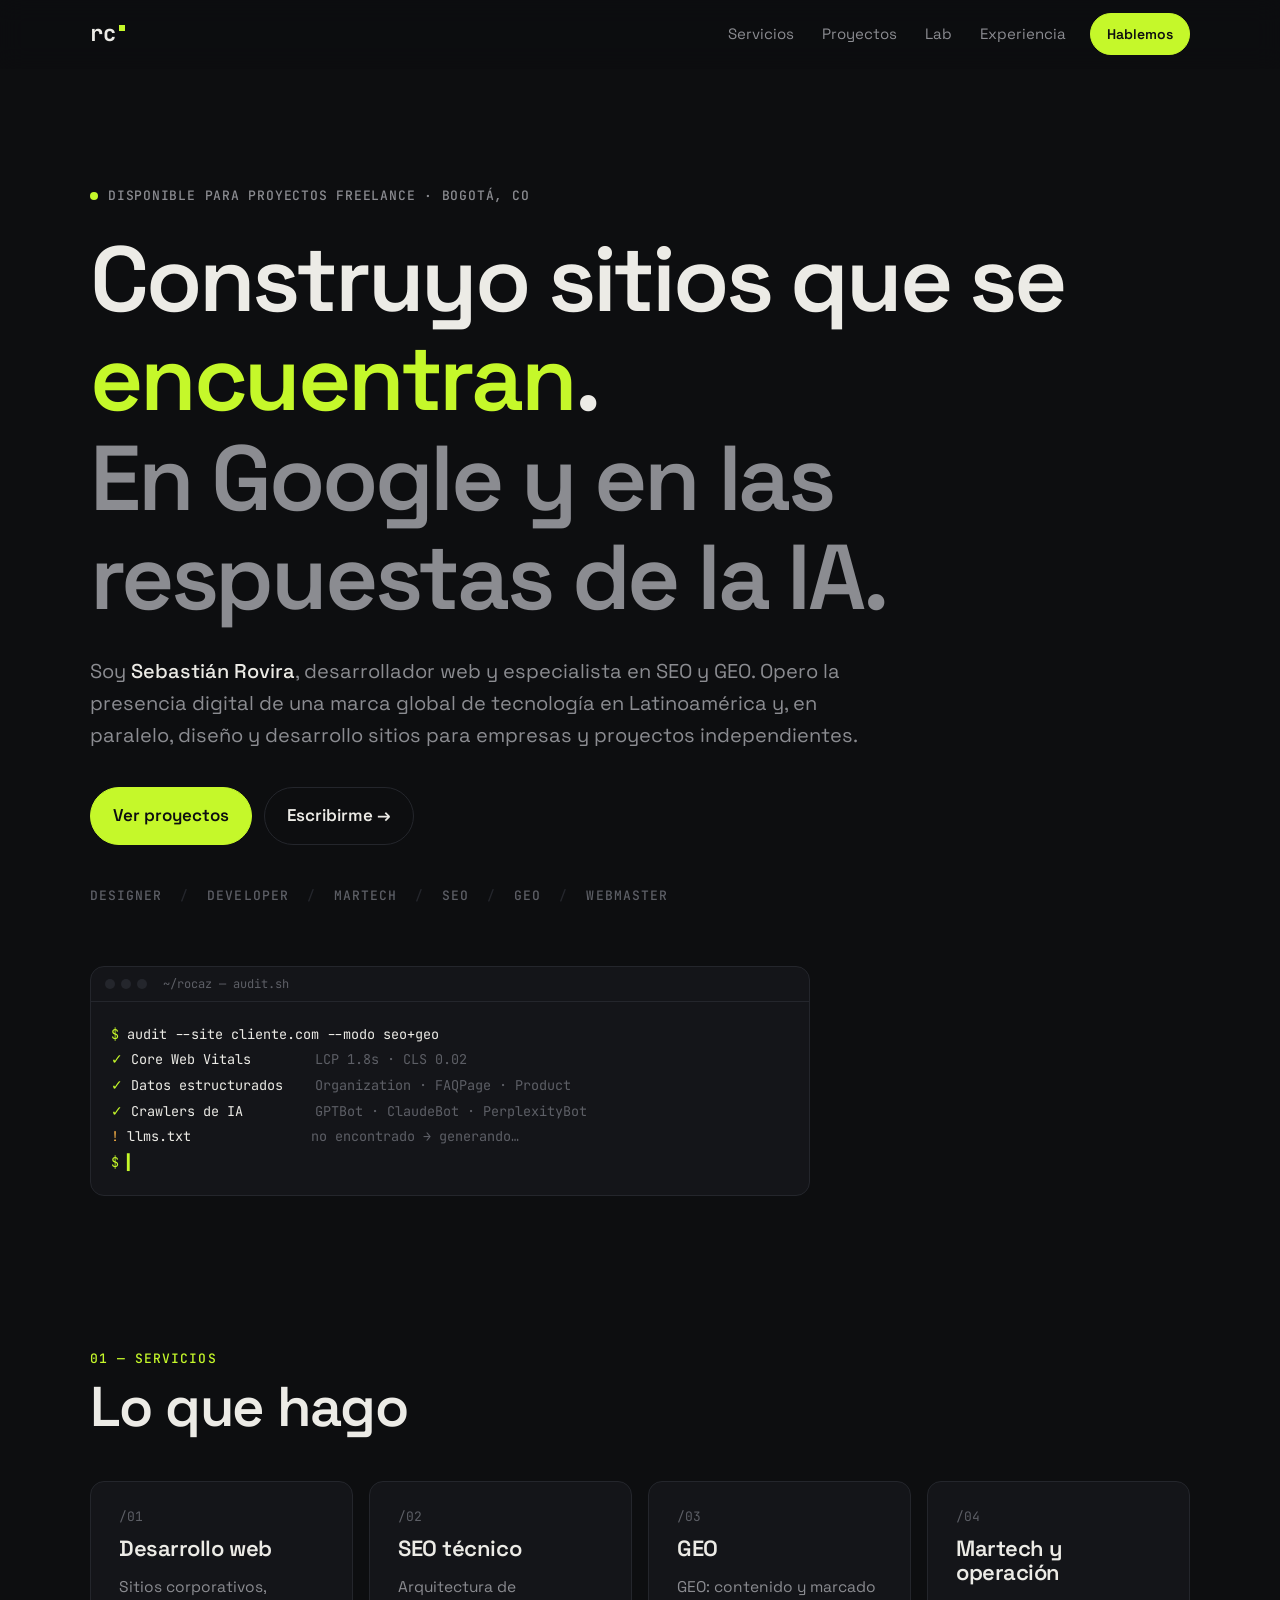
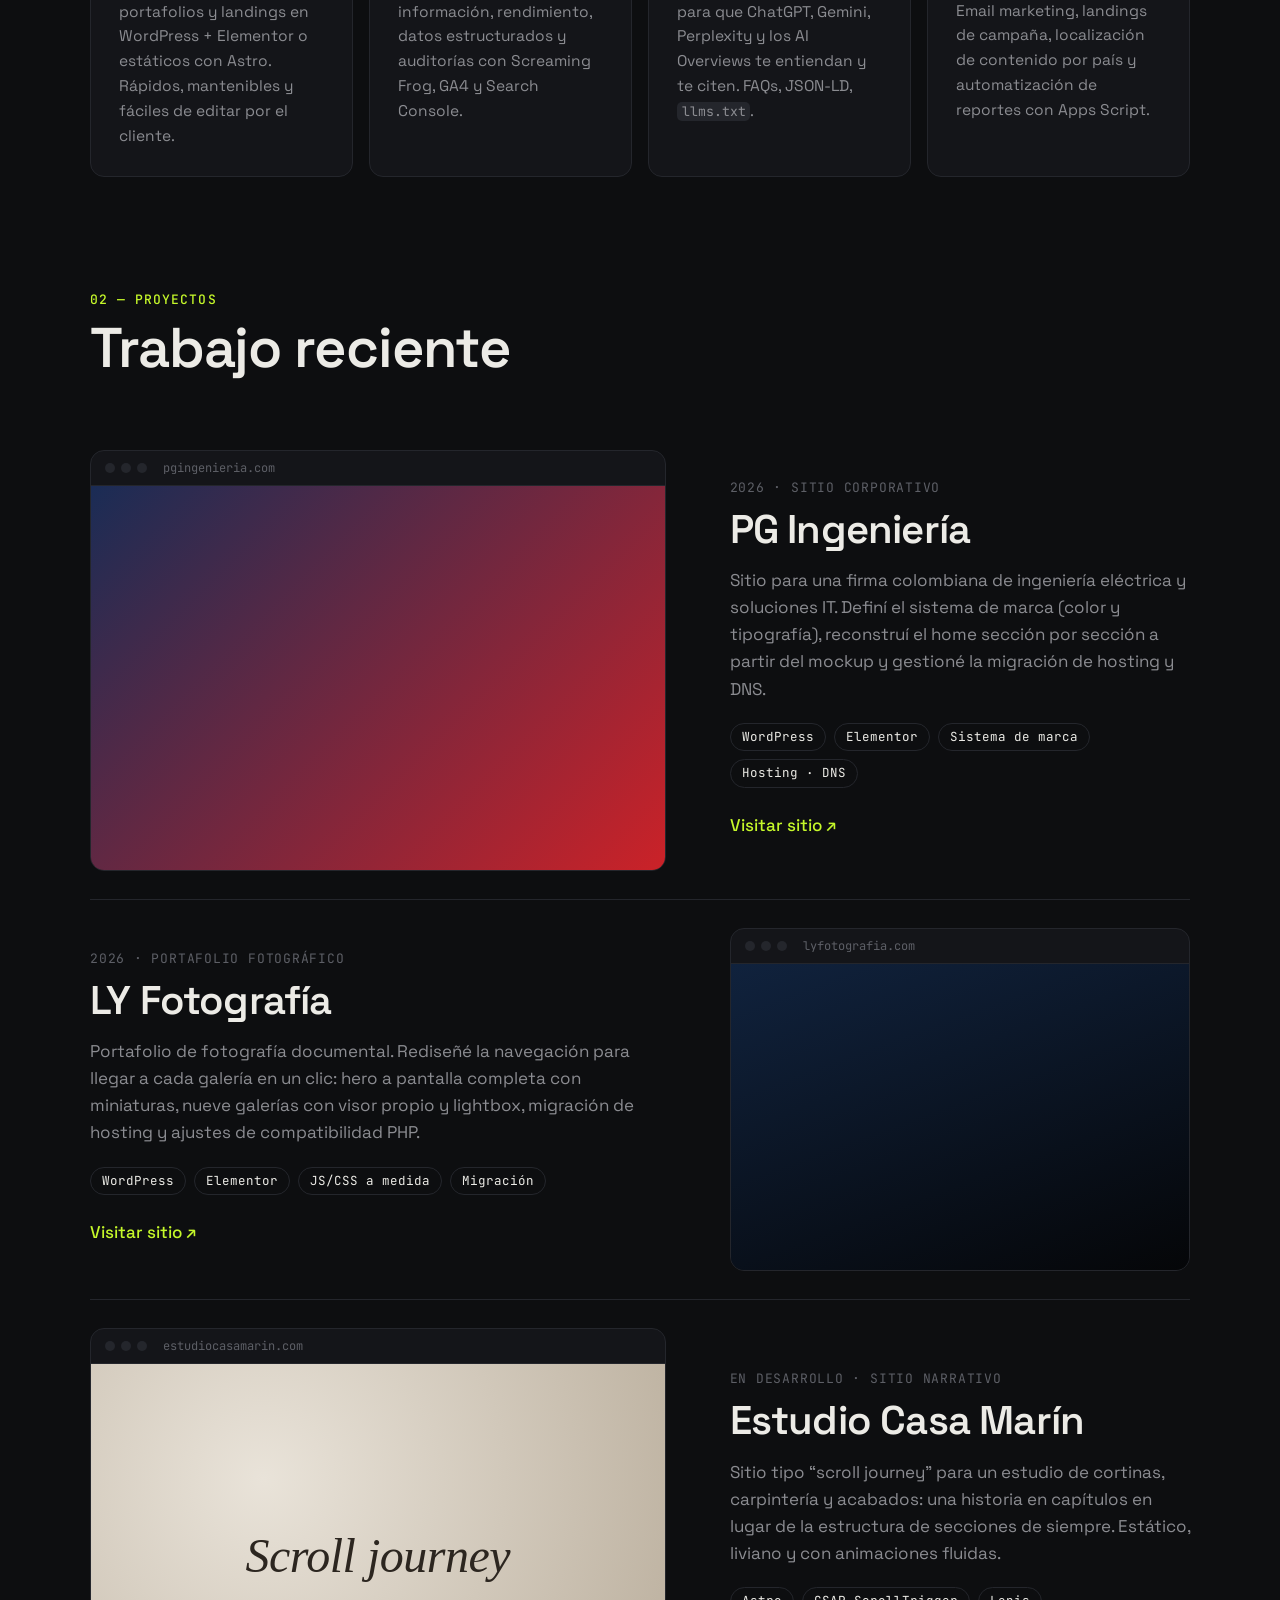
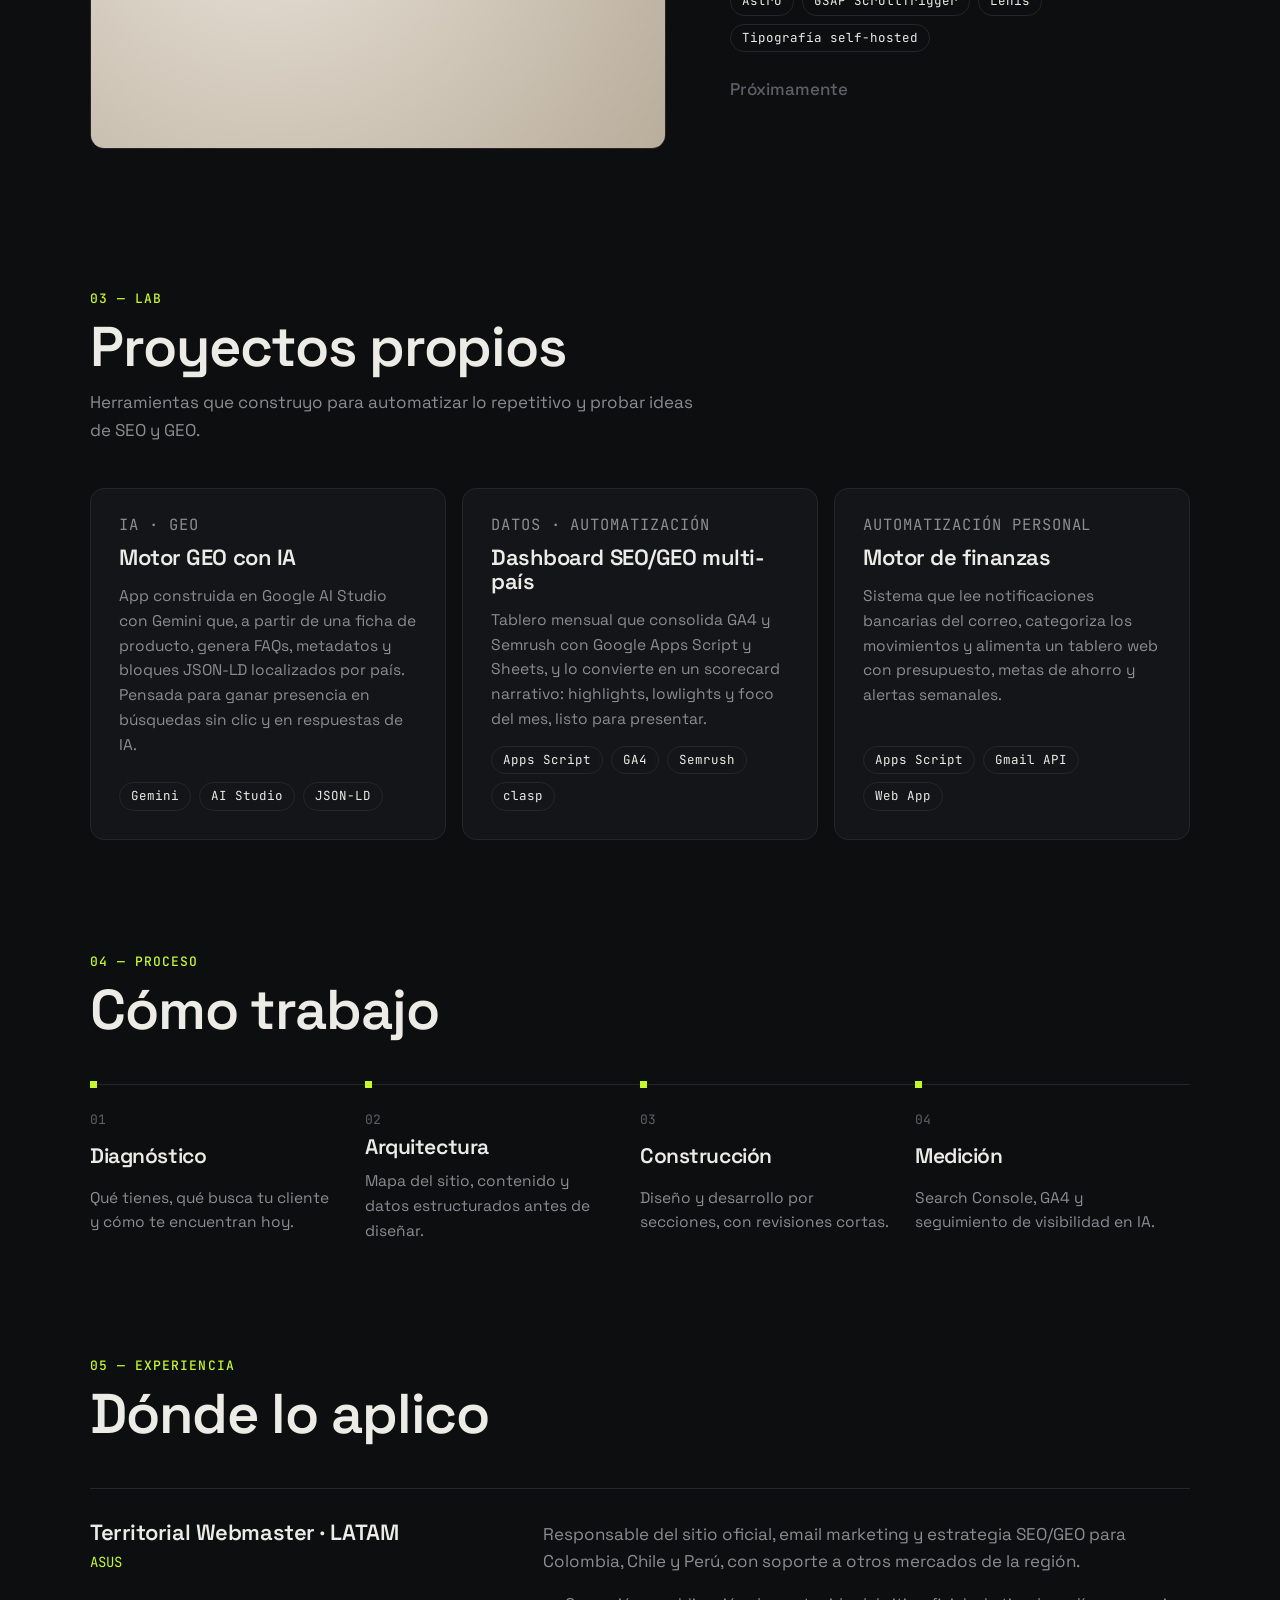
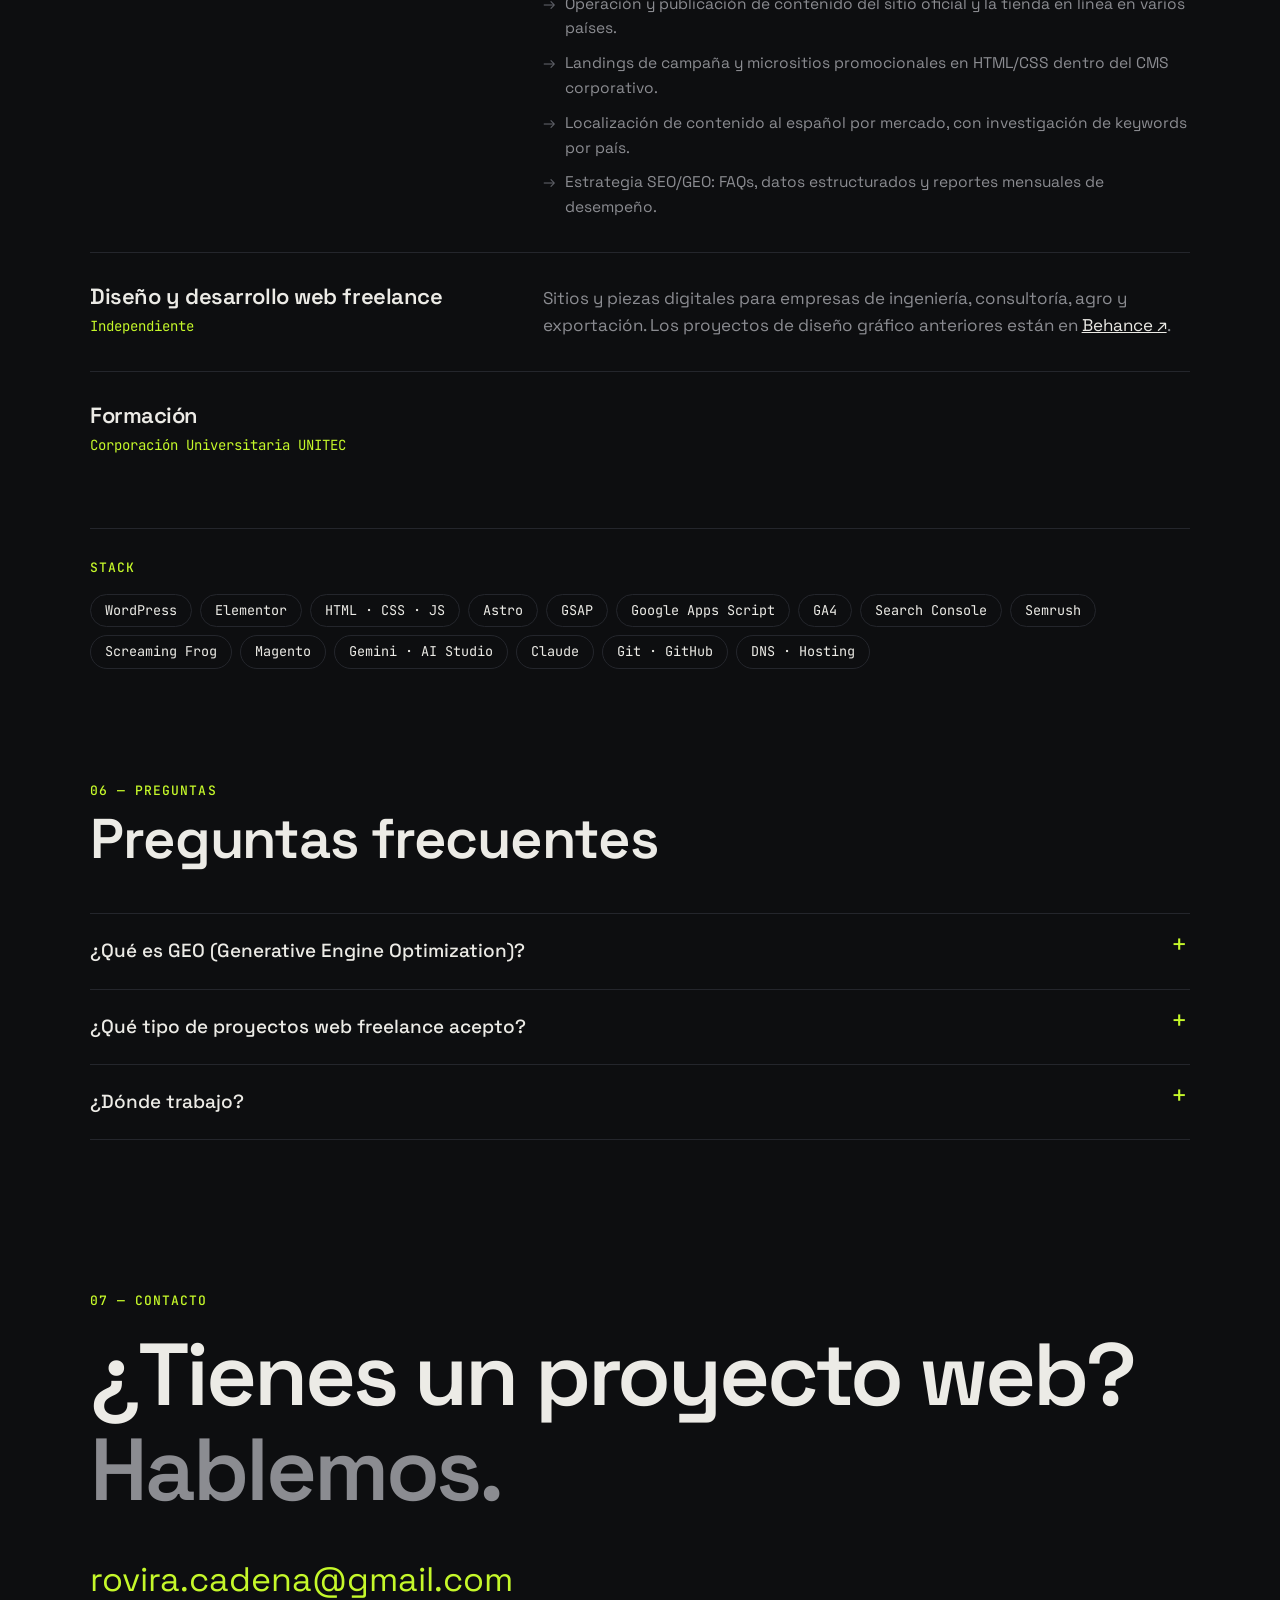
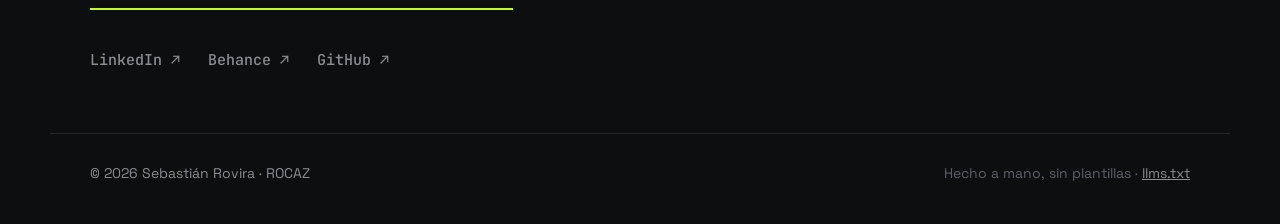
==== index.html @ 989bd686 "Portafolio v1: sitio estático + SEO/GEO" ====
<!doctype html>
<html lang="es-CO">
<head>
<meta charset="utf-8">
<meta name="viewport" content="width=device-width, initial-scale=1">
<title>Sebastián Rovira — Desarrollo web, SEO y GEO · Bogotá</title>
<meta name="description" content="Desarrollador web y especialista en SEO y GEO en Bogotá. Sitios en WordPress y Astro, SEO técnico y optimización para motores de IA. Disponible para proyectos freelance.">
<link rel="canonical" href="https://roviracadena.github.io/">
<meta name="author" content="Sebastián Rovira">
<meta name="theme-color" content="#0d0e10">
<link rel="icon" href="favicon.svg" type="image/svg+xml">
<meta property="og:type" content="website">
<meta property="og:locale" content="es_CO">
<meta property="og:url" content="https://roviracadena.github.io/">
<meta property="og:title" content="Sebastián Rovira — Desarrollo web, SEO y GEO">
<meta property="og:description" content="Sitios que se encuentran: en Google y en las respuestas de la IA.">
<meta property="og:image" content="https://roviracadena.github.io/img/og.png">
<meta name="twitter:card" content="summary_large_image">
<link rel="preconnect" href="https://fonts.googleapis.com">
<link rel="preconnect" href="https://fonts.gstatic.com" crossorigin>
<link href="https://fonts.googleapis.com/css2?family=Space+Grotesk:wght@400;500;600;700&family=JetBrains+Mono:wght@400;500&display=swap" rel="stylesheet">
<link rel="stylesheet" href="styles.css">
<script type="application/ld+json">
{
  "@context": "https://schema.org",
  "@graph": [
    {
      "@type": "Person",
      "@id": "https://roviracadena.github.io/#person",
      "name": "Sebastián Rovira",
      "alternateName": ["Juan Sebastián Rovira Cadena", "ROCAZ"],
      "url": "https://roviracadena.github.io/",
      "jobTitle": "Desarrollador web y especialista SEO/GEO",
      "worksFor": { "@type": "Organization", "name": "ASUS" },
      "alumniOf": { "@type": "CollegeOrUniversity", "name": "Corporación Universitaria UNITEC" },
      "address": { "@type": "PostalAddress", "addressLocality": "Bogotá", "addressCountry": "CO" },
      "knowsAbout": ["Desarrollo web", "WordPress", "Elementor", "Astro", "SEO técnico", "Generative Engine Optimization", "Datos estructurados", "Google Analytics 4", "Email marketing", "Google Apps Script"],
      "knowsLanguage": ["es", "en"],
      "sameAs": [
        "https://www.linkedin.com/in/sebastian-rovira-cadena/",
        "https://www.behance.net/roviracadena",
        "https://github.com/RoviraCadena"
      ]
    },
    {
      "@type": "WebSite",
      "@id": "https://roviracadena.github.io/#website",
      "url": "https://roviracadena.github.io/",
      "name": "Sebastián Rovira",
      "inLanguage": "es-CO",
      "author": { "@id": "https://roviracadena.github.io/#person" }
    },
    {
      "@type": "FAQPage",
      "mainEntity": [
        {
          "@type": "Question",
          "name": "¿Qué es GEO (Generative Engine Optimization)?",
          "acceptedAnswer": { "@type": "Answer", "text": "Es la práctica de preparar el contenido y el marcado de un sitio para que los motores de IA —ChatGPT, Gemini, Perplexity o los AI Overviews de Google— lo entiendan, lo citen y lo recomienden en sus respuestas." }
        },
        {
          "@type": "Question",
          "name": "¿Qué tipo de proyectos web freelance acepta Sebastián Rovira?",
          "acceptedAnswer": { "@type": "Answer", "text": "Sitios corporativos, portafolios y landings en WordPress/Elementor o sitios estáticos en Astro, además de auditorías SEO/GEO y ajustes técnicos a sitios existentes." }
        },
        {
          "@type": "Question",
          "name": "¿Dónde trabaja Sebastián Rovira?",
          "acceptedAnswer": { "@type": "Answer", "text": "Trabaja desde Bogotá, Colombia, con clientes en Colombia y el resto de Latinoamérica de forma remota." }
        }
      ]
    }
  ]
}
</script>
</head>
<body>
<a class="skip" href="#main">Saltar al contenido</a>

<header class="nav" id="top">
  <div class="wrap nav__in">
    <a class="logo" href="#top" aria-label="Inicio">rc<span class="logo__dot"></span></a>
    <nav aria-label="Principal">
      <ul class="nav__links">
        <li><a href="#servicios">Servicios</a></li>
        <li><a href="#proyectos">Proyectos</a></li>
        <li><a href="#lab">Lab</a></li>
        <li><a href="#experiencia">Experiencia</a></li>
      </ul>
    </nav>
    <a class="btn btn--sm" href="#contacto">Hablemos</a>
  </div>
</header>

<main id="main">

  <!-- HERO -->
  <section class="hero wrap">
    <p class="eyebrow"><span class="pulse" aria-hidden="true"></span> Disponible para proyectos freelance · Bogotá, CO</p>
    <h1 class="hero__title">Construyo sitios que se <em>encuentran</em>.<br><span class="muted">En Google y en las respuestas de la IA.</span></h1>
    <p class="hero__lead">Soy <strong>Sebastián Rovira</strong>, desarrollador web y especialista en SEO y GEO. Opero la presencia digital de una marca global de tecnología en Latinoamérica y, en paralelo, diseño y desarrollo sitios para empresas y proyectos independientes.</p>
    <div class="hero__cta">
      <a class="btn" href="#proyectos">Ver proyectos</a>
      <a class="btn btn--ghost" href="#contacto">Escribirme →</a>
    </div>
    <ul class="tags" aria-label="Especialidades">
      <li>Designer</li><li>Developer</li><li>Martech</li><li>SEO</li><li>GEO</li><li>Webmaster</li>
    </ul>

    <div class="term" aria-hidden="true">
      <div class="term__bar"><i></i><i></i><i></i><span>~/rocaz — audit.sh</span></div>
<pre class="term__body"><span class="c">$</span> audit --site cliente.com --modo seo+geo
<span class="ok">✓</span> Core Web Vitals        <span class="dim">LCP 1.8s · CLS 0.02</span>
<span class="ok">✓</span> Datos estructurados    <span class="dim">Organization · FAQPage · Product</span>
<span class="ok">✓</span> Crawlers de IA         <span class="dim">GPTBot · ClaudeBot · PerplexityBot</span>
<span class="warn">!</span> llms.txt               <span class="dim">no encontrado → generando…</span>
<span class="c">$</span> <span class="cursor">▍</span></pre>
    </div>
  </section>

  <!-- SERVICIOS -->
  <section class="section wrap" id="servicios">
    <header class="section__head">
      <p class="kicker">01 — Servicios</p>
      <h2>Lo que hago</h2>
    </header>
    <div class="grid grid--4">
      <article class="card">
        <span class="card__n">/01</span>
        <h3>Desarrollo web</h3>
        <p>Sitios corporativos, portafolios y landings en WordPress + Elementor o estáticos con Astro. Rápidos, mantenibles y fáciles de editar por el cliente.</p>
      </article>
      <article class="card">
        <span class="card__n">/02</span>
        <h3>SEO técnico</h3>
        <p>Arquitectura de información, rendimiento, datos estructurados y auditorías con Screaming Frog, GA4 y Search Console.</p>
      </article>
      <article class="card">
        <span class="card__n">/03</span>
        <h3>GEO</h3>
        <p><abbr title="Generative Engine Optimization">GEO</abbr>: contenido y marcado para que ChatGPT, Gemini, Perplexity y los AI Overviews te entiendan y te citen. FAQs, JSON-LD, <code>llms.txt</code>.</p>
      </article>
      <article class="card">
        <span class="card__n">/04</span>
        <h3>Martech y operación</h3>
        <p>Email marketing, landings de campaña, localización de contenido por país y automatización de reportes con Apps Script.</p>
      </article>
    </div>
  </section>

  <!-- PROYECTOS -->
  <section class="section wrap" id="proyectos">
    <header class="section__head">
      <p class="kicker">02 — Proyectos</p>
      <h2>Trabajo reciente</h2>
    </header>

    <article class="project">
      <a class="shot" href="https://pgingenieria.com/" target="_blank" rel="noopener">
        <div class="shot__bar"><i></i><i></i><i></i><span>pgingenieria.com</span></div>
        <div class="shot__img shot__img--pg"><img src="img/pg.png" alt="Home del sitio de PG Ingeniería" loading="lazy" width="1340" height="895" onerror="this.remove()"></div>
      </a>
      <div class="project__txt">
        <p class="project__meta">2026 · Sitio corporativo</p>
        <h3>PG Ingeniería</h3>
        <p>Sitio para una firma colombiana de ingeniería eléctrica y soluciones IT. Definí el sistema de marca (color y tipografía), reconstruí el home sección por sección a partir del mockup y gestioné la migración de hosting y DNS.</p>
        <ul class="chips"><li>WordPress</li><li>Elementor</li><li>Sistema de marca</li><li>Hosting · DNS</li></ul>
        <a class="link" href="https://pgingenieria.com/" target="_blank" rel="noopener">Visitar sitio ↗</a>
      </div>
    </article>

    <article class="project project--rev">
      <a class="shot" href="https://lyfotografia.com/" target="_blank" rel="noopener">
        <div class="shot__bar"><i></i><i></i><i></i><span>lyfotografia.com</span></div>
        <div class="shot__img shot__img--ly"><img src="img/ly.png" alt="Home del portafolio LY Fotografía" loading="lazy" width="1340" height="895" onerror="this.remove()"></div>
      </a>
      <div class="project__txt">
        <p class="project__meta">2026 · Portafolio fotográfico</p>
        <h3>LY Fotografía</h3>
        <p>Portafolio de fotografía documental. Rediseñé la navegación para llegar a cada galería en un clic: hero a pantalla completa con miniaturas, nueve galerías con visor propio y lightbox, migración de hosting y ajustes de compatibilidad PHP.</p>
        <ul class="chips"><li>WordPress</li><li>Elementor</li><li>JS/CSS a medida</li><li>Migración</li></ul>
        <a class="link" href="https://lyfotografia.com/" target="_blank" rel="noopener">Visitar sitio ↗</a>
      </div>
    </article>

    <article class="project">
      <div class="shot shot--soon">
        <div class="shot__bar"><i></i><i></i><i></i><span>estudiocasamarin.com</span></div>
        <div class="shot__img shot__img--casa"><span>Scroll&nbsp;journey</span></div>
      </div>
      <div class="project__txt">
        <p class="project__meta">En desarrollo · Sitio narrativo</p>
        <h3>Estudio Casa Marín</h3>
        <p>Sitio tipo “scroll journey” para un estudio de cortinas, carpintería y acabados: una historia en capítulos en lugar de la estructura de secciones de siempre. Estático, liviano y con animaciones fluidas.</p>
        <ul class="chips"><li>Astro</li><li>GSAP ScrollTrigger</li><li>Lenis</li><li>Tipografía self-hosted</li></ul>
        <span class="link link--off">Próximamente</span>
      </div>
    </article>
  </section>

  <!-- LAB -->
  <section class="section wrap" id="lab">
    <header class="section__head">
      <p class="kicker">03 — Lab</p>
      <h2>Proyectos propios</h2>
      <p class="section__sub">Herramientas que construyo para automatizar lo repetitivo y probar ideas de SEO y GEO.</p>
    </header>
    <div class="grid grid--3">
      <article class="card card--lab">
        <p class="card__tag">IA · GEO</p>
        <h3>Motor GEO con IA</h3>
        <p>App construida en Google AI Studio con Gemini que, a partir de una ficha de producto, genera FAQs, metadatos y bloques JSON-LD localizados por país. Pensada para ganar presencia en búsquedas sin clic y en respuestas de IA.</p>
        <ul class="chips"><li>Gemini</li><li>AI Studio</li><li>JSON-LD</li></ul>
      </article>
      <article class="card card--lab">
        <p class="card__tag">Datos · Automatización</p>
        <h3>Dashboard SEO/GEO multi-país</h3>
        <p>Tablero mensual que consolida GA4 y Semrush con Google Apps Script y Sheets, y lo convierte en un scorecard narrativo: highlights, lowlights y foco del mes, listo para presentar.</p>
        <ul class="chips"><li>Apps Script</li><li>GA4</li><li>Semrush</li><li>clasp</li></ul>
      </article>
      <article class="card card--lab">
        <p class="card__tag">Automatización personal</p>
        <h3>Motor de finanzas</h3>
        <p>Sistema que lee notificaciones bancarias del correo, categoriza los movimientos y alimenta un tablero web con presupuesto, metas de ahorro y alertas semanales.</p>
        <ul class="chips"><li>Apps Script</li><li>Gmail API</li><li>Web App</li></ul>
      </article>
    </div>
  </section>

  <!-- PROCESO -->
  <section class="section wrap" id="proceso">
    <header class="section__head">
      <p class="kicker">04 — Proceso</p>
      <h2>Cómo trabajo</h2>
    </header>
    <ol class="steps">
      <li><span>01</span><h3>Diagnóstico</h3><p>Qué tienes, qué busca tu cliente y cómo te encuentran hoy.</p></li>
      <li><span>02</span><h3>Arquitectura</h3><p>Mapa del sitio, contenido y datos estructurados antes de diseñar.</p></li>
      <li><span>03</span><h3>Construcción</h3><p>Diseño y desarrollo por secciones, con revisiones cortas.</p></li>
      <li><span>04</span><h3>Medición</h3><p>Search Console, GA4 y seguimiento de visibilidad en IA.</p></li>
    </ol>
  </section>

  <!-- EXPERIENCIA -->
  <section class="section wrap" id="experiencia">
    <header class="section__head">
      <p class="kicker">05 — Experiencia</p>
      <h2>Dónde lo aplico</h2>
    </header>
    <div class="exp">
      <div class="exp__role">
        <h3>Territorial Webmaster · LATAM</h3>
        <p class="exp__org">ASUS</p>
      </div>
      <div class="exp__body">
        <p>Responsable del sitio oficial, email marketing y estrategia SEO/GEO para Colombia, Chile y Perú, con soporte a otros mercados de la región.</p>
        <ul class="list">
          <li>Operación y publicación de contenido del sitio oficial y la tienda en línea en varios países.</li>
          <li>Landings de campaña y micrositios promocionales en HTML/CSS dentro del CMS corporativo.</li>
          <li>Localización de contenido al español por mercado, con investigación de keywords por país.</li>
          <li>Estrategia SEO/GEO: FAQs, datos estructurados y reportes mensuales de desempeño.</li>
        </ul>
      </div>
    </div>
    <div class="exp">
      <div class="exp__role">
        <h3>Diseño y desarrollo web freelance</h3>
        <p class="exp__org">Independiente</p>
      </div>
      <div class="exp__body">
        <p>Sitios y piezas digitales para empresas de ingeniería, consultoría, agro y exportación. Los proyectos de diseño gráfico anteriores están en <a href="https://www.behance.net/roviracadena" target="_blank" rel="noopener">Behance ↗</a>.</p>
      </div>
    </div>
    <div class="exp">
      <div class="exp__role">
        <h3>Formación</h3>
        <p class="exp__org">Corporación Universitaria UNITEC</p>
      </div>
      <div class="exp__body"></div>
    </div>

    <div class="stack">
      <p class="kicker">Stack</p>
      <ul class="chips chips--lg">
        <li>WordPress</li><li>Elementor</li><li>HTML · CSS · JS</li><li>Astro</li><li>GSAP</li><li>Google Apps Script</li><li>GA4</li><li>Search Console</li><li>Semrush</li><li>Screaming Frog</li><li>Magento</li><li>Gemini · AI Studio</li><li>Claude</li><li>Git · GitHub</li><li>DNS · Hosting</li>
      </ul>
    </div>
  </section>

  <!-- FAQ (visible, respalda el FAQPage) -->
  <section class="section wrap" id="faq">
    <header class="section__head">
      <p class="kicker">06 — Preguntas</p>
      <h2>Preguntas frecuentes</h2>
    </header>
    <div class="faq">
      <details>
        <summary>¿Qué es GEO (Generative Engine Optimization)?</summary>
        <p>Es la práctica de preparar el contenido y el marcado de un sitio para que los motores de IA —ChatGPT, Gemini, Perplexity o los AI Overviews de Google— lo entiendan, lo citen y lo recomienden en sus respuestas.</p>
      </details>
      <details>
        <summary>¿Qué tipo de proyectos web freelance acepto?</summary>
        <p>Sitios corporativos, portafolios y landings en WordPress/Elementor o sitios estáticos en Astro, además de auditorías SEO/GEO y ajustes técnicos a sitios existentes.</p>
      </details>
      <details>
        <summary>¿Dónde trabajo?</summary>
        <p>Desde Bogotá, Colombia, con clientes en Colombia y el resto de Latinoamérica de forma remota.</p>
      </details>
    </div>
  </section>

  <!-- CONTACTO -->
  <section class="contact wrap" id="contacto">
    <p class="kicker">07 — Contacto</p>
    <h2 class="contact__title">¿Tienes un proyecto web?<br><span class="muted">Hablemos.</span></h2>
    <a class="contact__mail" href="mailto:rovira.cadena@gmail.com">rovira.cadena@gmail.com</a>
    <ul class="social">
      <li><a href="https://www.linkedin.com/in/sebastian-rovira-cadena/" target="_blank" rel="noopener me">LinkedIn ↗</a></li>
      <li><a href="https://www.behance.net/roviracadena" target="_blank" rel="noopener me">Behance ↗</a></li>
      <li><a href="https://github.com/RoviraCadena" target="_blank" rel="noopener me">GitHub ↗</a></li>
    </ul>
  </section>
</main>

<footer class="foot wrap">
  <p>© <span id="y">2026</span> Sebastián Rovira · ROCAZ</p>
  <p class="dim">Hecho a mano, sin plantillas · <a href="llms.txt">llms.txt</a></p>
</footer>

<script src="main.js" defer></script>
</body>
</html>
---- styles.css ----
:root{
  --bg:#0d0e10; --bg2:#141519; --line:#24262c; --text:#ecebe6; --muted:#8b8c91; --dim:#5d5f66;
  --accent:#c5f82a; --accent-ink:#0d0e10; --warn:#ffb547;
  --sans:"Space Grotesk",system-ui,-apple-system,"Segoe UI",Roboto,sans-serif;
  --mono:"JetBrains Mono",ui-monospace,Menlo,Consolas,monospace;
  --r:14px; --max:1180px;
}
*,*::before,*::after{box-sizing:border-box}
html{scroll-behavior:smooth;-webkit-text-size-adjust:100%}
body{margin:0;background:var(--bg);color:var(--text);font:17px/1.6 var(--sans);-webkit-font-smoothing:antialiased;overflow-x:hidden}
img{max-width:100%;display:block}
a{color:inherit}
h1,h2,h3{line-height:1.08;margin:0;font-weight:600;letter-spacing:-.02em}
p{margin:0}
code{font-family:var(--mono);font-size:.85em;background:var(--line);padding:.1em .35em;border-radius:5px}
abbr{text-decoration:none}
::selection{background:var(--accent);color:var(--accent-ink)}
:focus-visible{outline:2px solid var(--accent);outline-offset:3px;border-radius:4px}
.wrap{width:100%;max-width:var(--max);margin-inline:auto;padding-inline:clamp(16px,4vw,40px)}
.muted{color:var(--muted)}
.dim{color:var(--dim)}
.skip{position:absolute;left:-999px;top:8px;background:var(--accent);color:var(--accent-ink);padding:8px 12px;border-radius:8px;z-index:99}
.skip:focus{left:8px}

/* NAV */
.nav{position:sticky;top:0;z-index:50;background:rgba(13,14,16,.78);backdrop-filter:blur(12px);-webkit-backdrop-filter:blur(12px);border-bottom:1px solid transparent;transition:border-color .3s}
.nav.is-scrolled{border-color:var(--line)}
.nav__in{display:flex;align-items:center;gap:24px;height:68px}
.logo{font:700 22px/1 var(--mono);text-decoration:none;display:inline-flex;align-items:flex-start;gap:3px}
.logo__dot{width:6px;height:6px;background:var(--accent);margin-top:2px}
.nav nav{margin-left:auto}
.nav__links{list-style:none;display:flex;gap:28px;margin:0;padding:0}
.nav__links a{text-decoration:none;color:var(--muted);font-size:15px;transition:color .2s}
.nav__links a:hover{color:var(--text)}

/* BUTTONS */
.btn{display:inline-flex;align-items:center;gap:8px;background:var(--accent);color:var(--accent-ink);text-decoration:none;font-weight:600;padding:14px 22px;border-radius:999px;border:1px solid var(--accent);transition:transform .2s,background .2s,color .2s}
.btn:hover{transform:translateY(-2px)}
.btn--sm{padding:9px 16px;font-size:14px}
.btn--ghost{background:transparent;color:var(--text);border-color:var(--line)}
.btn--ghost:hover{border-color:var(--muted)}

/* HERO */
.hero{padding-block:clamp(56px,10vw,120px) 40px;position:relative}
.eyebrow{font:500 13px/1 var(--mono);color:var(--muted);display:flex;align-items:center;gap:10px;margin-bottom:28px;text-transform:uppercase;letter-spacing:.06em}
.pulse{width:8px;height:8px;border-radius:50%;background:var(--accent);box-shadow:0 0 0 0 rgba(197,248,42,.6);animation:pulse 2s infinite}
@keyframes pulse{70%{box-shadow:0 0 0 10px rgba(197,248,42,0)}100%{box-shadow:0 0 0 0 rgba(197,248,42,0)}}
.hero__title{font-size:clamp(40px,7.4vw,92px);max-width:17ch;letter-spacing:-.035em}
.hero__title em{font-style:normal;color:var(--accent)}
.hero__lead{max-width:60ch;color:var(--muted);font-size:clamp(17px,1.6vw,20px);margin-top:28px}
.hero__lead strong{color:var(--text);font-weight:500}
.hero__cta{display:flex;flex-wrap:wrap;gap:12px;margin-top:36px}
.tags{list-style:none;display:flex;flex-wrap:wrap;gap:8px 18px;padding:0;margin:44px 0 0;font:500 13px/1 var(--mono);color:var(--dim);text-transform:uppercase;letter-spacing:.08em}
.tags li+li::before{content:"/";margin-right:18px;color:var(--line)}

/* TERMINAL */
.term{margin-top:64px;border:1px solid var(--line);border-radius:var(--r);background:var(--bg2);overflow:hidden;max-width:720px}
.term__bar,.shot__bar{display:flex;align-items:center;gap:6px;padding:11px 14px;border-bottom:1px solid var(--line);font:12px/1 var(--mono);color:var(--dim)}
.term__bar i,.shot__bar i{width:10px;height:10px;border-radius:50%;background:var(--line)}
.term__bar span,.shot__bar span{margin-left:10px;white-space:nowrap;overflow:hidden;text-overflow:ellipsis}
.term__body{margin:0;padding:20px;font:13.5px/1.9 var(--mono);color:var(--text);overflow-x:auto}
.term__body .c{color:var(--accent)} .term__body .ok{color:var(--accent)} .term__body .warn{color:var(--warn)} .term__body .dim{color:var(--dim)}
.cursor{animation:blink 1s steps(1) infinite;color:var(--accent)}
@keyframes blink{50%{opacity:0}}

/* SECTIONS */
.section{padding-block:clamp(64px,9vw,120px) 0}
.section__head{margin-bottom:44px;display:grid;gap:12px}
.section__head h2{font-size:clamp(32px,4.6vw,56px)}
.section__sub{color:var(--muted);max-width:56ch}
.kicker{font:500 13px/1 var(--mono);color:var(--accent);text-transform:uppercase;letter-spacing:.08em}

.grid{display:grid;gap:16px}
.grid--4{grid-template-columns:repeat(4,1fr)}
.grid--3{grid-template-columns:repeat(3,1fr)}
.card{border:1px solid var(--line);border-radius:var(--r);padding:28px;background:var(--bg2);display:flex;flex-direction:column;gap:14px;transition:border-color .25s,transform .25s}
.card:hover{border-color:#3a3d45;transform:translateY(-3px)}
.card__n{font:13px/1 var(--mono);color:var(--dim)}
.card h3{font-size:22px}
.card p{color:var(--muted);font-size:15.5px}
.card__tag{font:12px/1 var(--mono);color:var(--accent);text-transform:uppercase;letter-spacing:.06em}
.card--lab .chips{margin-top:auto}

/* PROJECTS */
.project{display:grid;grid-template-columns:1.25fr 1fr;gap:clamp(24px,5vw,64px);align-items:center;padding-block:28px;border-top:1px solid var(--line)}
.project:first-of-type{border-top:0}
.project--rev .shot{order:2}
.shot{display:block;text-decoration:none;border:1px solid var(--line);border-radius:var(--r);overflow:hidden;background:var(--bg2);transition:transform .35s,border-color .35s}
a.shot:hover{transform:translateY(-4px) rotate(-.3deg);border-color:#3a3d45}
.shot__img{aspect-ratio:16/10.7;position:relative;overflow:hidden;max-width:100%}
.shot__img img{width:100%;height:100%;object-fit:cover;object-position:top}
.shot__img--pg{background:linear-gradient(135deg,#1a2c55,#cb2228)}
.shot__img--ly{background:linear-gradient(160deg,#10223d,#050608)}
.shot__img--casa{background:radial-gradient(circle at 30% 30%,#e9e3d9,#b9ad9b);display:grid;place-items:center}
.shot__img--casa span{font:italic 500 clamp(28px,4vw,48px)/1 Georgia,"Times New Roman",serif;color:#2c2620;letter-spacing:-.01em}
.project__meta{font:13px/1 var(--mono);color:var(--dim);text-transform:uppercase;letter-spacing:.06em;margin-bottom:14px}
.project__txt h3{font-size:clamp(28px,3.4vw,40px);margin-bottom:16px}
.project__txt>p:not(.project__meta){color:var(--muted)}
.chips{list-style:none;display:flex;flex-wrap:wrap;gap:8px;padding:0;margin:20px 0 0}
.chips li{font:12.5px/1 var(--mono);color:var(--text);border:1px solid var(--line);border-radius:999px;padding:7px 11px}
.chips--lg li{font-size:13.5px;padding:9px 14px}
.link{display:inline-block;margin-top:24px;color:var(--accent);text-decoration:none;font-weight:500;border-bottom:1px solid transparent}
.link:hover{border-color:var(--accent)}
.link--off{color:var(--dim)}

/* STEPS */
.steps{list-style:none;padding:0;margin:0;display:grid;grid-template-columns:repeat(4,1fr);border-top:1px solid var(--line)}
.steps li{padding:28px 24px 0 0;display:grid;gap:10px;position:relative}
.steps li::before{content:"";position:absolute;top:-4px;left:0;width:7px;height:7px;background:var(--accent)}
.steps span{font:13px/1 var(--mono);color:var(--dim)}
.steps h3{font-size:21px}
.steps p{color:var(--muted);font-size:15.5px}

/* EXPERIENCE */
.exp{display:grid;grid-template-columns:1fr 1.6fr;gap:24px 48px;padding-block:32px;border-top:1px solid var(--line)}
.exp__role h3{font-size:22px}
.exp__org{font:14px/1.4 var(--mono);color:var(--accent);margin-top:8px}
.exp__body>p{color:var(--muted)}
.exp__body a{color:var(--text)}
.list{margin:16px 0 0;padding:0;list-style:none;display:grid;gap:10px}
.list li{padding-left:22px;position:relative;color:var(--muted);font-size:15.5px}
.list li::before{content:"→";position:absolute;left:0;color:var(--dim)}
.stack{margin-top:40px;padding-top:32px;border-top:1px solid var(--line)}

/* FAQ */
.faq{display:grid;border-top:1px solid var(--line)}
.faq details{border-bottom:1px solid var(--line)}
.faq summary{cursor:pointer;list-style:none;padding:22px 40px 22px 0;font-size:19px;font-weight:500;position:relative}
.faq summary::-webkit-details-marker{display:none}
.faq summary::after{content:"+";position:absolute;right:4px;top:18px;font:400 24px/1 var(--mono);color:var(--accent);transition:transform .25s}
.faq details[open] summary::after{transform:rotate(45deg)}
.faq details p{color:var(--muted);padding-bottom:24px;max-width:70ch}

/* CONTACT */
.contact{padding-block:clamp(80px,12vw,160px) 60px;text-align:left}
.contact .kicker{margin-bottom:20px}
.contact__title{font-size:clamp(40px,7vw,88px);letter-spacing:-.035em}
.contact__mail{display:inline-block;margin-top:36px;font-size:clamp(20px,3vw,34px);color:var(--accent);text-decoration:none;border-bottom:2px solid var(--accent);word-break:break-all}
.social{list-style:none;display:flex;flex-wrap:wrap;gap:12px 28px;padding:0;margin:36px 0 0}
.social a{text-decoration:none;color:var(--muted);font:500 15px/1 var(--mono)}
.social a:hover{color:var(--text)}

.foot{display:flex;flex-wrap:wrap;justify-content:space-between;gap:12px;padding-block:28px 40px;border-top:1px solid var(--line);font-size:14px;color:var(--muted)}
.foot a{color:var(--muted)}

/* REVEAL */
.reveal{opacity:0;transform:translateY(24px);transition:opacity .8s ease,transform .8s ease}
.reveal.is-in{opacity:1;transform:none}
@media (prefers-reduced-motion:reduce){*{animation:none!important;transition:none!important;scroll-behavior:auto!important}.reveal{opacity:1;transform:none}}

/* RESPONSIVE */
@media (max-width:980px){
  .grid--4{grid-template-columns:repeat(2,1fr)}
  .grid--3{grid-template-columns:1fr}
  .steps{grid-template-columns:repeat(2,1fr);gap:0 0}
  .steps li{padding-bottom:28px}
}
@media (max-width:760px){
  .nav__links{display:none}
  .nav .btn--sm{margin-left:auto}
  .project,.exp{grid-template-columns:1fr}
  .project--rev .shot{order:0}
  .grid--4{grid-template-columns:1fr}
  .steps{grid-template-columns:1fr}
  .term__body{font-size:12px}
}
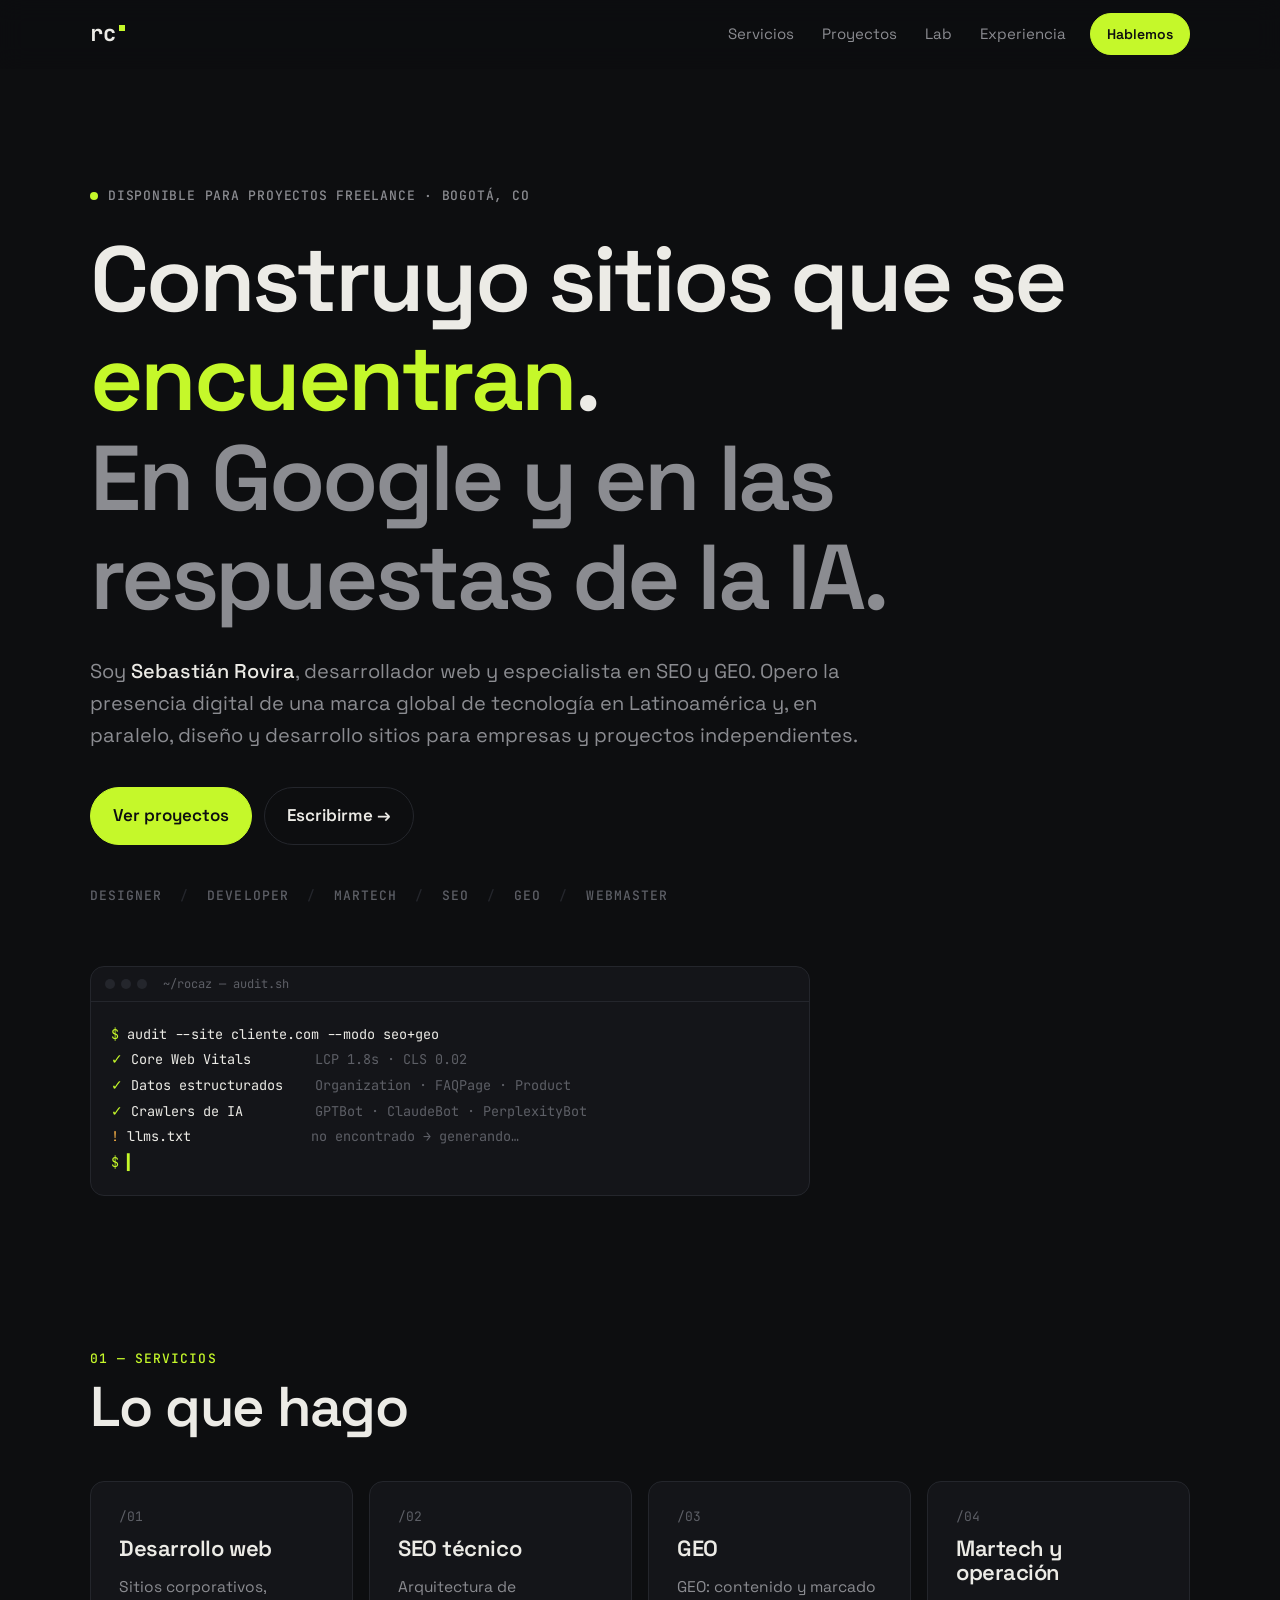
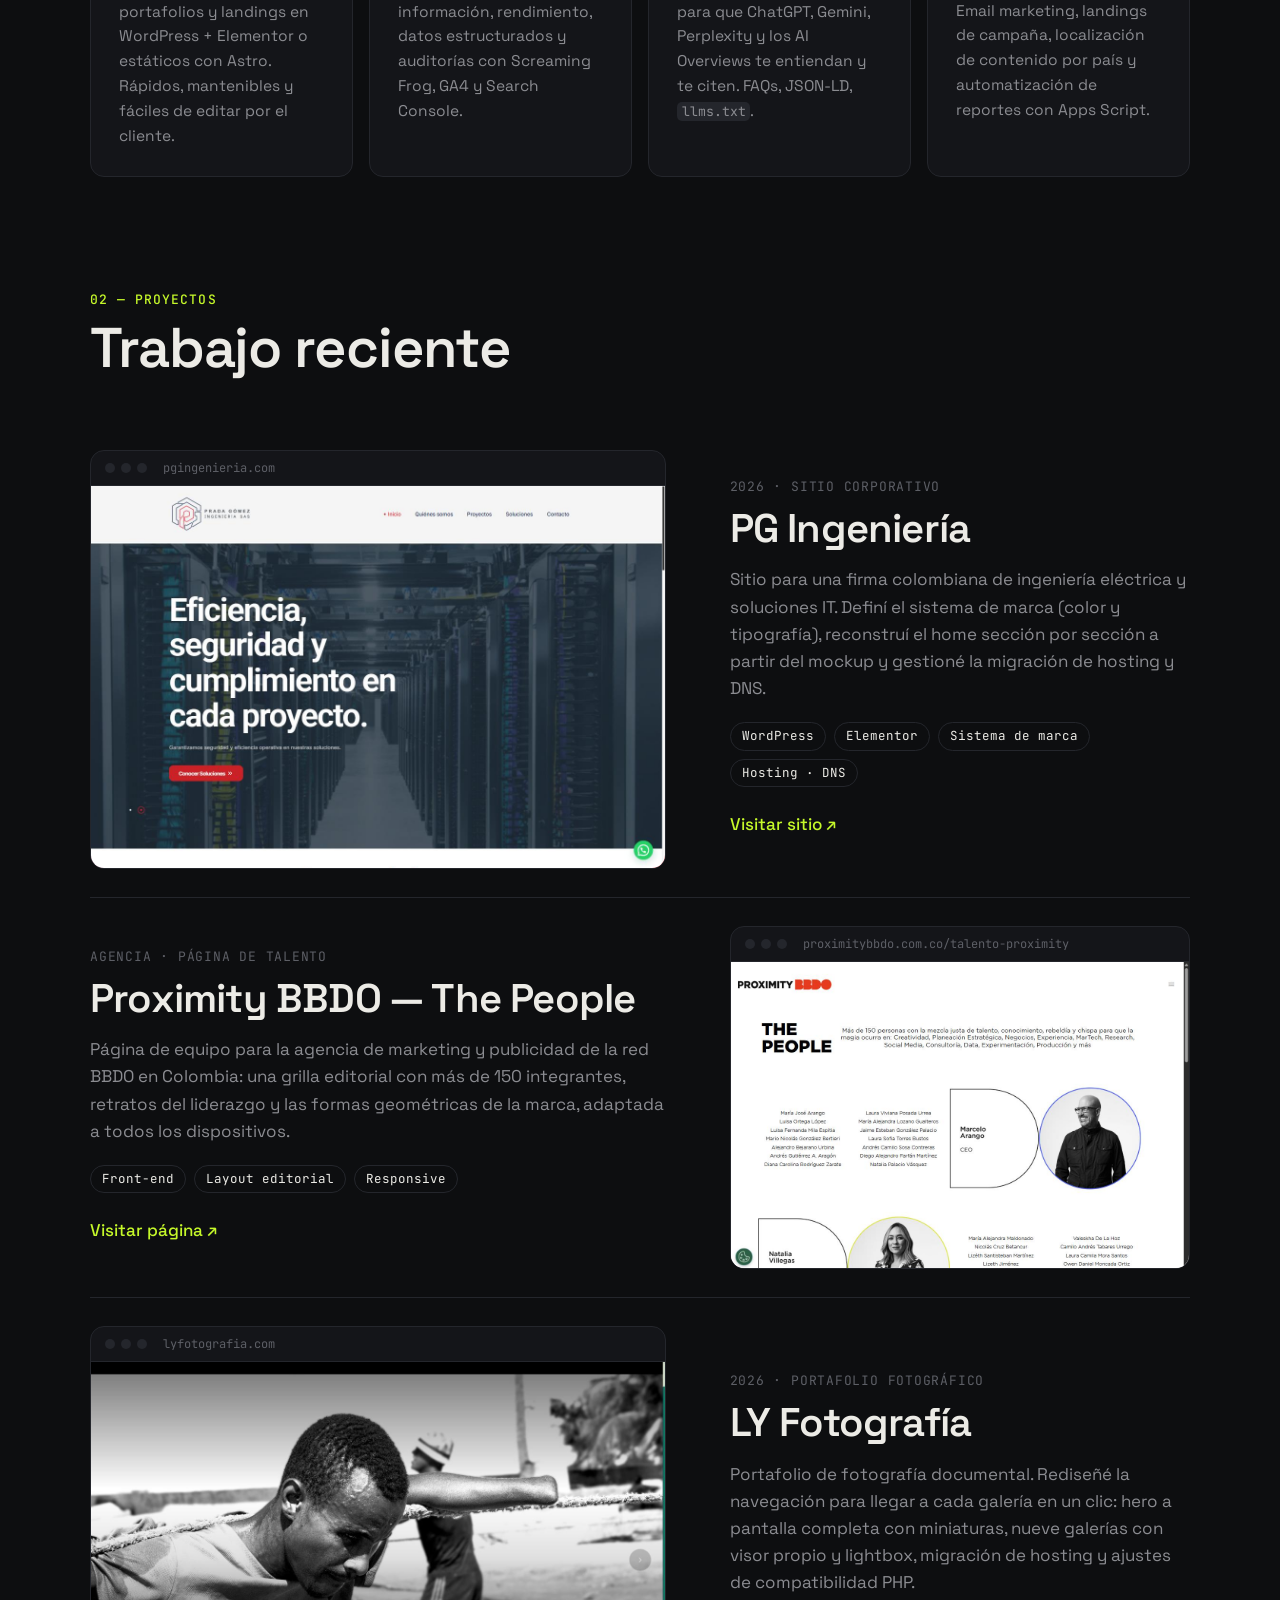
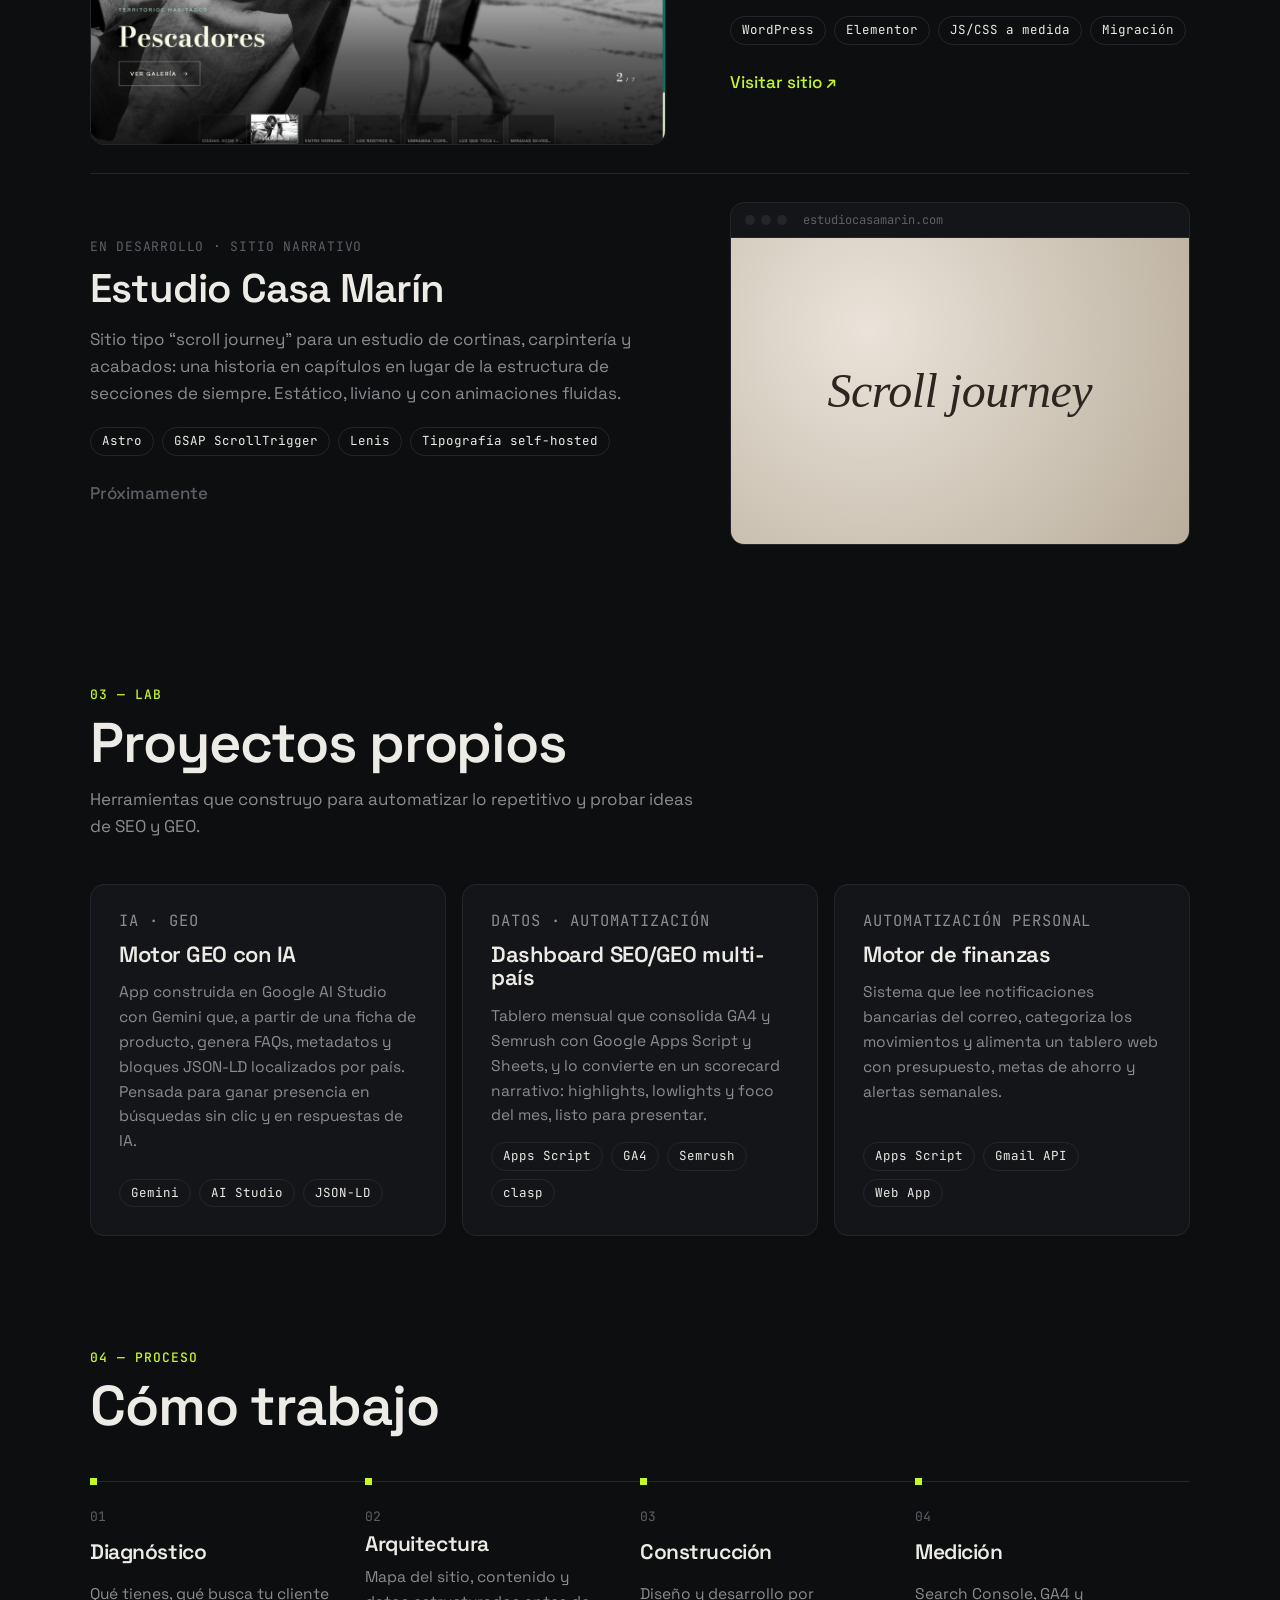
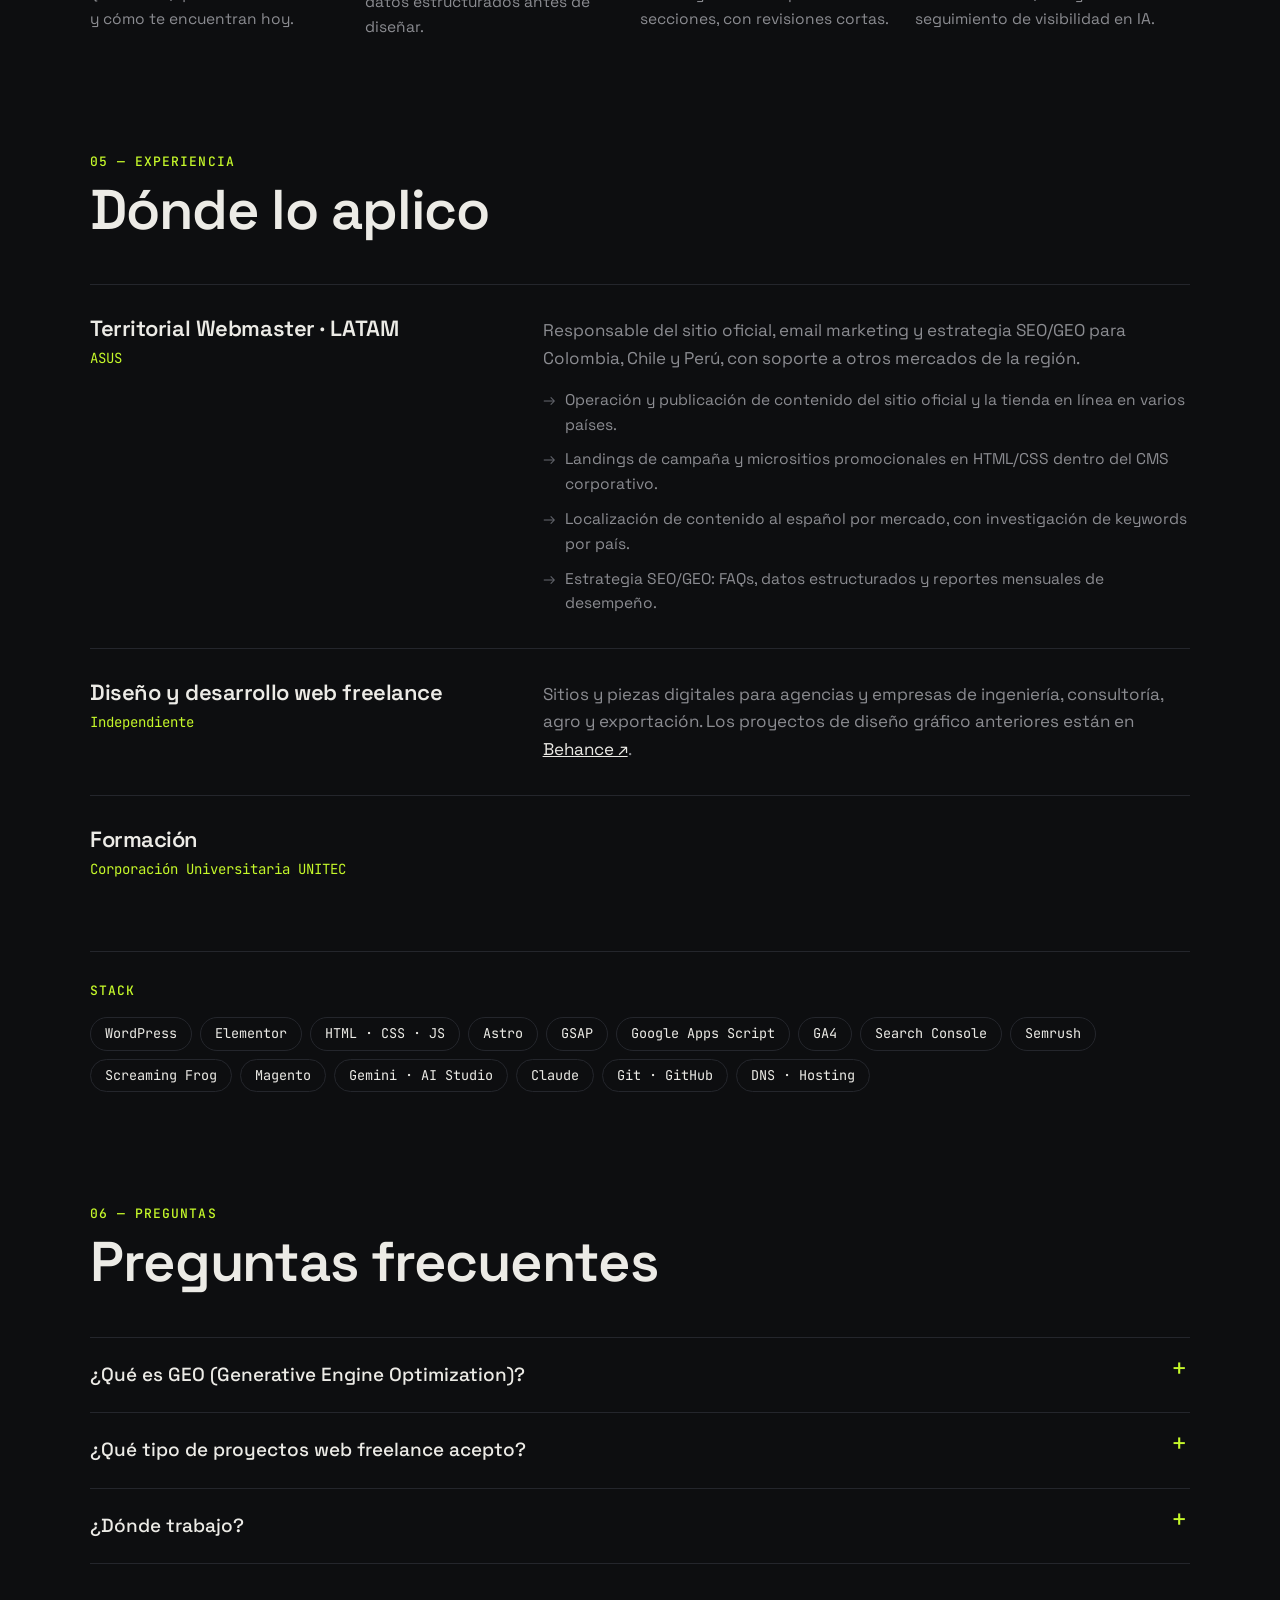
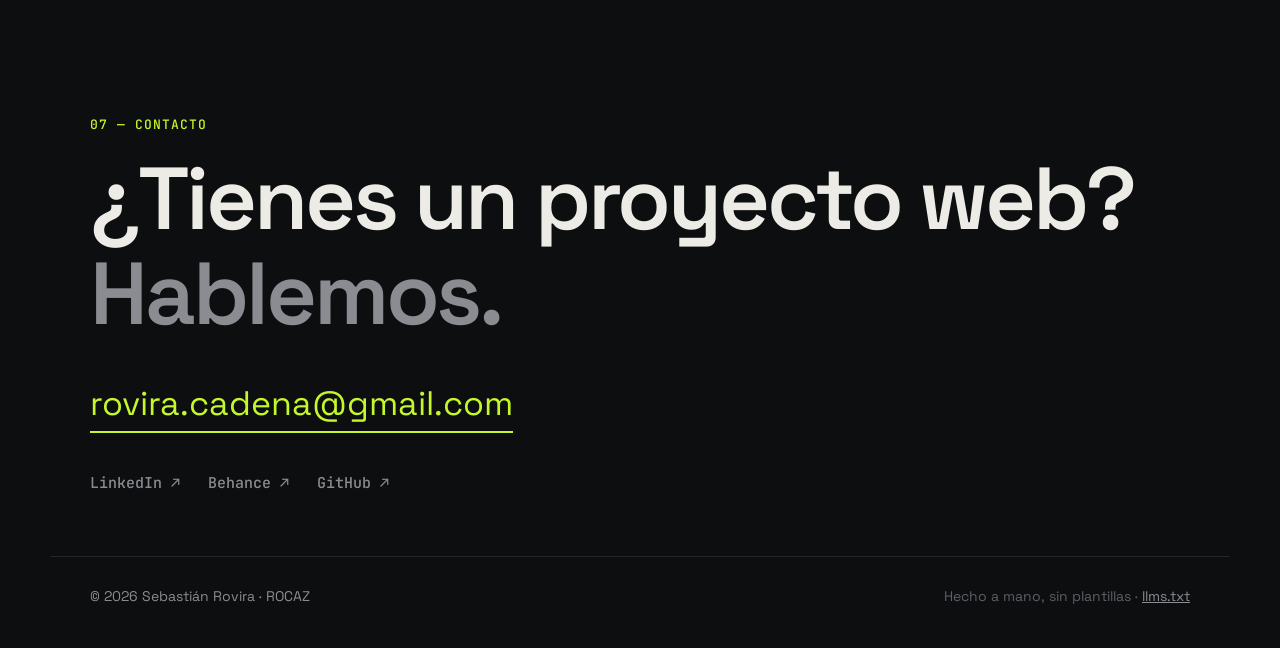
==== commit afc47609: "Add files via upload" ====
--- a/index.html
+++ b/index.html
@@ -158,7 +158,7 @@
     <article class="project">
       <a class="shot" href="https://pgingenieria.com/" target="_blank" rel="noopener">
         <div class="shot__bar"><i></i><i></i><i></i><span>pgingenieria.com</span></div>
-        <div class="shot__img shot__img--pg"><img src="img/pg.png" alt="Home del sitio de PG Ingeniería" loading="lazy" width="1340" height="895" onerror="this.remove()"></div>
+        <div class="shot__img shot__img--pg"><img src="img/pg.jpg" alt="Home del sitio de PG Ingeniería" loading="lazy" width="1206" height="806" onerror="this.remove()"></div>
       </a>
       <div class="project__txt">
         <p class="project__meta">2026 · Sitio corporativo</p>
@@ -170,9 +170,23 @@
     </article>
 
     <article class="project project--rev">
+      <a class="shot" href="https://www.proximitybbdo.com.co/talento-proximity" target="_blank" rel="noopener">
+        <div class="shot__bar"><i></i><i></i><i></i><span>proximitybbdo.com.co/talento-proximity</span></div>
+        <div class="shot__img shot__img--px"><img src="img/proximity.jpg" alt="Página de talento de Proximity BBDO" loading="lazy" width="1206" height="806" onerror="this.remove()"></div>
+      </a>
+      <div class="project__txt">
+        <p class="project__meta">Agencia · Página de talento</p>
+        <h3>Proximity BBDO — The People</h3>
+        <p>Página de equipo para la agencia de marketing y publicidad de la red BBDO en Colombia: una grilla editorial con más de 150 integrantes, retratos del liderazgo y las formas geométricas de la marca, adaptada a todos los dispositivos.</p>
+        <ul class="chips"><li>Front-end</li><li>Layout editorial</li><li>Responsive</li></ul>
+        <a class="link" href="https://www.proximitybbdo.com.co/talento-proximity" target="_blank" rel="noopener">Visitar página ↗</a>
+      </div>
+    </article>
+
+    <article class="project">
       <a class="shot" href="https://lyfotografia.com/" target="_blank" rel="noopener">
         <div class="shot__bar"><i></i><i></i><i></i><span>lyfotografia.com</span></div>
-        <div class="shot__img shot__img--ly"><img src="img/ly.png" alt="Home del portafolio LY Fotografía" loading="lazy" width="1340" height="895" onerror="this.remove()"></div>
+        <div class="shot__img shot__img--ly"><img src="img/ly.jpg" alt="Home del portafolio LY Fotografía" loading="lazy" width="1206" height="806" onerror="this.remove()"></div>
       </a>
       <div class="project__txt">
         <p class="project__meta">2026 · Portafolio fotográfico</p>
@@ -183,7 +197,7 @@
       </div>
     </article>
 
-    <article class="project">
+    <article class="project project--rev">
       <div class="shot shot--soon">
         <div class="shot__bar"><i></i><i></i><i></i><span>estudiocasamarin.com</span></div>
         <div class="shot__img shot__img--casa"><span>Scroll&nbsp;journey</span></div>
@@ -268,7 +282,7 @@
         <p class="exp__org">Independiente</p>
       </div>
       <div class="exp__body">
-        <p>Sitios y piezas digitales para empresas de ingeniería, consultoría, agro y exportación. Los proyectos de diseño gráfico anteriores están en <a href="https://www.behance.net/roviracadena" target="_blank" rel="noopener">Behance ↗</a>.</p>
+        <p>Sitios y piezas digitales para agencias y empresas de ingeniería, consultoría, agro y exportación. Los proyectos de diseño gráfico anteriores están en <a href="https://www.behance.net/roviracadena" target="_blank" rel="noopener">Behance ↗</a>.</p>
       </div>
     </div>
     <div class="exp">
--- a/styles.css
+++ b/styles.css
@@ -87,10 +87,11 @@
 .project--rev .shot{order:2}
 .shot{display:block;text-decoration:none;border:1px solid var(--line);border-radius:var(--r);overflow:hidden;background:var(--bg2);transition:transform .35s,border-color .35s}
 a.shot:hover{transform:translateY(-4px) rotate(-.3deg);border-color:#3a3d45}
-.shot__img{aspect-ratio:16/10.7;position:relative;overflow:hidden;max-width:100%}
+.shot__img{aspect-ratio:3/2;position:relative;overflow:hidden;max-width:100%}
 .shot__img img{width:100%;height:100%;object-fit:cover;object-position:top}
 .shot__img--pg{background:linear-gradient(135deg,#1a2c55,#cb2228)}
 .shot__img--ly{background:linear-gradient(160deg,#10223d,#050608)}
+.shot__img--px{background:#f4f4f4}
 .shot__img--casa{background:radial-gradient(circle at 30% 30%,#e9e3d9,#b9ad9b);display:grid;place-items:center}
 .shot__img--casa span{font:italic 500 clamp(28px,4vw,48px)/1 Georgia,"Times New Roman",serif;color:#2c2620;letter-spacing:-.01em}
 .project__meta{font:13px/1 var(--mono);color:var(--dim);text-transform:uppercase;letter-spacing:.06em;margin-bottom:14px}
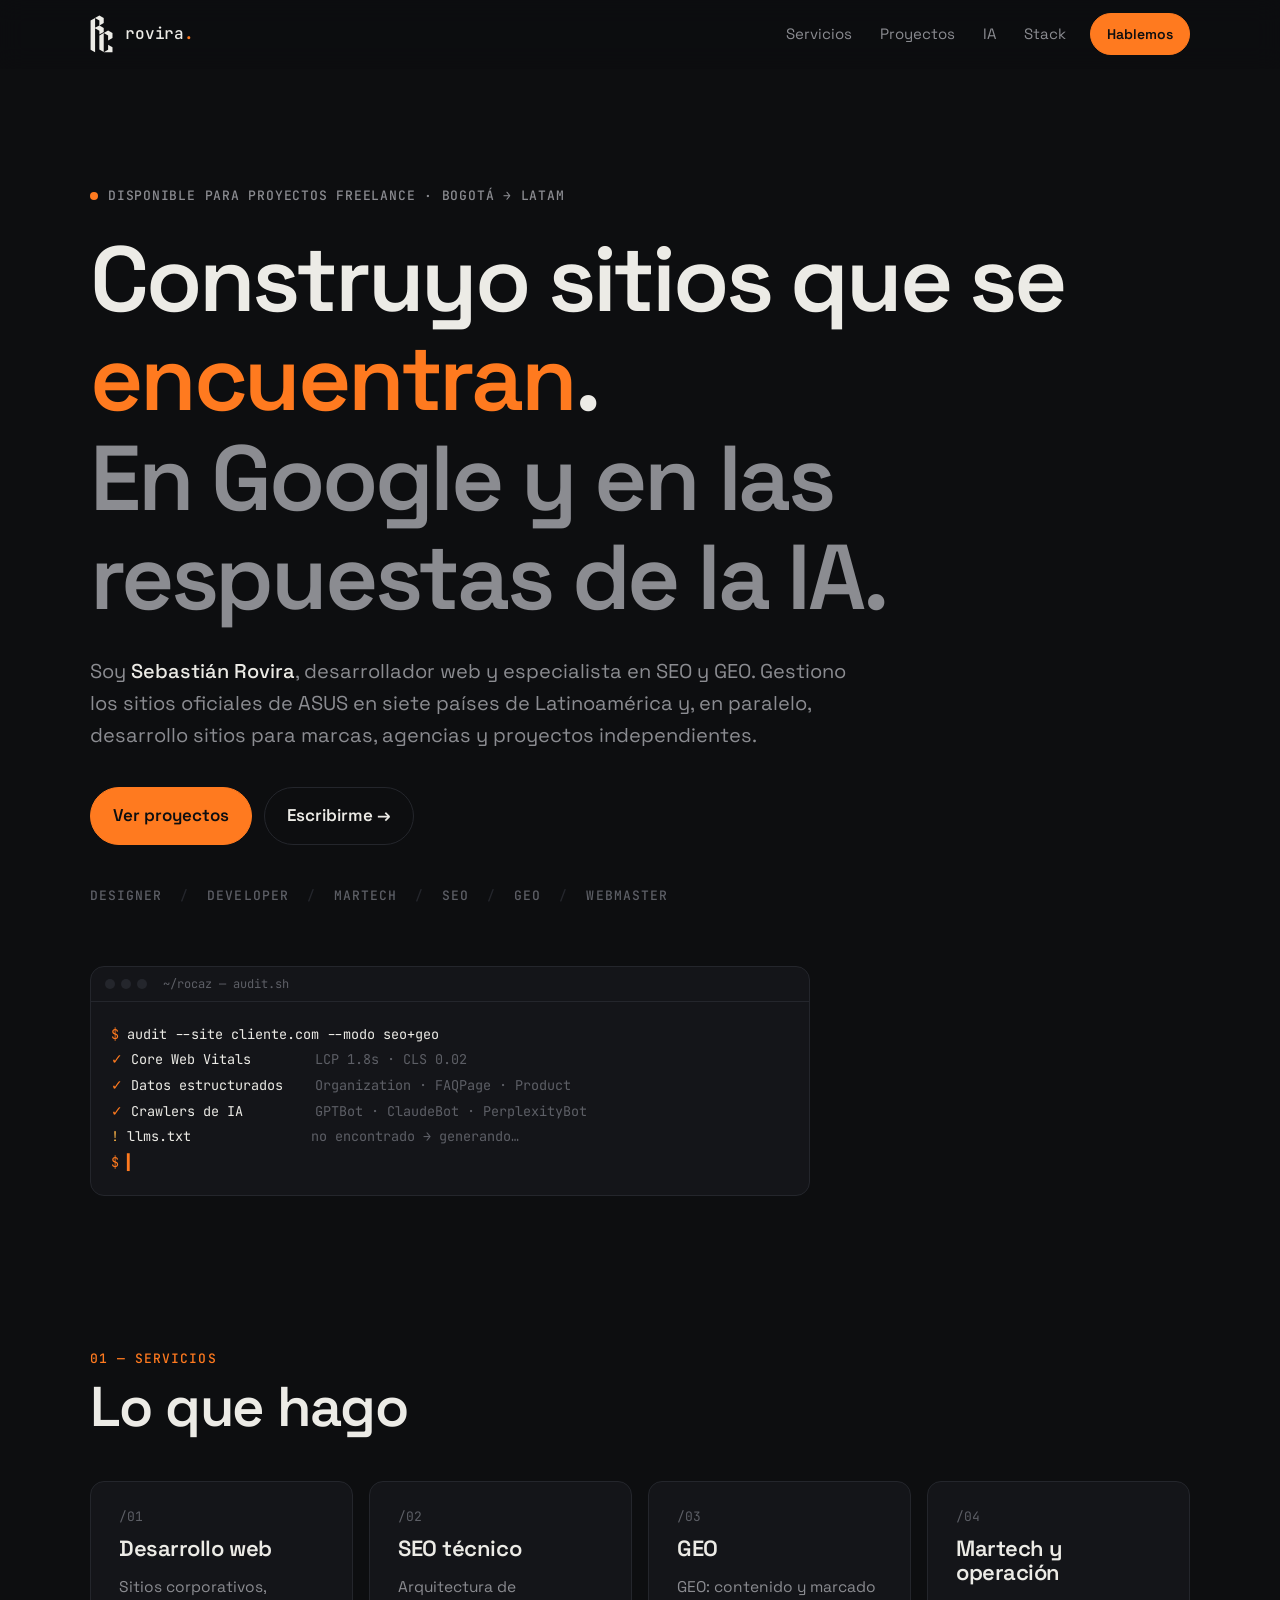
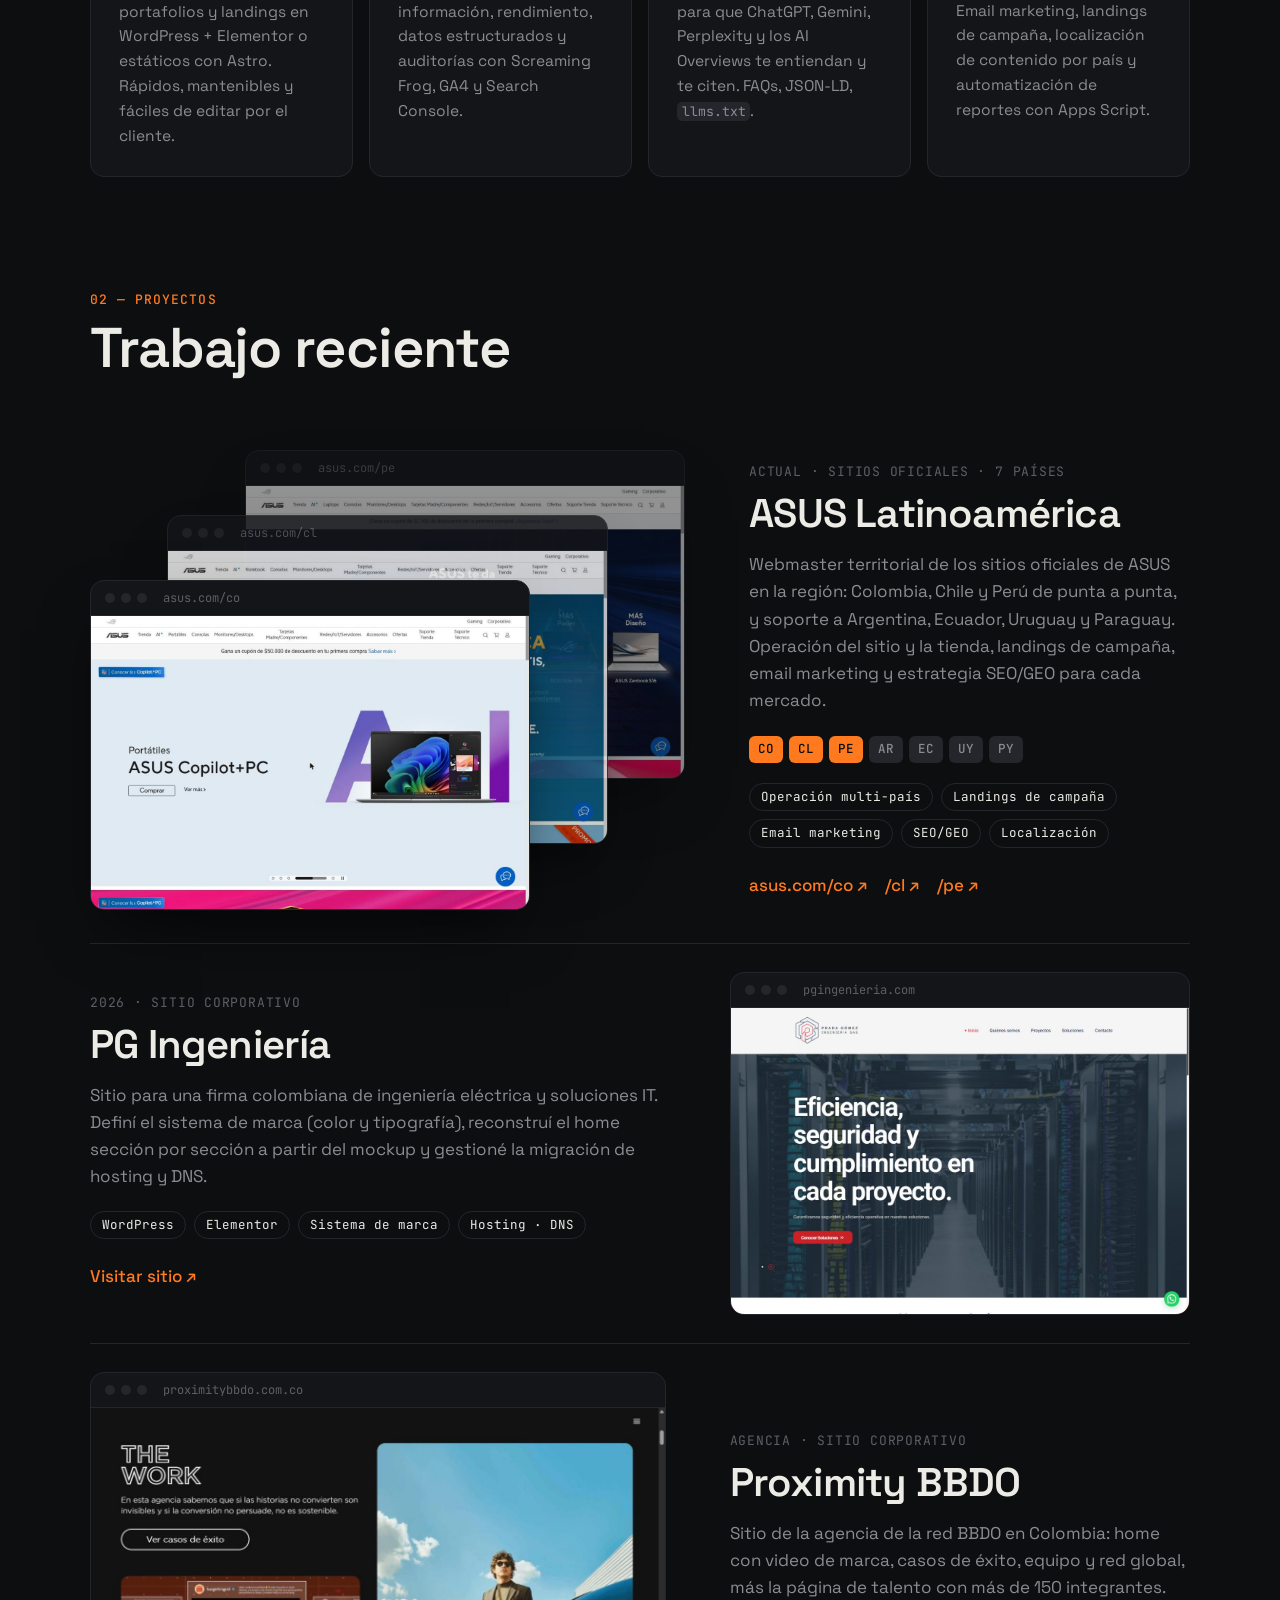
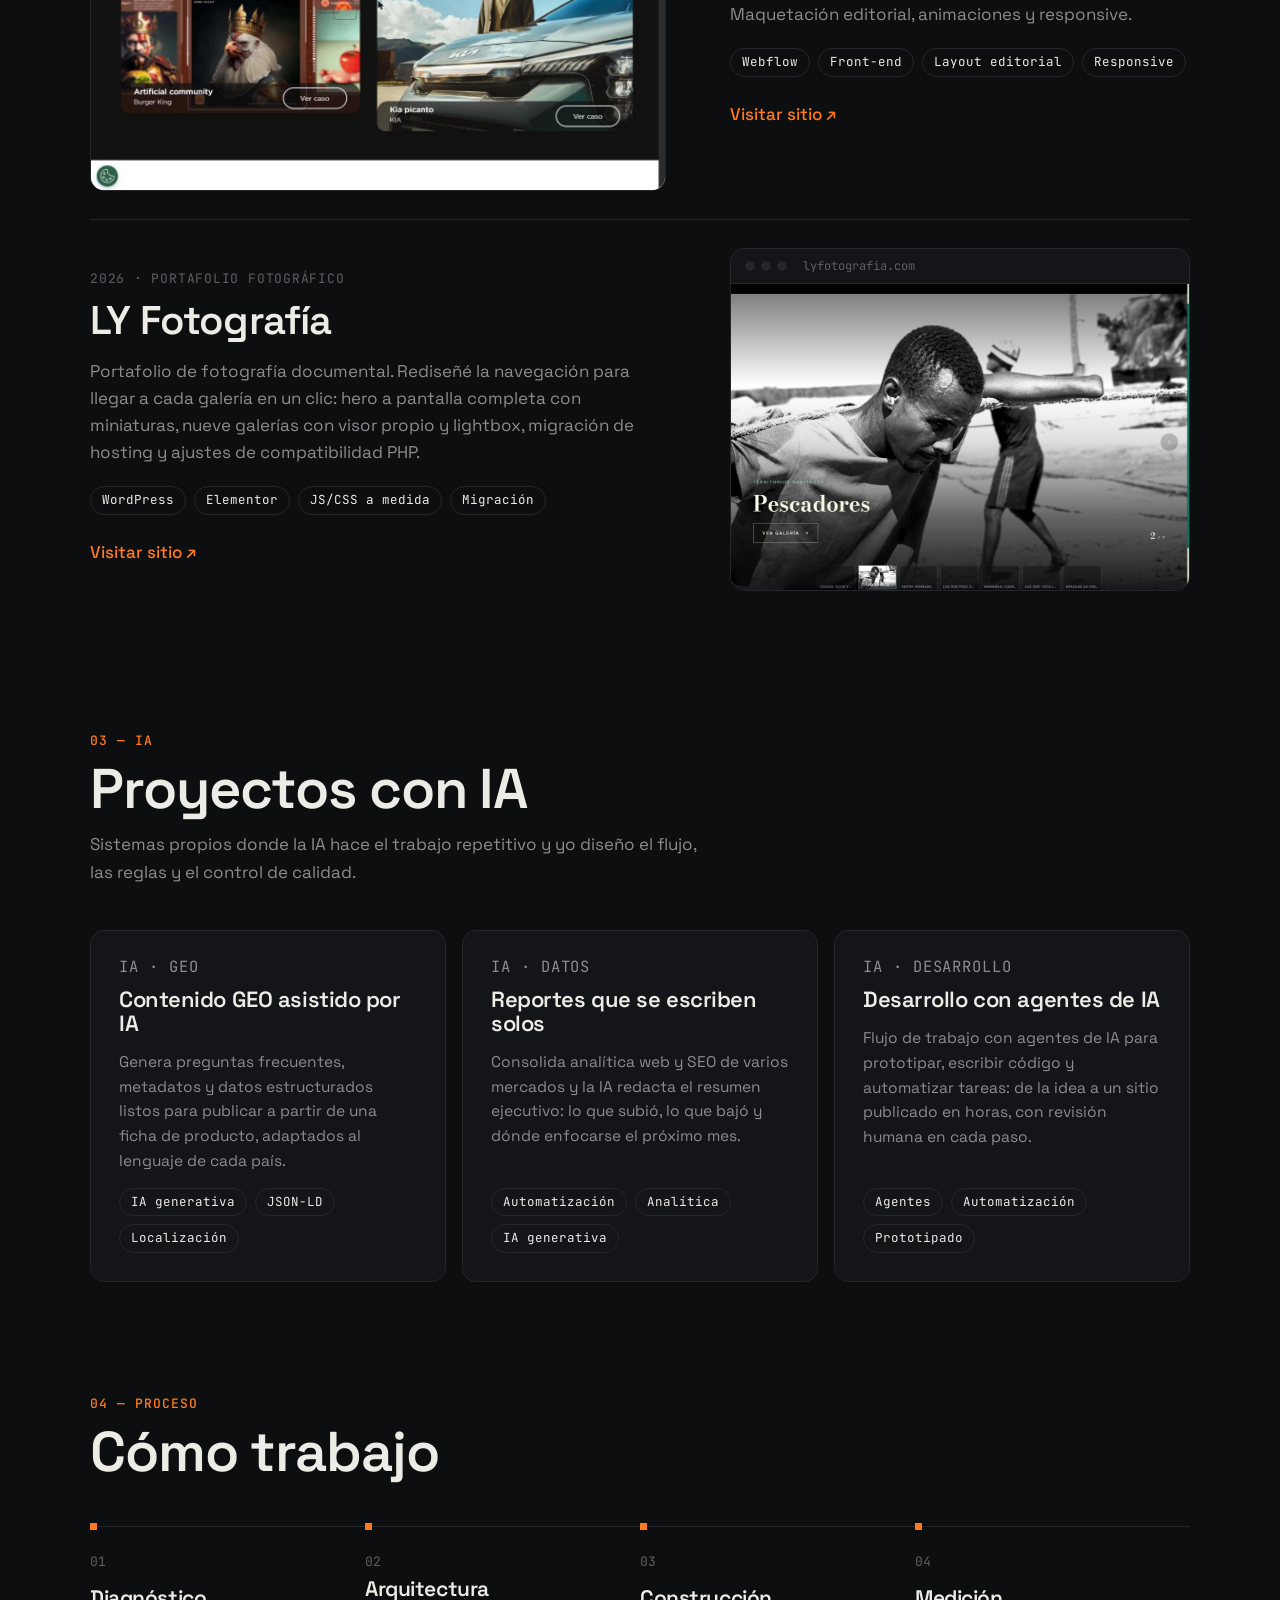
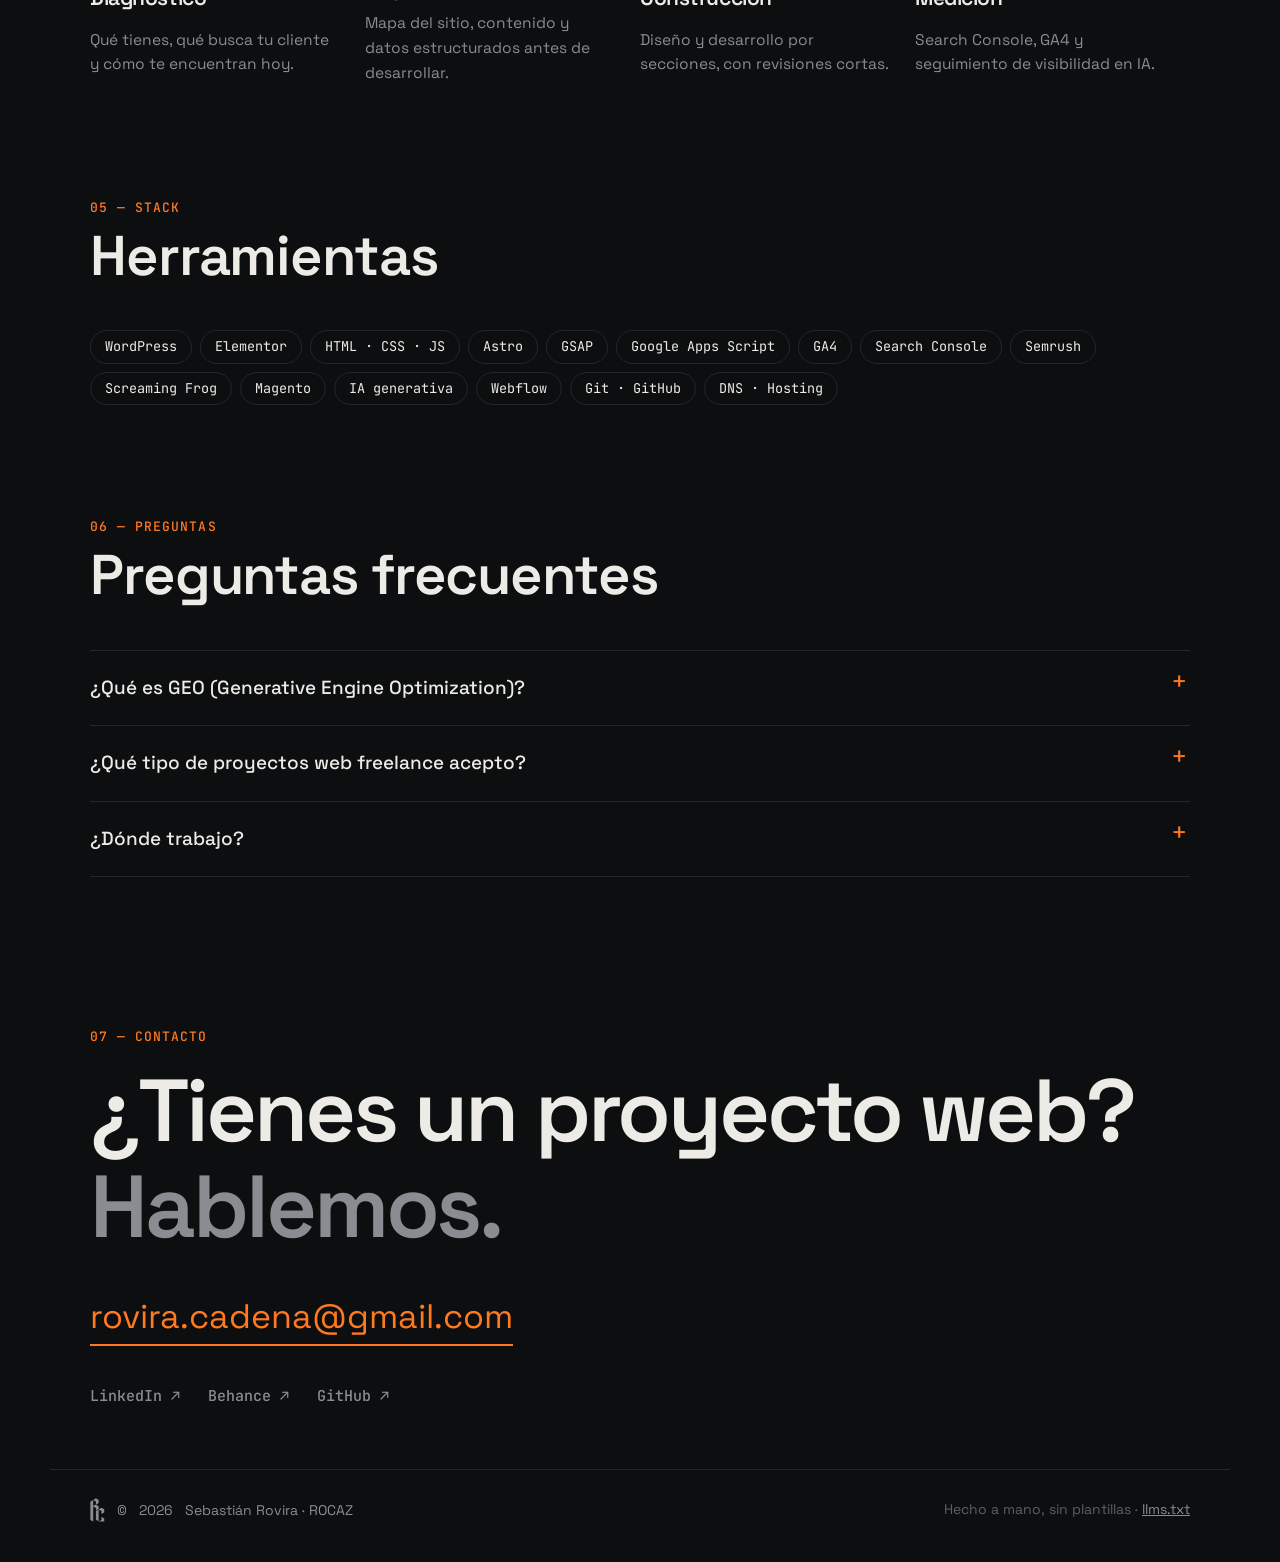
==== commit edae28a1: "Add files via upload" ====
--- a/index.html
+++ b/index.html
@@ -79,13 +79,13 @@
 
 <header class="nav" id="top">
   <div class="wrap nav__in">
-    <a class="logo" href="#top" aria-label="Inicio">rc<span class="logo__dot"></span></a>
+    <a class="logo" href="#top" aria-label="Sebastián Rovira — inicio"><svg class="logo__mark" viewBox="93 46 79 130" aria-hidden="true"><path d="M95,65 L110.4,56.3 L110.4,173.6 L95,165 Z M110,56.5 L125,48 L140,56.5 L140,73.5 L125.5,82 L140,90.5 L140,104 L125,112.5 L125,99.5 L110,91 L110,90 L125,81.5 L125,65 Z M125,116.5 L155,99 L170,107.5 L170,124.5 L155,133 L155,116.5 L140,108 L140,172.5 L125,164 Z M155,148 L170,156.5 L170,173.5 L140,173.5 L155,165 Z"/></svg><span class="logo__txt">rovira<b>.</b></span></a>
     <nav aria-label="Principal">
       <ul class="nav__links">
         <li><a href="#servicios">Servicios</a></li>
         <li><a href="#proyectos">Proyectos</a></li>
-        <li><a href="#lab">Lab</a></li>
-        <li><a href="#experiencia">Experiencia</a></li>
+        <li><a href="#ia">IA</a></li>
+        <li><a href="#stack">Stack</a></li>
       </ul>
     </nav>
     <a class="btn btn--sm" href="#contacto">Hablemos</a>
@@ -96,9 +96,9 @@
 
   <!-- HERO -->
   <section class="hero wrap">
-    <p class="eyebrow"><span class="pulse" aria-hidden="true"></span> Disponible para proyectos freelance · Bogotá, CO</p>
+    <p class="eyebrow"><span class="pulse" aria-hidden="true"></span> Disponible para proyectos freelance · Bogotá → LATAM</p>
     <h1 class="hero__title">Construyo sitios que se <em>encuentran</em>.<br><span class="muted">En Google y en las respuestas de la IA.</span></h1>
-    <p class="hero__lead">Soy <strong>Sebastián Rovira</strong>, desarrollador web y especialista en SEO y GEO. Opero la presencia digital de una marca global de tecnología en Latinoamérica y, en paralelo, diseño y desarrollo sitios para empresas y proyectos independientes.</p>
+    <p class="hero__lead">Soy <strong>Sebastián Rovira</strong>, desarrollador web y especialista en SEO y GEO. Gestiono los sitios oficiales de ASUS en siete países de Latinoamérica y, en paralelo, desarrollo sitios para marcas, agencias y proyectos independientes.</p>
     <div class="hero__cta">
       <a class="btn" href="#proyectos">Ver proyectos</a>
       <a class="btn btn--ghost" href="#contacto">Escribirme →</a>
@@ -155,7 +155,34 @@
       <h2>Trabajo reciente</h2>
     </header>
 
-    <article class="project">
+    <article class="project project--feature">
+      <div class="trio" aria-label="Sitios oficiales de ASUS en Colombia, Chile y Perú">
+        <a class="shot trio__item trio__item--3" href="https://www.asus.com/pe/" target="_blank" rel="noopener">
+          <div class="shot__bar"><i></i><i></i><i></i><span>asus.com/pe</span></div>
+          <div class="shot__img"><img src="img/asus-pe.jpg" alt="Home de ASUS Perú" loading="lazy" width="1206" height="806"></div>
+        </a>
+        <a class="shot trio__item trio__item--2" href="https://www.asus.com/cl/" target="_blank" rel="noopener">
+          <div class="shot__bar"><i></i><i></i><i></i><span>asus.com/cl</span></div>
+          <div class="shot__img"><img src="img/asus-cl.jpg" alt="Home de ASUS Chile" loading="lazy" width="1206" height="806"></div>
+        </a>
+        <a class="shot trio__item trio__item--1" href="https://www.asus.com/co/" target="_blank" rel="noopener">
+          <div class="shot__bar"><i></i><i></i><i></i><span>asus.com/co</span></div>
+          <div class="shot__img"><img src="img/asus-co.jpg" alt="Home de ASUS Colombia" loading="lazy" width="1206" height="806"></div>
+        </a>
+      </div>
+      <div class="project__txt">
+        <p class="project__meta">Actual · Sitios oficiales · 7 países</p>
+        <h3>ASUS Latinoamérica</h3>
+        <p>Webmaster territorial de los sitios oficiales de ASUS en la región: Colombia, Chile y Perú de punta a punta, y soporte a Argentina, Ecuador, Uruguay y Paraguay. Operación del sitio y la tienda, landings de campaña, email marketing y estrategia SEO/GEO para cada mercado.</p>
+        <ul class="countries" aria-label="Países">
+          <li class="on">CO</li><li class="on">CL</li><li class="on">PE</li><li>AR</li><li>EC</li><li>UY</li><li>PY</li>
+        </ul>
+        <ul class="chips"><li>Operación multi-país</li><li>Landings de campaña</li><li>Email marketing</li><li>SEO/GEO</li><li>Localización</li></ul>
+        <p class="links"><a class="link" href="https://www.asus.com/co/" target="_blank" rel="noopener">asus.com/co ↗</a><a class="link" href="https://www.asus.com/cl/" target="_blank" rel="noopener">/cl ↗</a><a class="link" href="https://www.asus.com/pe/" target="_blank" rel="noopener">/pe ↗</a></p>
+      </div>
+    </article>
+
+    <article class="project project--rev">
       <a class="shot" href="https://pgingenieria.com/" target="_blank" rel="noopener">
         <div class="shot__bar"><i></i><i></i><i></i><span>pgingenieria.com</span></div>
         <div class="shot__img shot__img--pg"><img src="img/pg.jpg" alt="Home del sitio de PG Ingeniería" loading="lazy" width="1206" height="806" onerror="this.remove()"></div>
@@ -169,21 +196,21 @@
       </div>
     </article>
 
+    <article class="project">
+      <a class="shot" href="https://www.proximitybbdo.com.co/" target="_blank" rel="noopener">
+        <div class="shot__bar"><i></i><i></i><i></i><span>proximitybbdo.com.co</span></div>
+        <div class="shot__img shot__img--px"><img src="img/proximity-home.jpg" alt="Sitio de Proximity BBDO Colombia" loading="lazy" width="1206" height="806"></div>
+      </a>
+      <div class="project__txt">
+        <p class="project__meta">Agencia · Sitio corporativo</p>
+        <h3>Proximity BBDO</h3>
+        <p>Sitio de la agencia de la red BBDO en Colombia: home con video de marca, casos de éxito, equipo y red global, más la página de talento con más de 150 integrantes. Maquetación editorial, animaciones y responsive.</p>
+        <ul class="chips"><li>Webflow</li><li>Front-end</li><li>Layout editorial</li><li>Responsive</li></ul>
+        <a class="link" href="https://www.proximitybbdo.com.co/" target="_blank" rel="noopener">Visitar sitio ↗</a>
+      </div>
+    </article>
+
     <article class="project project--rev">
-      <a class="shot" href="https://www.proximitybbdo.com.co/talento-proximity" target="_blank" rel="noopener">
-        <div class="shot__bar"><i></i><i></i><i></i><span>proximitybbdo.com.co/talento-proximity</span></div>
-        <div class="shot__img shot__img--px"><img src="img/proximity.jpg" alt="Página de talento de Proximity BBDO" loading="lazy" width="1206" height="806" onerror="this.remove()"></div>
-      </a>
-      <div class="project__txt">
-        <p class="project__meta">Agencia · Página de talento</p>
-        <h3>Proximity BBDO — The People</h3>
-        <p>Página de equipo para la agencia de marketing y publicidad de la red BBDO en Colombia: una grilla editorial con más de 150 integrantes, retratos del liderazgo y las formas geométricas de la marca, adaptada a todos los dispositivos.</p>
-        <ul class="chips"><li>Front-end</li><li>Layout editorial</li><li>Responsive</li></ul>
-        <a class="link" href="https://www.proximitybbdo.com.co/talento-proximity" target="_blank" rel="noopener">Visitar página ↗</a>
-      </div>
-    </article>
-
-    <article class="project">
       <a class="shot" href="https://lyfotografia.com/" target="_blank" rel="noopener">
         <div class="shot__bar"><i></i><i></i><i></i><span>lyfotografia.com</span></div>
         <div class="shot__img shot__img--ly"><img src="img/ly.jpg" alt="Home del portafolio LY Fotografía" loading="lazy" width="1206" height="806" onerror="this.remove()"></div>
@@ -197,46 +224,48 @@
       </div>
     </article>
 
-    <article class="project project--rev">
-      <div class="shot shot--soon">
+    <!-- Estudio Casa Marín: oculto hasta lanzamiento
+    <article class="project project—rev">
+      <div class="shot shot—soon">
         <div class="shot__bar"><i></i><i></i><i></i><span>estudiocasamarin.com</span></div>
-        <div class="shot__img shot__img--casa"><span>Scroll&nbsp;journey</span></div>
+        <div class="shot__img shot__img—casa"><span>Scroll&nbsp;journey</span></div>
       </div>
       <div class="project__txt">
         <p class="project__meta">En desarrollo · Sitio narrativo</p>
         <h3>Estudio Casa Marín</h3>
         <p>Sitio tipo “scroll journey” para un estudio de cortinas, carpintería y acabados: una historia en capítulos en lugar de la estructura de secciones de siempre. Estático, liviano y con animaciones fluidas.</p>
         <ul class="chips"><li>Astro</li><li>GSAP ScrollTrigger</li><li>Lenis</li><li>Tipografía self-hosted</li></ul>
-        <span class="link link--off">Próximamente</span>
-      </div>
-    </article>
+        <span class="link link—off">Próximamente</span>
+      </div>
+    </article>
+    -->
   </section>
 
   <!-- LAB -->
-  <section class="section wrap" id="lab">
-    <header class="section__head">
-      <p class="kicker">03 — Lab</p>
-      <h2>Proyectos propios</h2>
-      <p class="section__sub">Herramientas que construyo para automatizar lo repetitivo y probar ideas de SEO y GEO.</p>
+  <section class="section wrap" id="ia">
+    <header class="section__head">
+      <p class="kicker">03 — IA</p>
+      <h2>Proyectos con IA</h2>
+      <p class="section__sub">Sistemas propios donde la IA hace el trabajo repetitivo y yo diseño el flujo, las reglas y el control de calidad.</p>
     </header>
     <div class="grid grid--3">
       <article class="card card--lab">
         <p class="card__tag">IA · GEO</p>
-        <h3>Motor GEO con IA</h3>
-        <p>App construida en Google AI Studio con Gemini que, a partir de una ficha de producto, genera FAQs, metadatos y bloques JSON-LD localizados por país. Pensada para ganar presencia en búsquedas sin clic y en respuestas de IA.</p>
-        <ul class="chips"><li>Gemini</li><li>AI Studio</li><li>JSON-LD</li></ul>
+        <h3>Contenido GEO asistido por IA</h3>
+        <p>Genera preguntas frecuentes, metadatos y datos estructurados listos para publicar a partir de una ficha de producto, adaptados al lenguaje de cada país.</p>
+        <ul class="chips"><li>IA generativa</li><li>JSON-LD</li><li>Localización</li></ul>
       </article>
       <article class="card card--lab">
-        <p class="card__tag">Datos · Automatización</p>
-        <h3>Dashboard SEO/GEO multi-país</h3>
-        <p>Tablero mensual que consolida GA4 y Semrush con Google Apps Script y Sheets, y lo convierte en un scorecard narrativo: highlights, lowlights y foco del mes, listo para presentar.</p>
-        <ul class="chips"><li>Apps Script</li><li>GA4</li><li>Semrush</li><li>clasp</li></ul>
+        <p class="card__tag">IA · Datos</p>
+        <h3>Reportes que se escriben solos</h3>
+        <p>Consolida analítica web y SEO de varios mercados y la IA redacta el resumen ejecutivo: lo que subió, lo que bajó y dónde enfocarse el próximo mes.</p>
+        <ul class="chips"><li>Automatización</li><li>Analítica</li><li>IA generativa</li></ul>
       </article>
       <article class="card card--lab">
-        <p class="card__tag">Automatización personal</p>
-        <h3>Motor de finanzas</h3>
-        <p>Sistema que lee notificaciones bancarias del correo, categoriza los movimientos y alimenta un tablero web con presupuesto, metas de ahorro y alertas semanales.</p>
-        <ul class="chips"><li>Apps Script</li><li>Gmail API</li><li>Web App</li></ul>
+        <p class="card__tag">IA · Desarrollo</p>
+        <h3>Desarrollo con agentes de IA</h3>
+        <p>Flujo de trabajo con agentes de IA para prototipar, escribir código y automatizar tareas: de la idea a un sitio publicado en horas, con revisión humana en cada paso.</p>
+        <ul class="chips"><li>Agentes</li><li>Automatización</li><li>Prototipado</li></ul>
       </article>
     </div>
   </section>
@@ -249,56 +278,21 @@
     </header>
     <ol class="steps">
       <li><span>01</span><h3>Diagnóstico</h3><p>Qué tienes, qué busca tu cliente y cómo te encuentran hoy.</p></li>
-      <li><span>02</span><h3>Arquitectura</h3><p>Mapa del sitio, contenido y datos estructurados antes de diseñar.</p></li>
+      <li><span>02</span><h3>Arquitectura</h3><p>Mapa del sitio, contenido y datos estructurados antes de desarrollar.</p></li>
       <li><span>03</span><h3>Construcción</h3><p>Diseño y desarrollo por secciones, con revisiones cortas.</p></li>
       <li><span>04</span><h3>Medición</h3><p>Search Console, GA4 y seguimiento de visibilidad en IA.</p></li>
     </ol>
   </section>
 
-  <!-- EXPERIENCIA -->
-  <section class="section wrap" id="experiencia">
-    <header class="section__head">
-      <p class="kicker">05 — Experiencia</p>
-      <h2>Dónde lo aplico</h2>
-    </header>
-    <div class="exp">
-      <div class="exp__role">
-        <h3>Territorial Webmaster · LATAM</h3>
-        <p class="exp__org">ASUS</p>
-      </div>
-      <div class="exp__body">
-        <p>Responsable del sitio oficial, email marketing y estrategia SEO/GEO para Colombia, Chile y Perú, con soporte a otros mercados de la región.</p>
-        <ul class="list">
-          <li>Operación y publicación de contenido del sitio oficial y la tienda en línea en varios países.</li>
-          <li>Landings de campaña y micrositios promocionales en HTML/CSS dentro del CMS corporativo.</li>
-          <li>Localización de contenido al español por mercado, con investigación de keywords por país.</li>
-          <li>Estrategia SEO/GEO: FAQs, datos estructurados y reportes mensuales de desempeño.</li>
-        </ul>
-      </div>
-    </div>
-    <div class="exp">
-      <div class="exp__role">
-        <h3>Diseño y desarrollo web freelance</h3>
-        <p class="exp__org">Independiente</p>
-      </div>
-      <div class="exp__body">
-        <p>Sitios y piezas digitales para agencias y empresas de ingeniería, consultoría, agro y exportación. Los proyectos de diseño gráfico anteriores están en <a href="https://www.behance.net/roviracadena" target="_blank" rel="noopener">Behance ↗</a>.</p>
-      </div>
-    </div>
-    <div class="exp">
-      <div class="exp__role">
-        <h3>Formación</h3>
-        <p class="exp__org">Corporación Universitaria UNITEC</p>
-      </div>
-      <div class="exp__body"></div>
-    </div>
-
-    <div class="stack">
-      <p class="kicker">Stack</p>
-      <ul class="chips chips--lg">
-        <li>WordPress</li><li>Elementor</li><li>HTML · CSS · JS</li><li>Astro</li><li>GSAP</li><li>Google Apps Script</li><li>GA4</li><li>Search Console</li><li>Semrush</li><li>Screaming Frog</li><li>Magento</li><li>Gemini · AI Studio</li><li>Claude</li><li>Git · GitHub</li><li>DNS · Hosting</li>
+  <!-- STACK -->
+  <section class="section wrap" id="stack">
+    <header class="section__head">
+      <p class="kicker">05 — Stack</p>
+      <h2>Herramientas</h2>
+    </header>
+    <ul class="chips chips--lg">
+        <li>WordPress</li><li>Elementor</li><li>HTML · CSS · JS</li><li>Astro</li><li>GSAP</li><li>Google Apps Script</li><li>GA4</li><li>Search Console</li><li>Semrush</li><li>Screaming Frog</li><li>Magento</li><li>IA generativa</li><li>Webflow</li><li>Git · GitHub</li><li>DNS · Hosting</li>
       </ul>
-    </div>
   </section>
 
   <!-- FAQ (visible, respalda el FAQPage) -->
@@ -337,7 +331,7 @@
 </main>
 
 <footer class="foot wrap">
-  <p>© <span id="y">2026</span> Sebastián Rovira · ROCAZ</p>
+  <p class="foot__brand"><svg class="logo__mark" viewBox="93 46 79 130" aria-hidden="true"><path d="M95,65 L110.4,56.3 L110.4,173.6 L95,165 Z M110,56.5 L125,48 L140,56.5 L140,73.5 L125.5,82 L140,90.5 L140,104 L125,112.5 L125,99.5 L110,91 L110,90 L125,81.5 L125,65 Z M125,116.5 L155,99 L170,107.5 L170,124.5 L155,133 L155,116.5 L140,108 L140,172.5 L125,164 Z M155,148 L170,156.5 L170,173.5 L140,173.5 L155,165 Z"/></svg>© <span id="y">2026</span> Sebastián Rovira · ROCAZ</p>
   <p class="dim">Hecho a mano, sin plantillas · <a href="llms.txt">llms.txt</a></p>
 </footer>
 
--- a/styles.css
+++ b/styles.css
@@ -1,6 +1,6 @@
 :root{
   --bg:#0d0e10; --bg2:#141519; --line:#24262c; --text:#ecebe6; --muted:#8b8c91; --dim:#5d5f66;
-  --accent:#c5f82a; --accent-ink:#0d0e10; --warn:#ffb547;
+  --accent:#ff7a1f; --accent-ink:#0d0e10; --warn:#ffb547;
   --sans:"Space Grotesk",system-ui,-apple-system,"Segoe UI",Roboto,sans-serif;
   --mono:"JetBrains Mono",ui-monospace,Menlo,Consolas,monospace;
   --r:14px; --max:1180px;
@@ -26,8 +26,11 @@
 .nav{position:sticky;top:0;z-index:50;background:rgba(13,14,16,.78);backdrop-filter:blur(12px);-webkit-backdrop-filter:blur(12px);border-bottom:1px solid transparent;transition:border-color .3s}
 .nav.is-scrolled{border-color:var(--line)}
 .nav__in{display:flex;align-items:center;gap:24px;height:68px}
-.logo{font:700 22px/1 var(--mono);text-decoration:none;display:inline-flex;align-items:flex-start;gap:3px}
-.logo__dot{width:6px;height:6px;background:var(--accent);margin-top:2px}
+.logo{text-decoration:none;display:inline-flex;align-items:center;gap:12px}
+.logo__mark{height:38px;width:auto;fill:var(--text);transition:fill .25s}
+.logo:hover .logo__mark{fill:var(--accent)}
+.logo__txt{font:500 16px/1 var(--mono);letter-spacing:-.01em}
+.logo__txt b{color:var(--accent)}
 .nav nav{margin-left:auto}
 .nav__links{list-style:none;display:flex;gap:28px;margin:0;padding:0}
 .nav__links a{text-decoration:none;color:var(--muted);font-size:15px;transition:color .2s}
@@ -43,8 +46,8 @@
 /* HERO */
 .hero{padding-block:clamp(56px,10vw,120px) 40px;position:relative}
 .eyebrow{font:500 13px/1 var(--mono);color:var(--muted);display:flex;align-items:center;gap:10px;margin-bottom:28px;text-transform:uppercase;letter-spacing:.06em}
-.pulse{width:8px;height:8px;border-radius:50%;background:var(--accent);box-shadow:0 0 0 0 rgba(197,248,42,.6);animation:pulse 2s infinite}
-@keyframes pulse{70%{box-shadow:0 0 0 10px rgba(197,248,42,0)}100%{box-shadow:0 0 0 0 rgba(197,248,42,0)}}
+.pulse{width:8px;height:8px;border-radius:50%;background:var(--accent);box-shadow:0 0 0 0 rgba(255,122,31,.6);animation:pulse 2s infinite}
+@keyframes pulse{70%{box-shadow:0 0 0 10px rgba(255,122,31,0)}100%{box-shadow:0 0 0 0 rgba(255,122,31,0)}}
 .hero__title{font-size:clamp(40px,7.4vw,92px);max-width:17ch;letter-spacing:-.035em}
 .hero__title em{font-style:normal;color:var(--accent)}
 .hero__lead{max-width:60ch;color:var(--muted);font-size:clamp(17px,1.6vw,20px);margin-top:28px}
@@ -104,6 +107,20 @@
 .link:hover{border-color:var(--accent)}
 .link--off{color:var(--dim)}
 
+/* ASUS FEATURE */
+.project--feature{grid-template-columns:1.35fr 1fr}
+.trio{position:relative;aspect-ratio:1.28;max-width:100%}
+.trio__item{position:absolute;width:74%;box-shadow:0 30px 60px -20px rgba(0,0,0,.7)}
+.trio__item--3{top:0;right:0;opacity:.55}
+.trio__item--2{top:14%;right:13%;opacity:.8}
+.trio__item--1{top:28%;right:26%}
+.trio__item:hover{opacity:1;z-index:3}
+.countries{list-style:none;display:flex;flex-wrap:wrap;gap:6px;padding:0;margin:22px 0 0}
+.countries li{font:500 12.5px/1 var(--mono);padding:7px 9px;border-radius:6px;background:var(--line);color:var(--muted)}
+.countries li.on{background:var(--accent);color:var(--accent-ink)}
+.links{display:flex;flex-wrap:wrap;gap:6px 18px}
+.links .link{margin-top:24px}
+
 /* STEPS */
 .steps{list-style:none;padding:0;margin:0;display:grid;grid-template-columns:repeat(4,1fr);border-top:1px solid var(--line)}
 .steps li{padding:28px 24px 0 0;display:grid;gap:10px;position:relative}
@@ -121,7 +138,7 @@
 .list{margin:16px 0 0;padding:0;list-style:none;display:grid;gap:10px}
 .list li{padding-left:22px;position:relative;color:var(--muted);font-size:15.5px}
 .list li::before{content:"→";position:absolute;left:0;color:var(--dim)}
-.stack{margin-top:40px;padding-top:32px;border-top:1px solid var(--line)}
+
 
 /* FAQ */
 .faq{display:grid;border-top:1px solid var(--line)}
@@ -143,6 +160,8 @@
 
 .foot{display:flex;flex-wrap:wrap;justify-content:space-between;gap:12px;padding-block:28px 40px;border-top:1px solid var(--line);font-size:14px;color:var(--muted)}
 .foot a{color:var(--muted)}
+.foot__brand{display:flex;align-items:center;gap:12px}
+.foot__brand .logo__mark{height:24px;fill:var(--muted)}
 
 /* REVEAL */
 .reveal{opacity:0;transform:translateY(24px);transition:opacity .8s ease,transform .8s ease}
@@ -159,7 +178,8 @@
 @media (max-width:760px){
   .nav__links{display:none}
   .nav .btn--sm{margin-left:auto}
-  .project,.exp{grid-template-columns:1fr}
+  .project,.exp,.project--feature{grid-template-columns:1fr}
+  .logo__txt{display:none}
   .project--rev .shot{order:0}
   .grid--4{grid-template-columns:1fr}
   .steps{grid-template-columns:1fr}
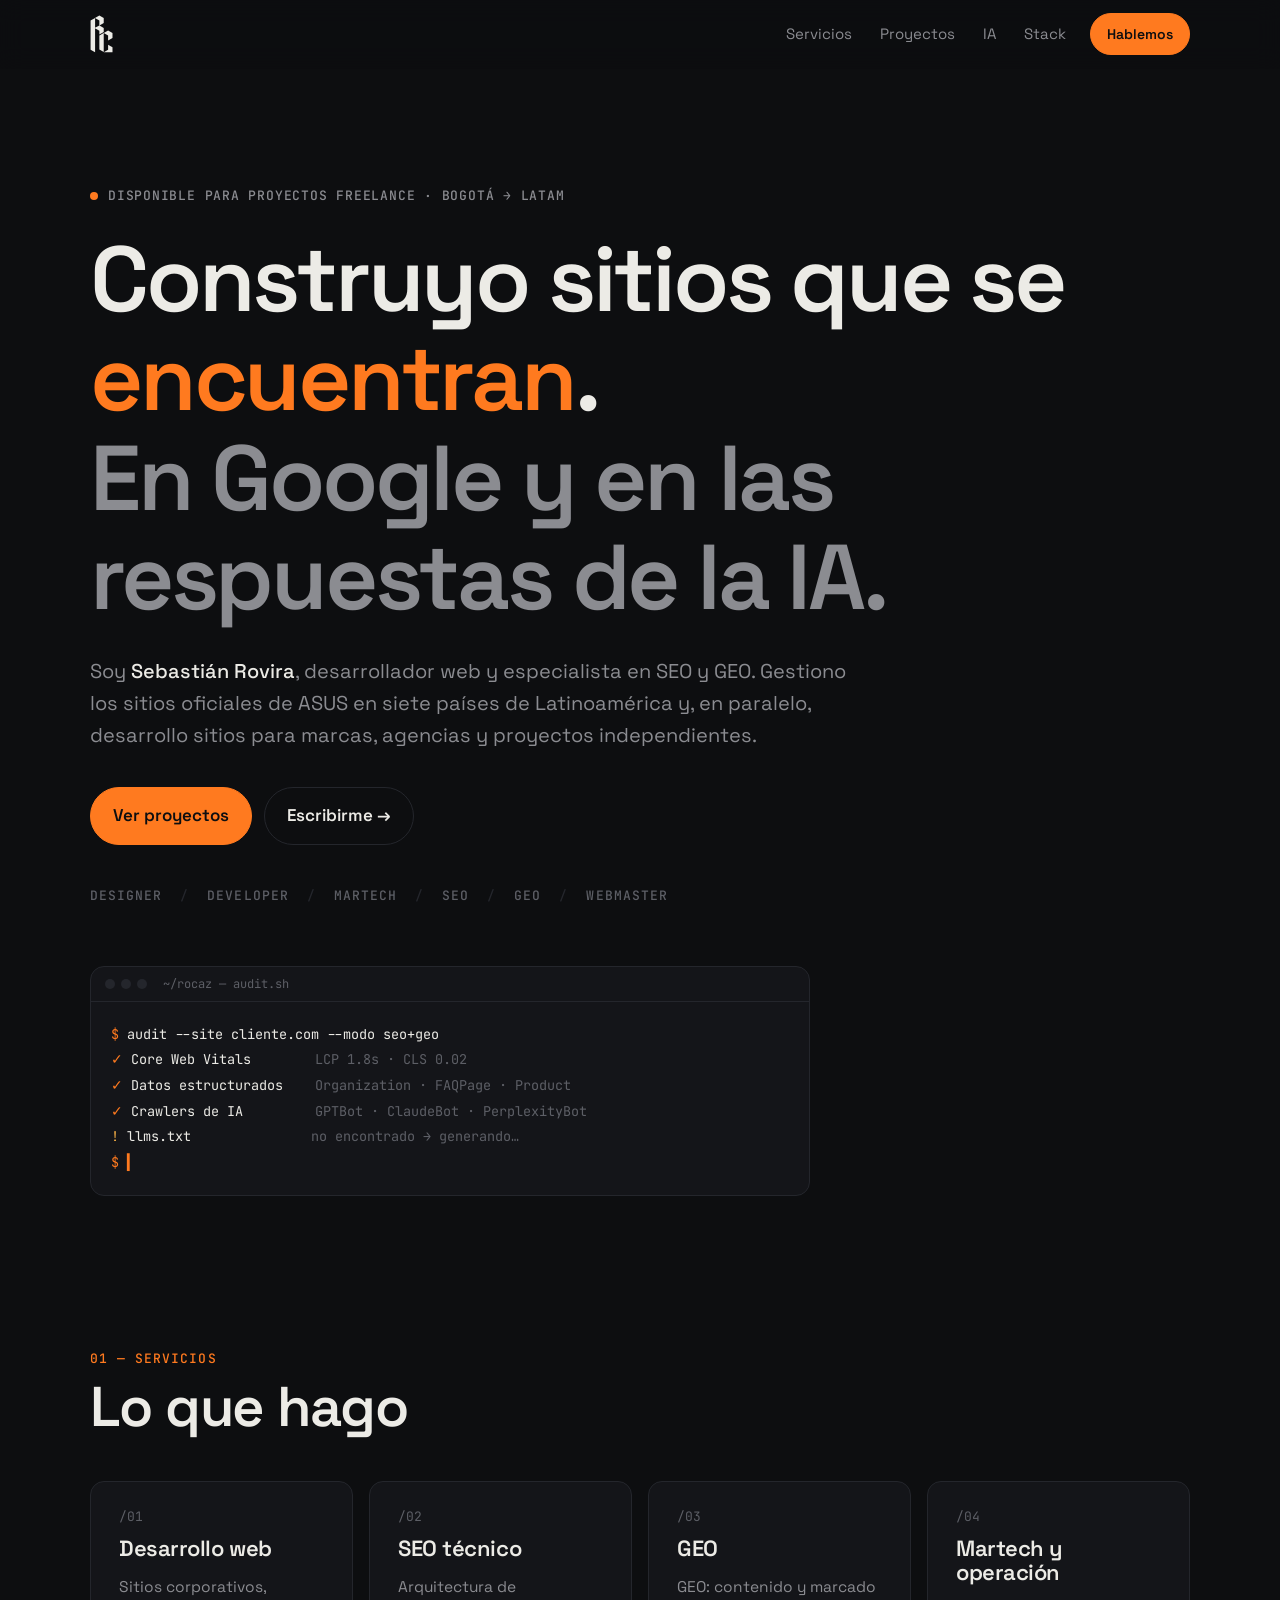
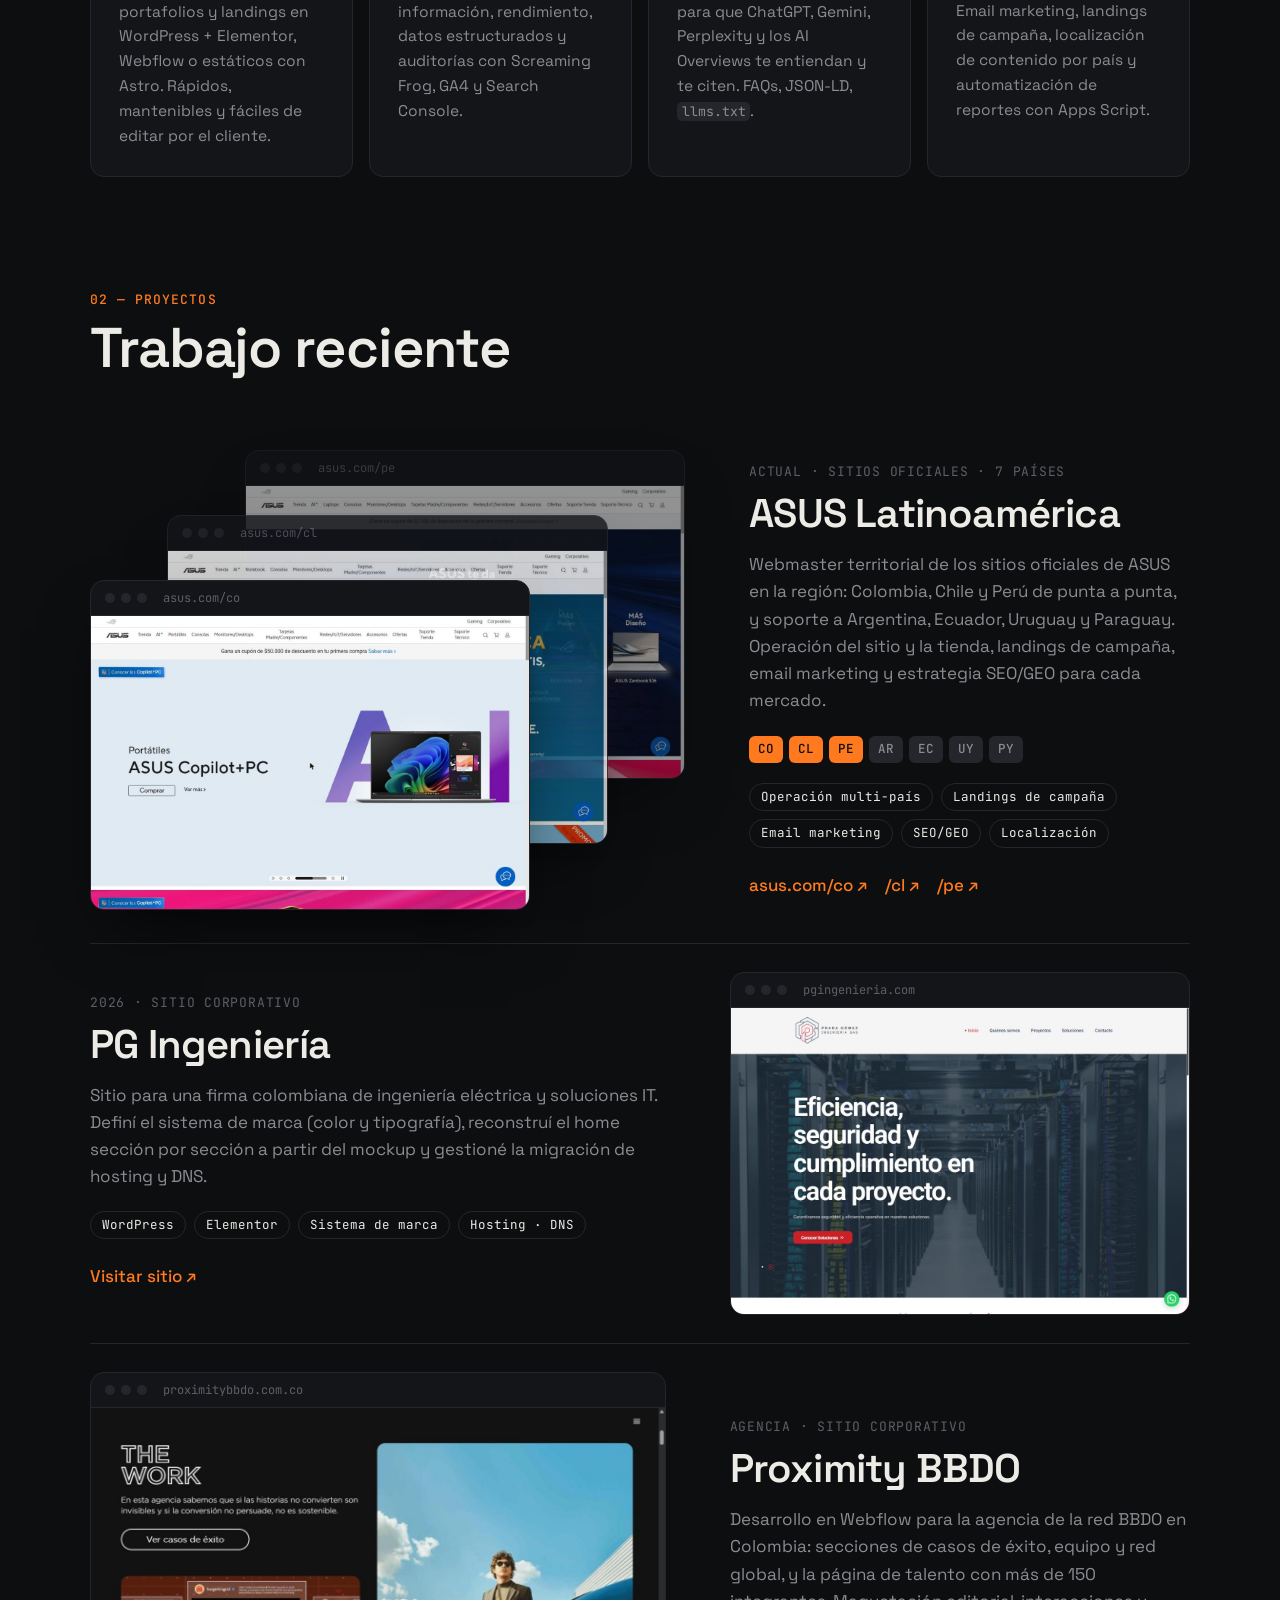
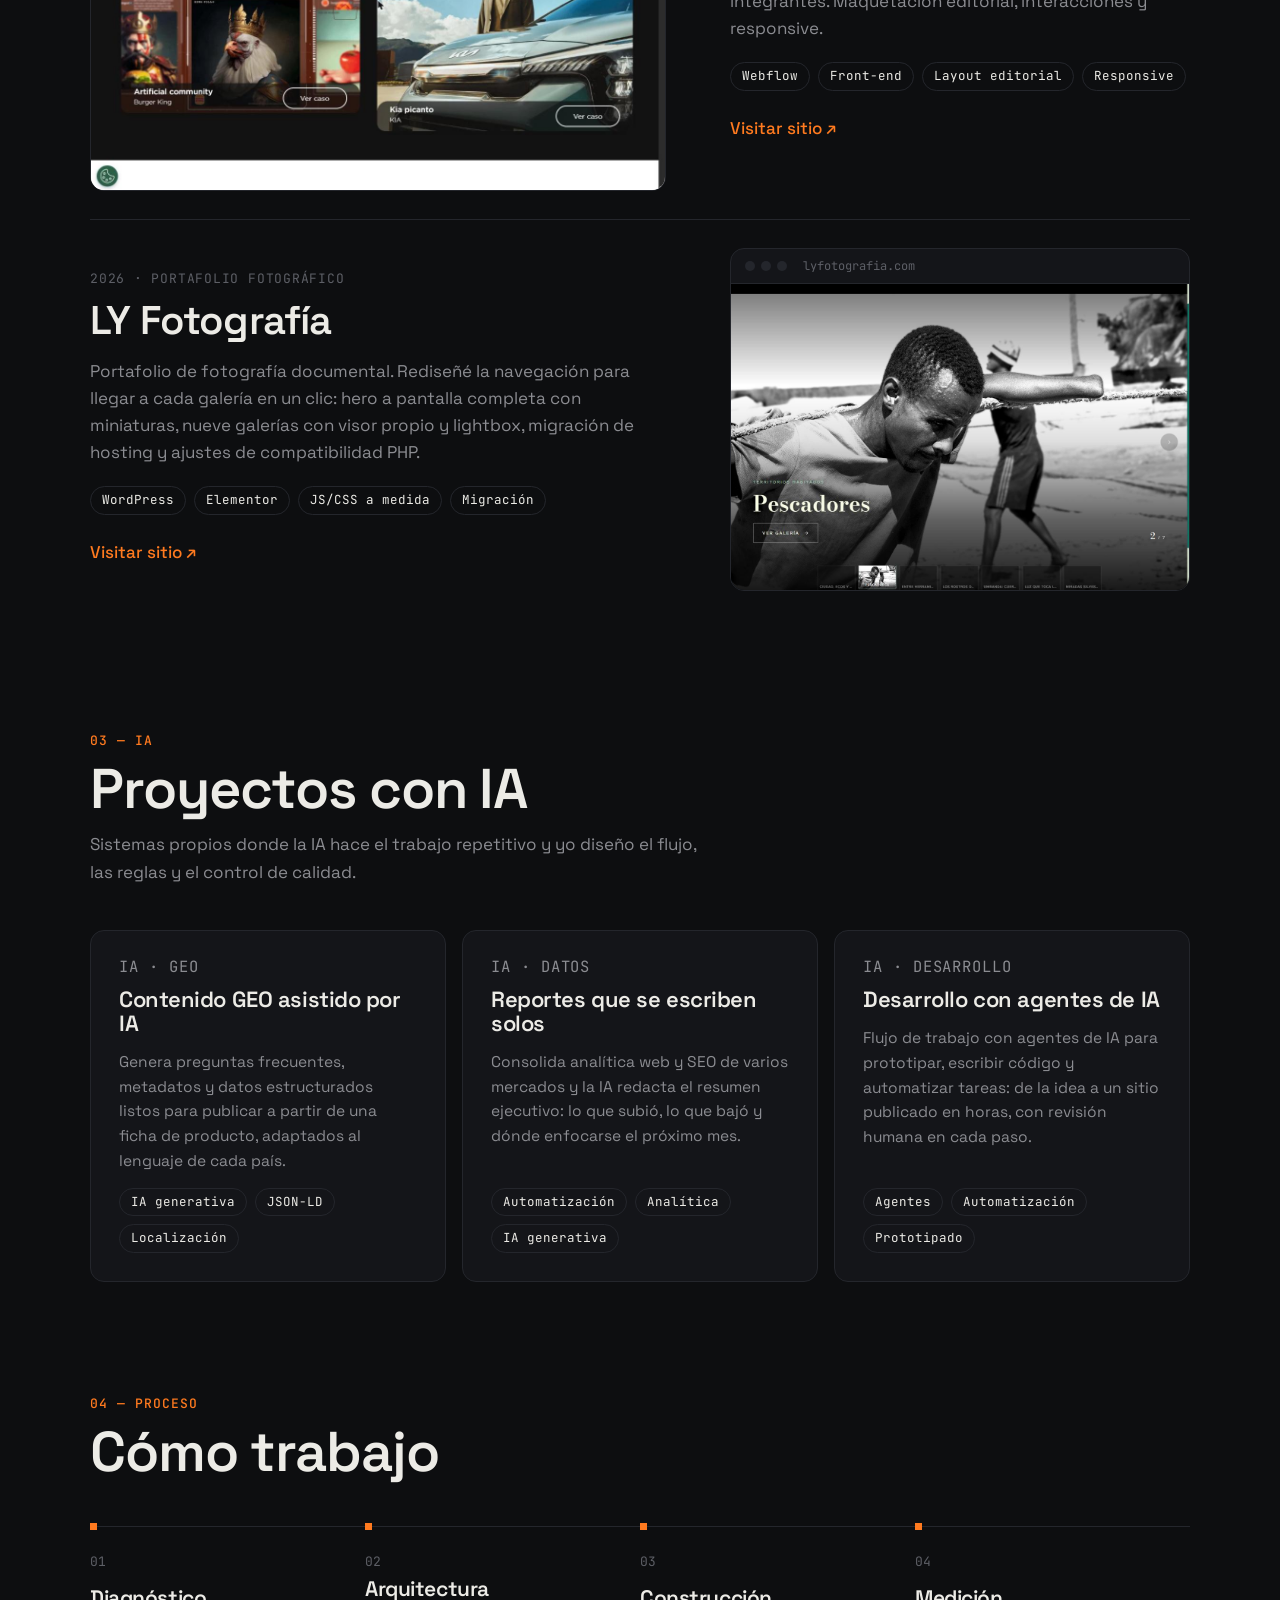
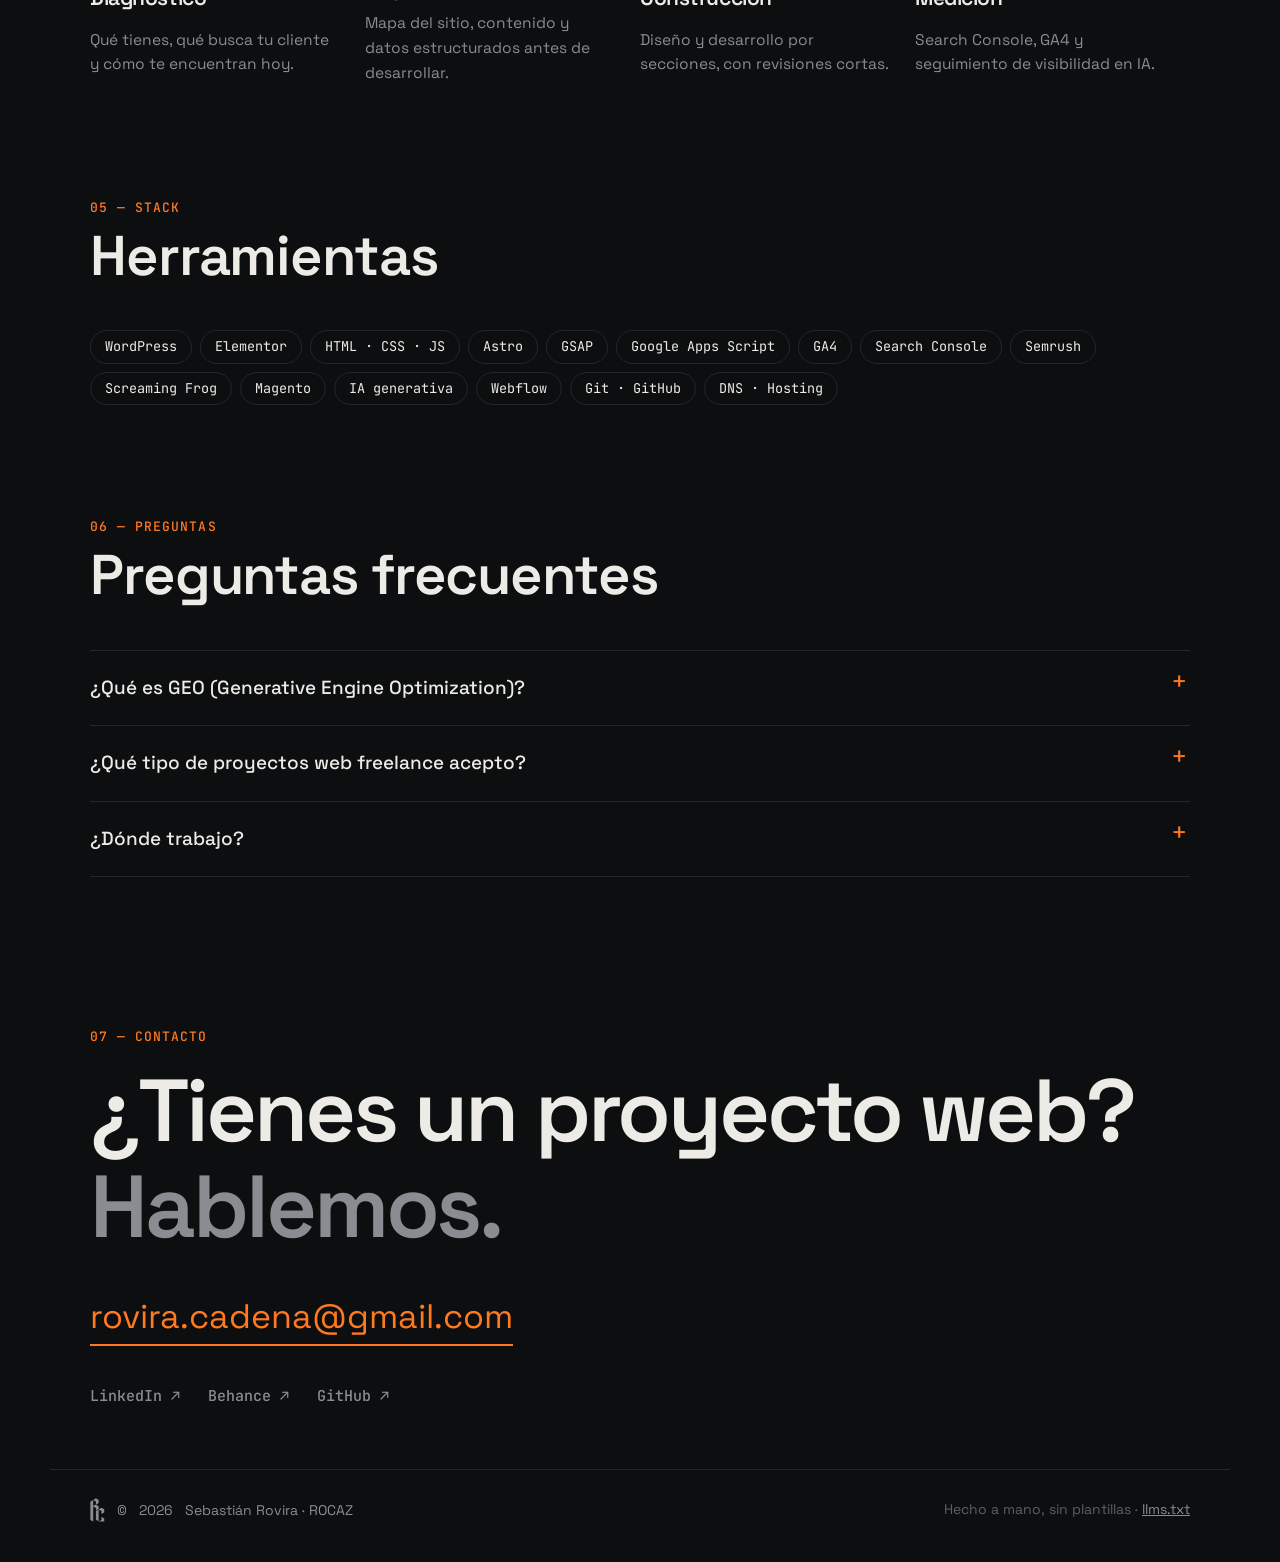
==== commit 18c58db0: "Add files via upload" ====
--- a/index.html
+++ b/index.html
@@ -4,7 +4,7 @@
 <meta charset="utf-8">
 <meta name="viewport" content="width=device-width, initial-scale=1">
 <title>Sebastián Rovira — Desarrollo web, SEO y GEO · Bogotá</title>
-<meta name="description" content="Desarrollador web y especialista en SEO y GEO en Bogotá. Sitios en WordPress y Astro, SEO técnico y optimización para motores de IA. Disponible para proyectos freelance.">
+<meta name="description" content="Desarrollador web y especialista en SEO y GEO en Bogotá. Sitios en WordPress, Webflow y Astro, SEO técnico y optimización para motores de IA. Disponible para proyectos freelance.">
 <link rel="canonical" href="https://roviracadena.github.io/">
 <meta name="author" content="Sebastián Rovira">
 <meta name="theme-color" content="#0d0e10">
@@ -34,7 +34,7 @@
       "worksFor": { "@type": "Organization", "name": "ASUS" },
       "alumniOf": { "@type": "CollegeOrUniversity", "name": "Corporación Universitaria UNITEC" },
       "address": { "@type": "PostalAddress", "addressLocality": "Bogotá", "addressCountry": "CO" },
-      "knowsAbout": ["Desarrollo web", "WordPress", "Elementor", "Astro", "SEO técnico", "Generative Engine Optimization", "Datos estructurados", "Google Analytics 4", "Email marketing", "Google Apps Script"],
+      "knowsAbout": ["Desarrollo web", "WordPress", "Elementor", "Webflow", "Astro", "SEO técnico", "Generative Engine Optimization", "Datos estructurados", "Google Analytics 4", "Email marketing", "Google Apps Script"],
       "knowsLanguage": ["es", "en"],
       "sameAs": [
         "https://www.linkedin.com/in/sebastian-rovira-cadena/",
@@ -61,7 +61,7 @@
         {
           "@type": "Question",
           "name": "¿Qué tipo de proyectos web freelance acepta Sebastián Rovira?",
-          "acceptedAnswer": { "@type": "Answer", "text": "Sitios corporativos, portafolios y landings en WordPress/Elementor o sitios estáticos en Astro, además de auditorías SEO/GEO y ajustes técnicos a sitios existentes." }
+          "acceptedAnswer": { "@type": "Answer", "text": "Sitios corporativos, portafolios y landings en WordPress/Elementor, Webflow o sitios estáticos en Astro, además de auditorías SEO/GEO y ajustes técnicos a sitios existentes." }
         },
         {
           "@type": "Question",
@@ -79,7 +79,7 @@
 
 <header class="nav" id="top">
   <div class="wrap nav__in">
-    <a class="logo" href="#top" aria-label="Sebastián Rovira — inicio"><svg class="logo__mark" viewBox="93 46 79 130" aria-hidden="true"><path d="M95,65 L110.4,56.3 L110.4,173.6 L95,165 Z M110,56.5 L125,48 L140,56.5 L140,73.5 L125.5,82 L140,90.5 L140,104 L125,112.5 L125,99.5 L110,91 L110,90 L125,81.5 L125,65 Z M125,116.5 L155,99 L170,107.5 L170,124.5 L155,133 L155,116.5 L140,108 L140,172.5 L125,164 Z M155,148 L170,156.5 L170,173.5 L140,173.5 L155,165 Z"/></svg><span class="logo__txt">rovira<b>.</b></span></a>
+    <a class="logo" href="#top" aria-label="Sebastián Rovira — inicio"><svg class="logo__mark" viewBox="93 46 79 130" aria-hidden="true"><path d="M95,65 L110.4,56.3 L110.4,173.6 L95,165 Z M110,56.5 L125,48 L140,56.5 L140,73.5 L125.5,82 L140,90.5 L140,104 L125,112.5 L125,99.5 L110,91 L110,90 L125,81.5 L125,65 Z M125,116.5 L155,99 L170,107.5 L170,124.5 L155,133 L155,116.5 L140,108 L140,172.5 L125,164 Z M155,148 L170,156.5 L170,173.5 L140,173.5 L155,165 Z"/></svg></a>
     <nav aria-label="Principal">
       <ul class="nav__links">
         <li><a href="#servicios">Servicios</a></li>
@@ -128,7 +128,7 @@
       <article class="card">
         <span class="card__n">/01</span>
         <h3>Desarrollo web</h3>
-        <p>Sitios corporativos, portafolios y landings en WordPress + Elementor o estáticos con Astro. Rápidos, mantenibles y fáciles de editar por el cliente.</p>
+        <p>Sitios corporativos, portafolios y landings en WordPress + Elementor, Webflow o estáticos con Astro. Rápidos, mantenibles y fáciles de editar por el cliente.</p>
       </article>
       <article class="card">
         <span class="card__n">/02</span>
@@ -204,7 +204,7 @@
       <div class="project__txt">
         <p class="project__meta">Agencia · Sitio corporativo</p>
         <h3>Proximity BBDO</h3>
-        <p>Sitio de la agencia de la red BBDO en Colombia: home con video de marca, casos de éxito, equipo y red global, más la página de talento con más de 150 integrantes. Maquetación editorial, animaciones y responsive.</p>
+        <p>Desarrollo en Webflow para la agencia de la red BBDO en Colombia: secciones de casos de éxito, equipo y red global, y la página de talento con más de 150 integrantes. Maquetación editorial, interacciones y responsive.</p>
         <ul class="chips"><li>Webflow</li><li>Front-end</li><li>Layout editorial</li><li>Responsive</li></ul>
         <a class="link" href="https://www.proximitybbdo.com.co/" target="_blank" rel="noopener">Visitar sitio ↗</a>
       </div>
@@ -308,7 +308,7 @@
       </details>
       <details>
         <summary>¿Qué tipo de proyectos web freelance acepto?</summary>
-        <p>Sitios corporativos, portafolios y landings en WordPress/Elementor o sitios estáticos en Astro, además de auditorías SEO/GEO y ajustes técnicos a sitios existentes.</p>
+        <p>Sitios corporativos, portafolios y landings en WordPress/Elementor, Webflow o sitios estáticos en Astro, además de auditorías SEO/GEO y ajustes técnicos a sitios existentes.</p>
       </details>
       <details>
         <summary>¿Dónde trabajo?</summary>
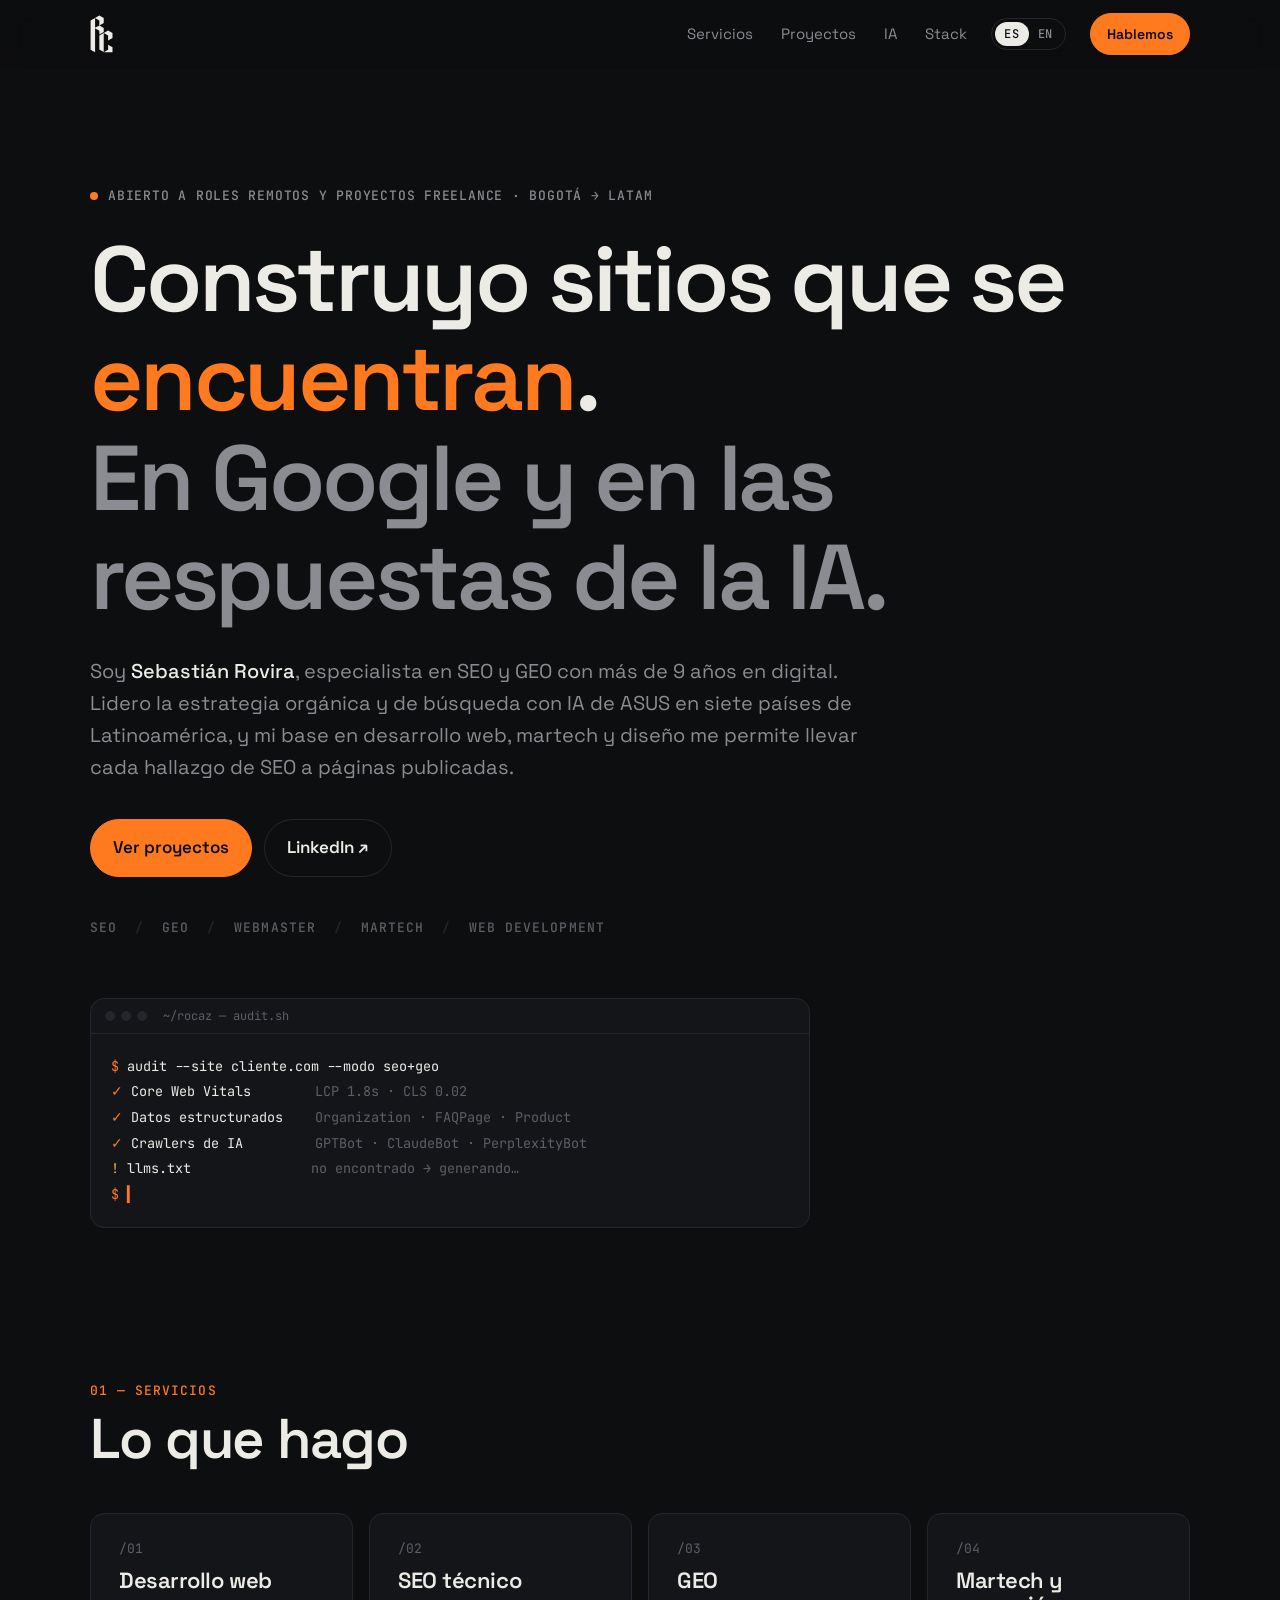
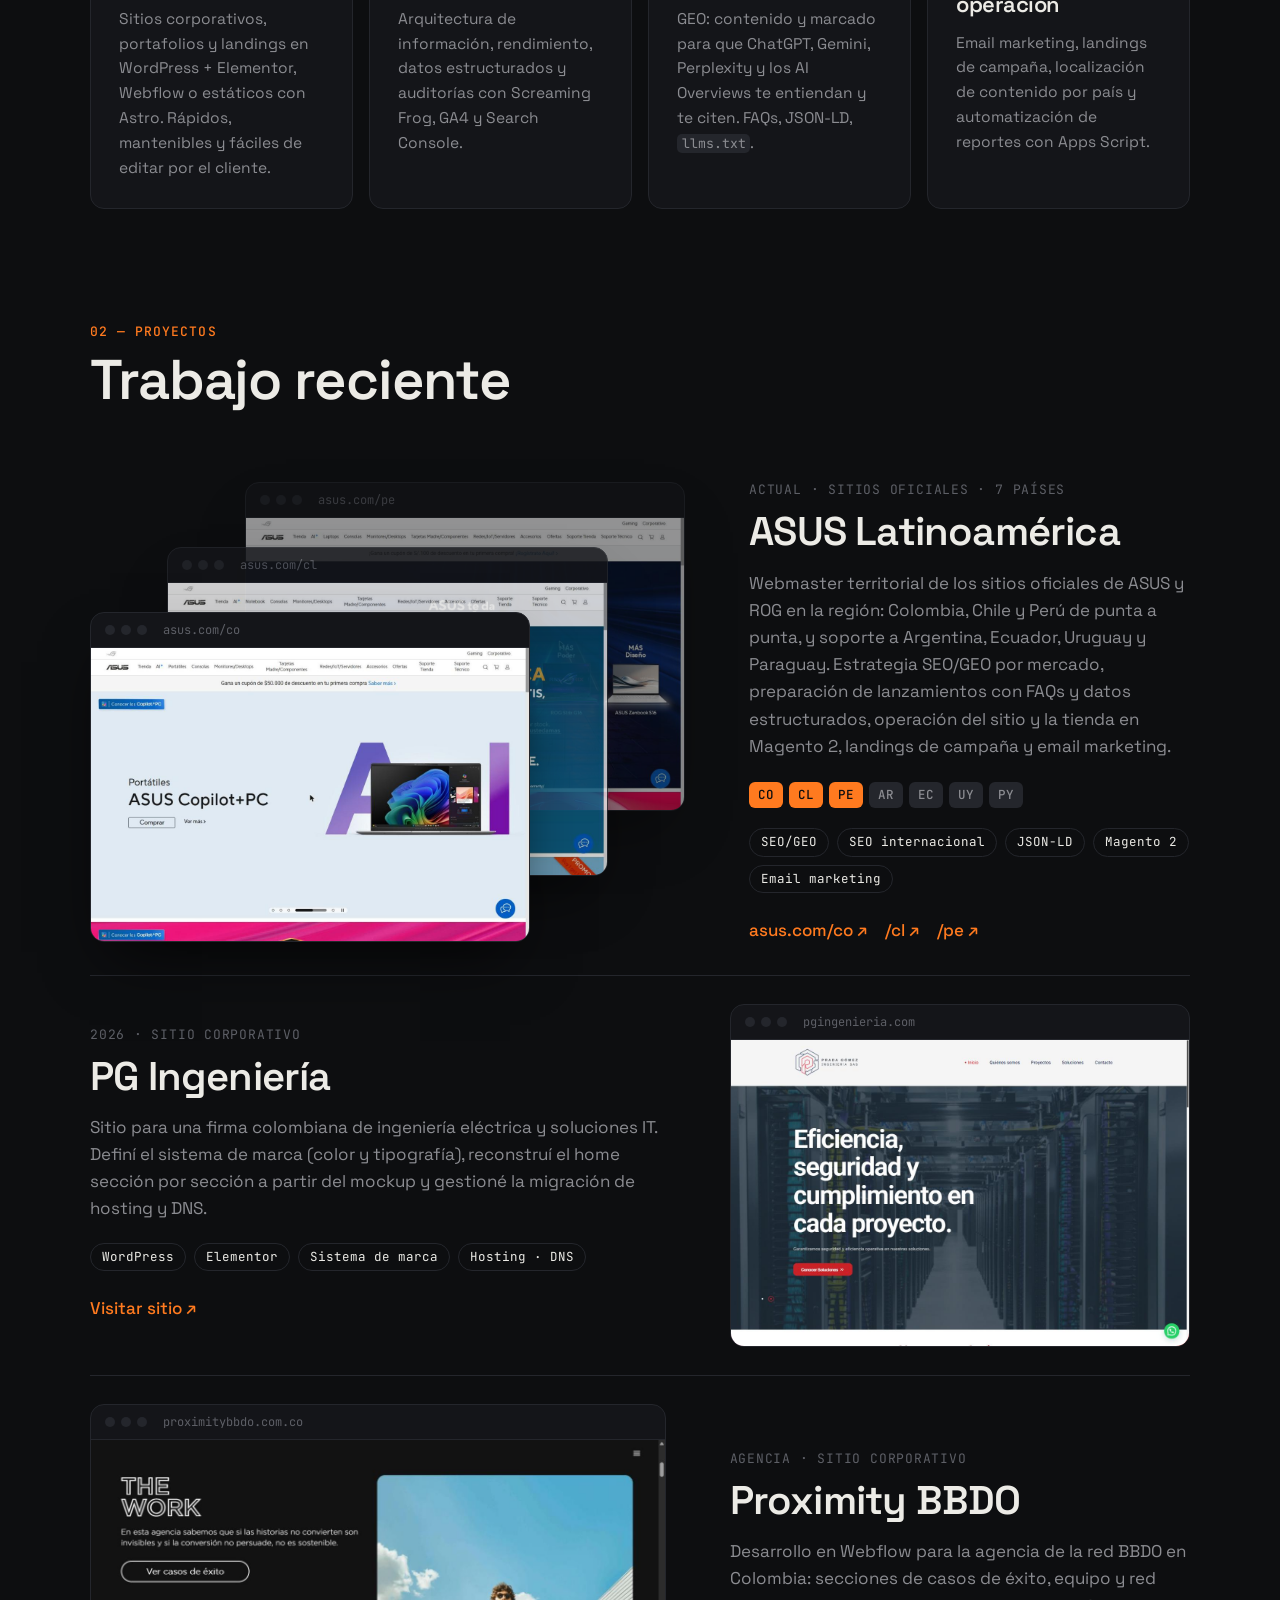
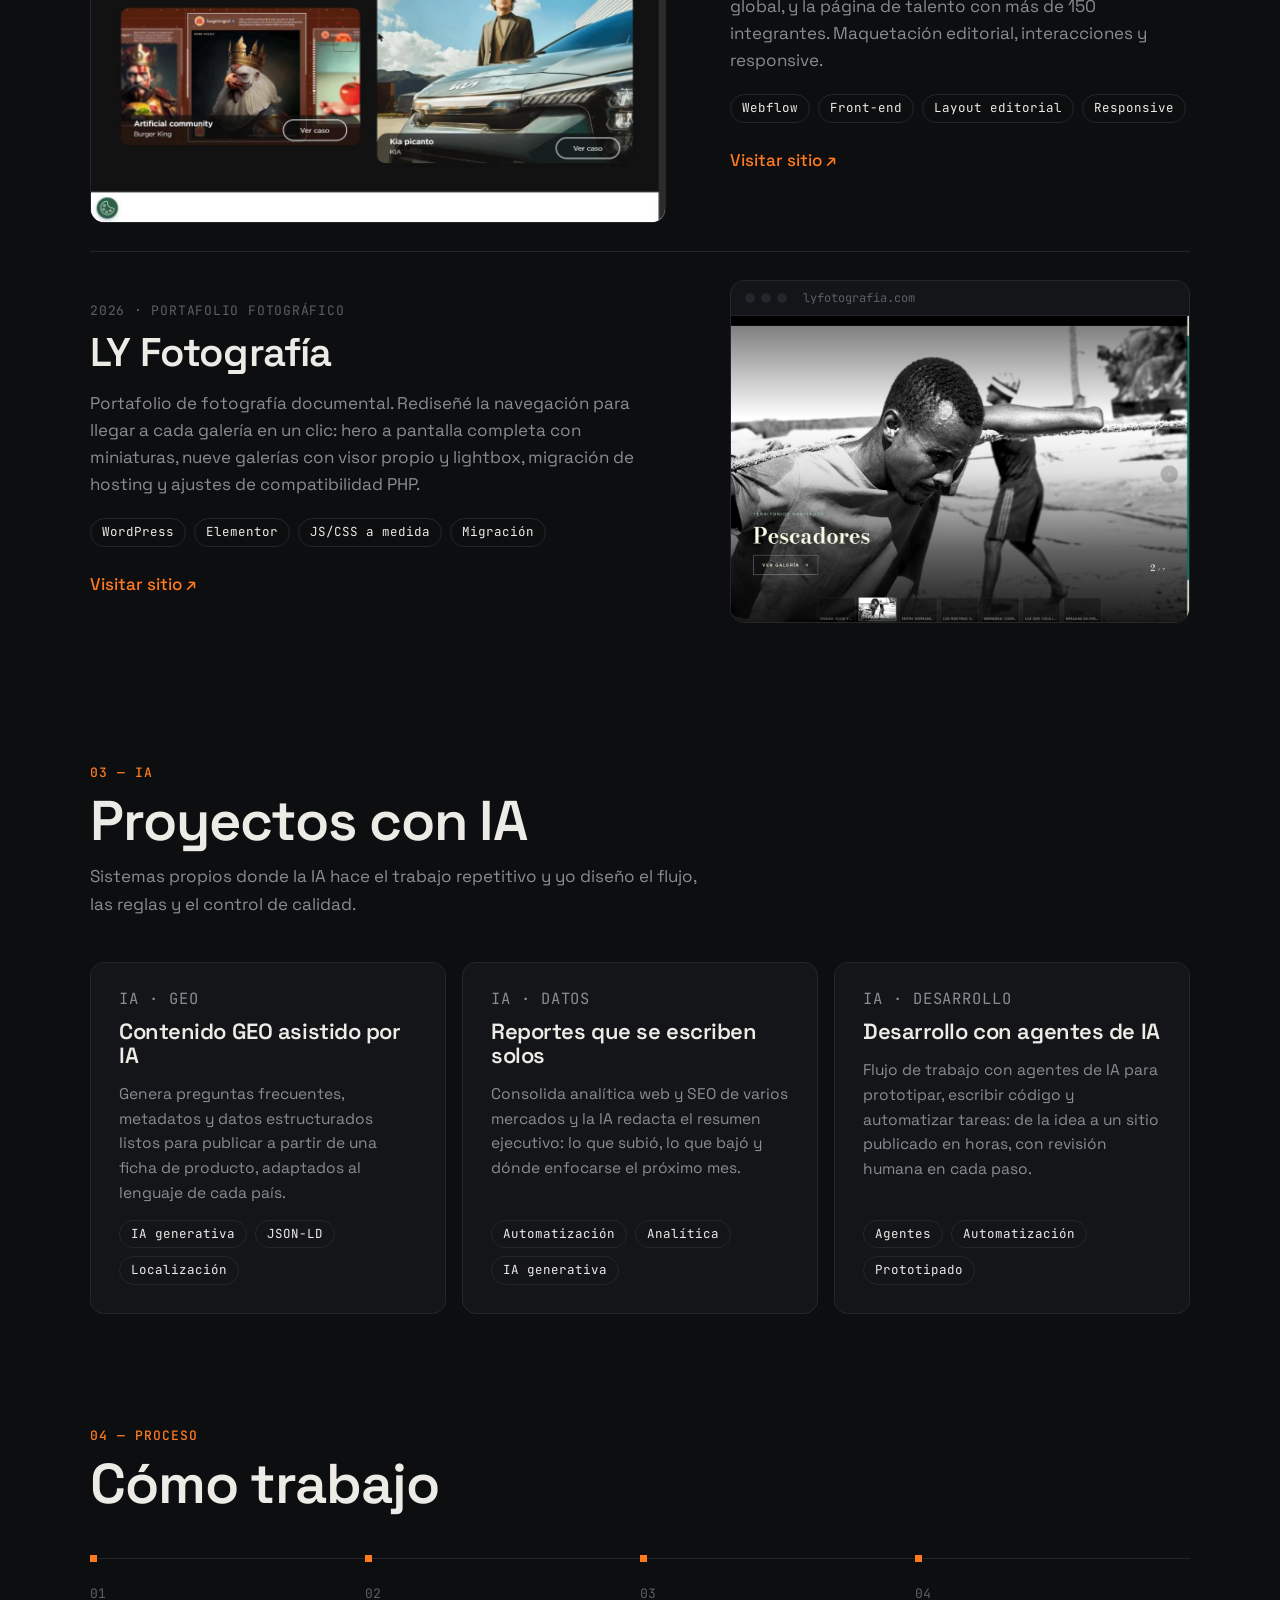
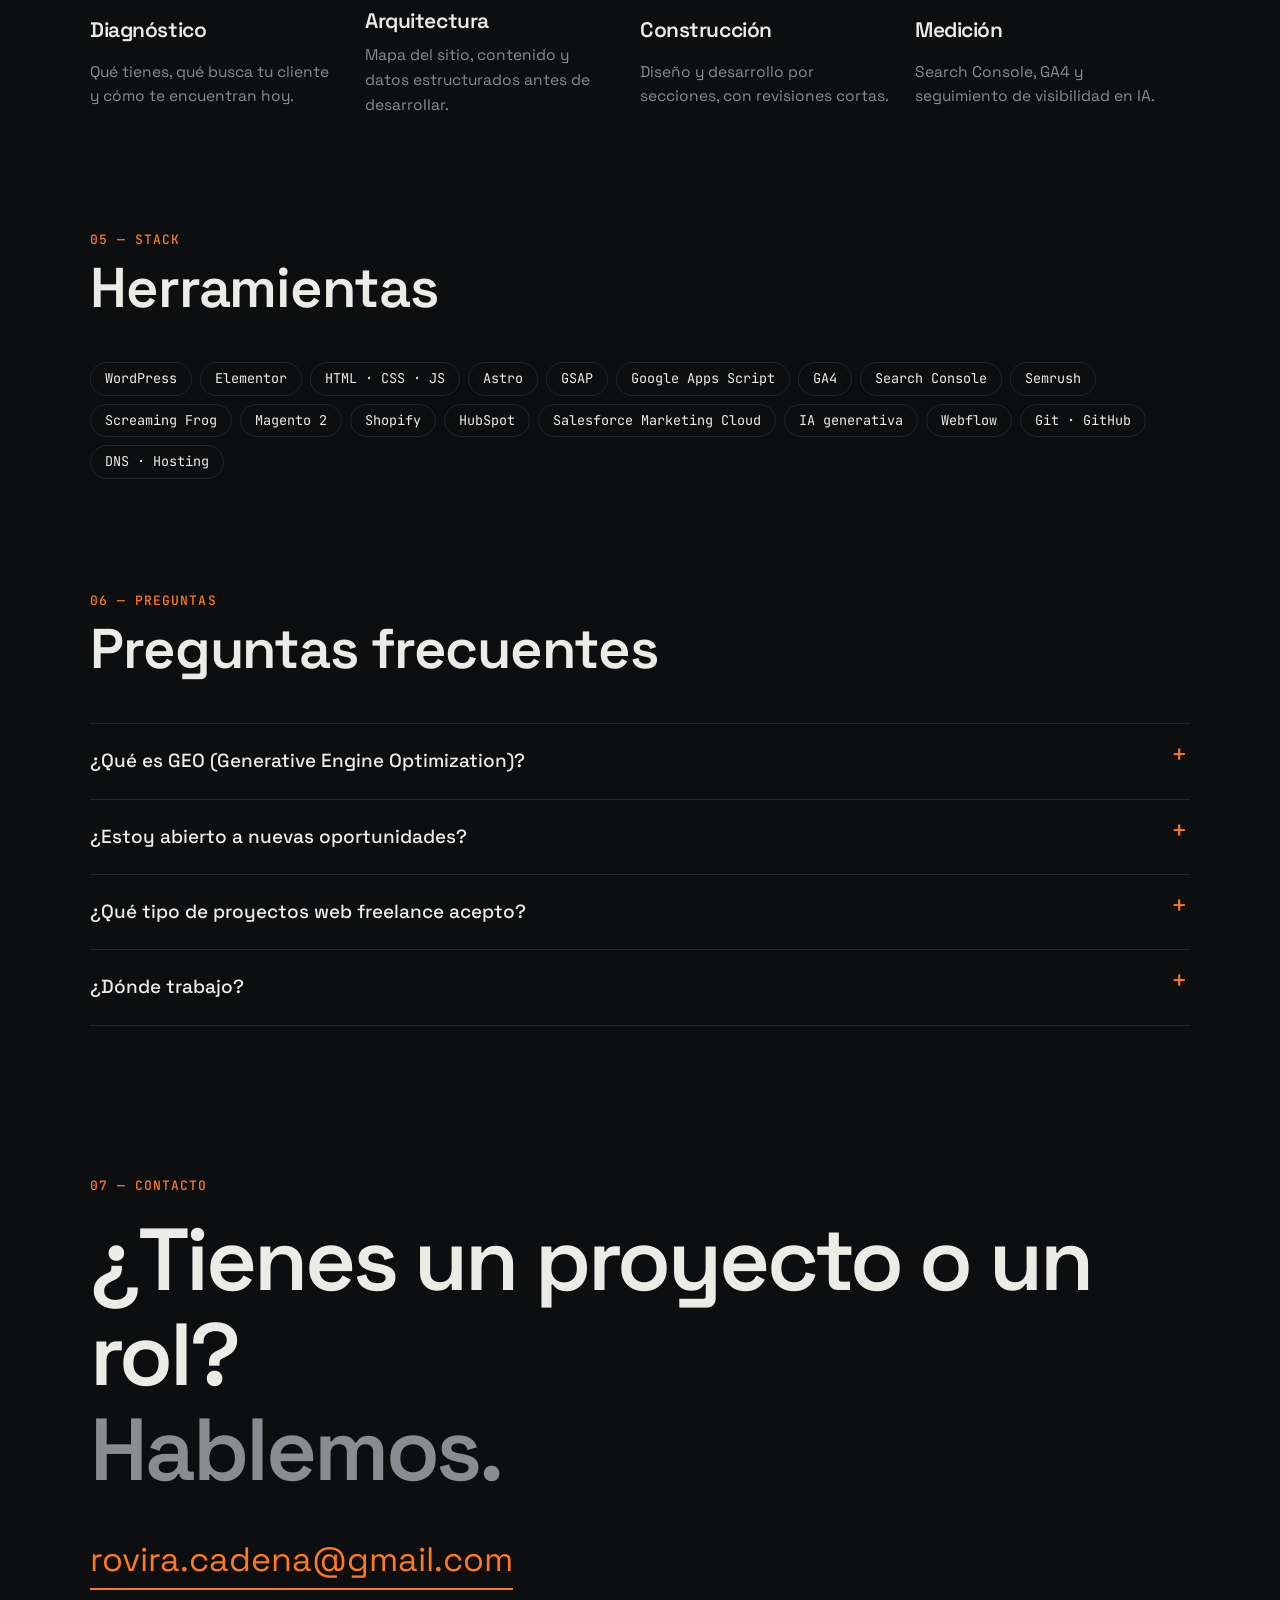
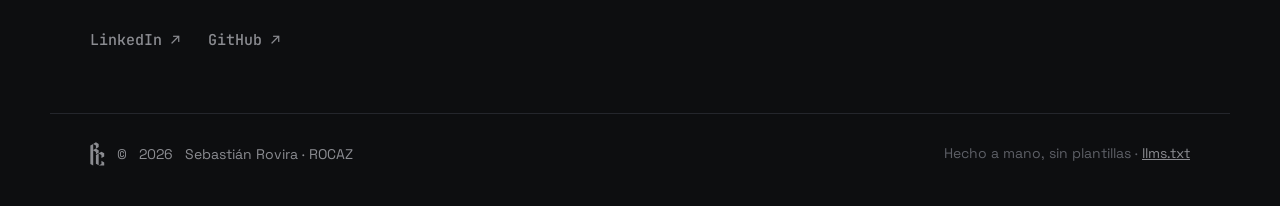
==== commit 9360fd90: "Bilingual site (ES/EN toggle), updated meta, JSON-LD, sitemap hreflang, llms.txt" ====
--- a/index.html
+++ b/index.html
@@ -3,23 +3,37 @@
 <head>
 <meta charset="utf-8">
 <meta name="viewport" content="width=device-width, initial-scale=1">
-<title>Sebastián Rovira — Desarrollo web, SEO y GEO · Bogotá</title>
-<meta name="description" content="Desarrollador web y especialista en SEO y GEO en Bogotá. Sitios en WordPress, Webflow y Astro, SEO técnico y optimización para motores de IA. Disponible para proyectos freelance.">
+<title>Sebastián Rovira — SEO y GEO, webmaster y desarrollo web · Bogotá</title>
+<meta name="description" content="Especialista en SEO y GEO con más de 9 años en digital. Lidero la estrategia orgánica y de búsqueda con IA de ASUS en 7 países de Latinoamérica. Abierto a roles remotos y proyectos web freelance.">
 <link rel="canonical" href="https://roviracadena.github.io/">
+<link rel="alternate" hreflang="es" href="https://roviracadena.github.io/">
+<link rel="alternate" hreflang="en" href="https://roviracadena.github.io/en/">
+<link rel="alternate" hreflang="x-default" href="https://roviracadena.github.io/">
 <meta name="author" content="Sebastián Rovira">
+<meta name="robots" content="index, follow, max-image-preview:large">
 <meta name="theme-color" content="#0d0e10">
-<link rel="icon" href="favicon.svg" type="image/svg+xml">
-<meta property="og:type" content="website">
+<link rel="icon" href="/favicon.svg" type="image/svg+xml">
+<meta property="og:type" content="profile">
+<meta property="og:site_name" content="Sebastián Rovira">
 <meta property="og:locale" content="es_CO">
+<meta property="og:locale:alternate" content="en_US">
 <meta property="og:url" content="https://roviracadena.github.io/">
-<meta property="og:title" content="Sebastián Rovira — Desarrollo web, SEO y GEO">
-<meta property="og:description" content="Sitios que se encuentran: en Google y en las respuestas de la IA.">
+<meta property="og:title" content="Sebastián Rovira — SEO y GEO, webmaster y desarrollo web">
+<meta property="og:description" content="Sitios que se encuentran: en Google y en las respuestas de la IA. SEO, GEO y desarrollo web desde Bogotá para Latinoamérica.">
 <meta property="og:image" content="https://roviracadena.github.io/img/og.png">
+<meta property="og:image:width" content="1200">
+<meta property="og:image:height" content="630">
+<meta property="og:image:alt" content="Sebastián Rovira — SEO, GEO y desarrollo web">
+<meta property="profile:first_name" content="Sebastián">
+<meta property="profile:last_name" content="Rovira">
 <meta name="twitter:card" content="summary_large_image">
+<meta name="twitter:title" content="Sebastián Rovira — SEO y GEO, webmaster y desarrollo web">
+<meta name="twitter:description" content="Sitios que se encuentran: en Google y en las respuestas de la IA.">
+<meta name="twitter:image" content="https://roviracadena.github.io/img/og.png">
 <link rel="preconnect" href="https://fonts.googleapis.com">
 <link rel="preconnect" href="https://fonts.gstatic.com" crossorigin>
 <link href="https://fonts.googleapis.com/css2?family=Space+Grotesk:wght@400;500;600;700&family=JetBrains+Mono:wght@400;500&display=swap" rel="stylesheet">
-<link rel="stylesheet" href="styles.css">
+<link rel="stylesheet" href="/styles.css">
 <script type="application/ld+json">
 {
   "@context": "https://schema.org",
@@ -28,17 +42,30 @@
       "@type": "Person",
       "@id": "https://roviracadena.github.io/#person",
       "name": "Sebastián Rovira",
-      "alternateName": ["Juan Sebastián Rovira Cadena", "ROCAZ"],
+      "givenName": "Juan Sebastián",
+      "familyName": "Rovira Cadena",
+      "alternateName": ["Juan Sebastián Rovira Cadena", "Sebastian Rovira Cadena", "ROCAZ"],
       "url": "https://roviracadena.github.io/",
-      "jobTitle": "Desarrollador web y especialista SEO/GEO",
-      "worksFor": { "@type": "Organization", "name": "ASUS" },
+      "image": "https://roviracadena.github.io/img/og.png",
+      "email": "mailto:rovira.cadena@gmail.com",
+      "jobTitle": "Territorial Webmaster (LATAM) · SEO & GEO",
+      "description": "Especialista en SEO y GEO con más de 9 años en digital; lidera la estrategia orgánica y de búsqueda con IA de ASUS en siete países de Latinoamérica.",
+      "worksFor": { "@type": "Organization", "name": "ASUS", "url": "https://www.asus.com/" },
+      "hasOccupation": {
+        "@type": "Occupation",
+        "name": "Territorial Webmaster (LATAM)",
+        "occupationLocation": { "@type": "Place", "name": "Latinoamérica" },
+        "skills": "SEO técnico, Generative Engine Optimization (GEO), datos estructurados, Magento 2, GA4, Google Search Console, email marketing"
+      },
       "alumniOf": { "@type": "CollegeOrUniversity", "name": "Corporación Universitaria UNITEC" },
       "address": { "@type": "PostalAddress", "addressLocality": "Bogotá", "addressCountry": "CO" },
-      "knowsAbout": ["Desarrollo web", "WordPress", "Elementor", "Webflow", "Astro", "SEO técnico", "Generative Engine Optimization", "Datos estructurados", "Google Analytics 4", "Email marketing", "Google Apps Script"],
-      "knowsLanguage": ["es", "en"],
+      "knowsAbout": ["SEO técnico", "Generative Engine Optimization", "SEO internacional", "Datos estructurados (JSON-LD)", "Google Analytics 4", "Google Search Console", "Semrush", "Magento 2", "Shopify", "WordPress", "Webflow", "Desarrollo web", "Salesforce Marketing Cloud", "HubSpot", "Email marketing", "Google Apps Script"],
+      "knowsLanguage": [
+        { "@type": "Language", "name": "Español", "alternateName": "es" },
+        { "@type": "Language", "name": "English", "alternateName": "en" }
+      ],
       "sameAs": [
         "https://www.linkedin.com/in/sebastian-rovira-cadena/",
-        "https://www.behance.net/roviracadena",
         "https://github.com/RoviraCadena"
       ]
     },
@@ -47,16 +74,33 @@
       "@id": "https://roviracadena.github.io/#website",
       "url": "https://roviracadena.github.io/",
       "name": "Sebastián Rovira",
-      "inLanguage": "es-CO",
+      "inLanguage": ["es-CO", "en"],
       "author": { "@id": "https://roviracadena.github.io/#person" }
     },
     {
+      "@type": "ProfilePage",
+      "@id": "https://roviracadena.github.io/#webpage",
+      "url": "https://roviracadena.github.io/",
+      "name": "Sebastián Rovira — SEO y GEO, webmaster y desarrollo web",
+      "inLanguage": "es-CO",
+      "dateModified": "2026-10-22",
+      "isPartOf": { "@id": "https://roviracadena.github.io/#website" },
+      "mainEntity": { "@id": "https://roviracadena.github.io/#person" }
+    },
+    {
       "@type": "FAQPage",
+      "@id": "https://roviracadena.github.io/#faq",
+      "inLanguage": "es-CO",
       "mainEntity": [
         {
           "@type": "Question",
           "name": "¿Qué es GEO (Generative Engine Optimization)?",
           "acceptedAnswer": { "@type": "Answer", "text": "Es la práctica de preparar el contenido y el marcado de un sitio para que los motores de IA —ChatGPT, Gemini, Perplexity o los AI Overviews de Google— lo entiendan, lo citen y lo recomienden en sus respuestas." }
+        },
+        {
+          "@type": "Question",
+          "name": "¿Sebastián Rovira está abierto a nuevas oportunidades?",
+          "acceptedAnswer": { "@type": "Answer", "text": "Sí. Está abierto a roles remotos de SEO, GEO y crecimiento orgánico, y a proyectos web freelance." }
         },
         {
           "@type": "Question",
@@ -66,7 +110,7 @@
         {
           "@type": "Question",
           "name": "¿Dónde trabaja Sebastián Rovira?",
-          "acceptedAnswer": { "@type": "Answer", "text": "Trabaja desde Bogotá, Colombia, con clientes en Colombia y el resto de Latinoamérica de forma remota." }
+          "acceptedAnswer": { "@type": "Answer", "text": "Trabaja desde Bogotá, Colombia, de forma remota con equipos y clientes de Latinoamérica y Estados Unidos, en español e inglés." }
         }
       ]
     }
@@ -88,6 +132,10 @@
         <li><a href="#stack">Stack</a></li>
       </ul>
     </nav>
+    <div class="lang" role="group" aria-label="Idioma / Language">
+      <a href="/" hreflang="es" lang="es" aria-current="true">ES</a>
+      <a href="/en/" hreflang="en" lang="en">EN</a>
+    </div>
     <a class="btn btn--sm" href="#contacto">Hablemos</a>
   </div>
 </header>
@@ -96,15 +144,15 @@
 
   <!-- HERO -->
   <section class="hero wrap">
-    <p class="eyebrow"><span class="pulse" aria-hidden="true"></span> Disponible para proyectos freelance · Bogotá → LATAM</p>
+    <p class="eyebrow"><span class="pulse" aria-hidden="true"></span> Abierto a roles remotos y proyectos freelance · Bogotá → LATAM</p>
     <h1 class="hero__title">Construyo sitios que se <em>encuentran</em>.<br><span class="muted">En Google y en las respuestas de la IA.</span></h1>
-    <p class="hero__lead">Soy <strong>Sebastián Rovira</strong>, desarrollador web y especialista en SEO y GEO. Gestiono los sitios oficiales de ASUS en siete países de Latinoamérica y, en paralelo, desarrollo sitios para marcas, agencias y proyectos independientes.</p>
+    <p class="hero__lead">Soy <strong>Sebastián Rovira</strong>, especialista en SEO y GEO con más de 9 años en digital. Lidero la estrategia orgánica y de búsqueda con IA de ASUS en siete países de Latinoamérica, y mi base en desarrollo web, martech y diseño me permite llevar cada hallazgo de SEO a páginas publicadas.</p>
     <div class="hero__cta">
       <a class="btn" href="#proyectos">Ver proyectos</a>
-      <a class="btn btn--ghost" href="#contacto">Escribirme →</a>
+      <a class="btn btn--ghost" href="https://www.linkedin.com/in/sebastian-rovira-cadena/" target="_blank" rel="noopener me">LinkedIn ↗</a>
     </div>
     <ul class="tags" aria-label="Especialidades">
-      <li>Designer</li><li>Developer</li><li>Martech</li><li>SEO</li><li>GEO</li><li>Webmaster</li>
+      <li>SEO</li><li>GEO</li><li>Webmaster</li><li>Martech</li><li>Web development</li>
     </ul>
 
     <div class="term" aria-hidden="true">
@@ -159,25 +207,25 @@
       <div class="trio" aria-label="Sitios oficiales de ASUS en Colombia, Chile y Perú">
         <a class="shot trio__item trio__item--3" href="https://www.asus.com/pe/" target="_blank" rel="noopener">
           <div class="shot__bar"><i></i><i></i><i></i><span>asus.com/pe</span></div>
-          <div class="shot__img"><img src="img/asus-pe.jpg" alt="Home de ASUS Perú" loading="lazy" width="1206" height="806"></div>
+          <div class="shot__img"><img src="/img/asus-pe.jpg" alt="Home de ASUS Perú" loading="lazy" width="1206" height="806"></div>
         </a>
         <a class="shot trio__item trio__item--2" href="https://www.asus.com/cl/" target="_blank" rel="noopener">
           <div class="shot__bar"><i></i><i></i><i></i><span>asus.com/cl</span></div>
-          <div class="shot__img"><img src="img/asus-cl.jpg" alt="Home de ASUS Chile" loading="lazy" width="1206" height="806"></div>
+          <div class="shot__img"><img src="/img/asus-cl.jpg" alt="Home de ASUS Chile" loading="lazy" width="1206" height="806"></div>
         </a>
         <a class="shot trio__item trio__item--1" href="https://www.asus.com/co/" target="_blank" rel="noopener">
           <div class="shot__bar"><i></i><i></i><i></i><span>asus.com/co</span></div>
-          <div class="shot__img"><img src="img/asus-co.jpg" alt="Home de ASUS Colombia" loading="lazy" width="1206" height="806"></div>
+          <div class="shot__img"><img src="/img/asus-co.jpg" alt="Home de ASUS Colombia" loading="lazy" width="1206" height="806"></div>
         </a>
       </div>
       <div class="project__txt">
         <p class="project__meta">Actual · Sitios oficiales · 7 países</p>
         <h3>ASUS Latinoamérica</h3>
-        <p>Webmaster territorial de los sitios oficiales de ASUS en la región: Colombia, Chile y Perú de punta a punta, y soporte a Argentina, Ecuador, Uruguay y Paraguay. Operación del sitio y la tienda, landings de campaña, email marketing y estrategia SEO/GEO para cada mercado.</p>
+        <p>Webmaster territorial de los sitios oficiales de ASUS y ROG en la región: Colombia, Chile y Perú de punta a punta, y soporte a Argentina, Ecuador, Uruguay y Paraguay. Estrategia SEO/GEO por mercado, preparación de lanzamientos con FAQs y datos estructurados, operación del sitio y la tienda en Magento 2, landings de campaña y email marketing.</p>
         <ul class="countries" aria-label="Países">
           <li class="on">CO</li><li class="on">CL</li><li class="on">PE</li><li>AR</li><li>EC</li><li>UY</li><li>PY</li>
         </ul>
-        <ul class="chips"><li>Operación multi-país</li><li>Landings de campaña</li><li>Email marketing</li><li>SEO/GEO</li><li>Localización</li></ul>
+        <ul class="chips"><li>SEO/GEO</li><li>SEO internacional</li><li>JSON-LD</li><li>Magento 2</li><li>Email marketing</li></ul>
         <p class="links"><a class="link" href="https://www.asus.com/co/" target="_blank" rel="noopener">asus.com/co ↗</a><a class="link" href="https://www.asus.com/cl/" target="_blank" rel="noopener">/cl ↗</a><a class="link" href="https://www.asus.com/pe/" target="_blank" rel="noopener">/pe ↗</a></p>
       </div>
     </article>
@@ -185,7 +233,7 @@
     <article class="project project--rev">
       <a class="shot" href="https://pgingenieria.com/" target="_blank" rel="noopener">
         <div class="shot__bar"><i></i><i></i><i></i><span>pgingenieria.com</span></div>
-        <div class="shot__img shot__img--pg"><img src="img/pg.jpg" alt="Home del sitio de PG Ingeniería" loading="lazy" width="1206" height="806" onerror="this.remove()"></div>
+        <div class="shot__img shot__img--pg"><img src="/img/pg.jpg" alt="Home del sitio de PG Ingeniería" loading="lazy" width="1206" height="806" onerror="this.remove()"></div>
       </a>
       <div class="project__txt">
         <p class="project__meta">2026 · Sitio corporativo</p>
@@ -199,7 +247,7 @@
     <article class="project">
       <a class="shot" href="https://www.proximitybbdo.com.co/" target="_blank" rel="noopener">
         <div class="shot__bar"><i></i><i></i><i></i><span>proximitybbdo.com.co</span></div>
-        <div class="shot__img shot__img--px"><img src="img/proximity-home.jpg" alt="Sitio de Proximity BBDO Colombia" loading="lazy" width="1206" height="806"></div>
+        <div class="shot__img shot__img--px"><img src="/img/proximity-home.jpg" alt="Sitio de Proximity BBDO Colombia" loading="lazy" width="1206" height="806"></div>
       </a>
       <div class="project__txt">
         <p class="project__meta">Agencia · Sitio corporativo</p>
@@ -213,7 +261,7 @@
     <article class="project project--rev">
       <a class="shot" href="https://lyfotografia.com/" target="_blank" rel="noopener">
         <div class="shot__bar"><i></i><i></i><i></i><span>lyfotografia.com</span></div>
-        <div class="shot__img shot__img--ly"><img src="img/ly.jpg" alt="Home del portafolio LY Fotografía" loading="lazy" width="1206" height="806" onerror="this.remove()"></div>
+        <div class="shot__img shot__img--ly"><img src="/img/ly.jpg" alt="Home del portafolio LY Fotografía" loading="lazy" width="1206" height="806" onerror="this.remove()"></div>
       </a>
       <div class="project__txt">
         <p class="project__meta">2026 · Portafolio fotográfico</p>
@@ -291,7 +339,7 @@
       <h2>Herramientas</h2>
     </header>
     <ul class="chips chips--lg">
-        <li>WordPress</li><li>Elementor</li><li>HTML · CSS · JS</li><li>Astro</li><li>GSAP</li><li>Google Apps Script</li><li>GA4</li><li>Search Console</li><li>Semrush</li><li>Screaming Frog</li><li>Magento</li><li>IA generativa</li><li>Webflow</li><li>Git · GitHub</li><li>DNS · Hosting</li>
+        <li>WordPress</li><li>Elementor</li><li>HTML · CSS · JS</li><li>Astro</li><li>GSAP</li><li>Google Apps Script</li><li>GA4</li><li>Search Console</li><li>Semrush</li><li>Screaming Frog</li><li>Magento 2</li><li>Shopify</li><li>HubSpot</li><li>Salesforce Marketing Cloud</li><li>IA generativa</li><li>Webflow</li><li>Git · GitHub</li><li>DNS · Hosting</li>
       </ul>
   </section>
 
@@ -305,6 +353,10 @@
       <details>
         <summary>¿Qué es GEO (Generative Engine Optimization)?</summary>
         <p>Es la práctica de preparar el contenido y el marcado de un sitio para que los motores de IA —ChatGPT, Gemini, Perplexity o los AI Overviews de Google— lo entiendan, lo citen y lo recomienden en sus respuestas.</p>
+      </details>
+      <details>
+        <summary>¿Estoy abierto a nuevas oportunidades?</summary>
+        <p>Sí. Estoy abierto a roles remotos de SEO, GEO y crecimiento orgánico, y a proyectos web freelance.</p>
       </details>
       <details>
         <summary>¿Qué tipo de proyectos web freelance acepto?</summary>
@@ -312,7 +364,7 @@
       </details>
       <details>
         <summary>¿Dónde trabajo?</summary>
-        <p>Desde Bogotá, Colombia, con clientes en Colombia y el resto de Latinoamérica de forma remota.</p>
+        <p>Desde Bogotá, Colombia, de forma remota con equipos y clientes de Latinoamérica y Estados Unidos, en español e inglés.</p>
       </details>
     </div>
   </section>
@@ -320,11 +372,10 @@
   <!-- CONTACTO -->
   <section class="contact wrap" id="contacto">
     <p class="kicker">07 — Contacto</p>
-    <h2 class="contact__title">¿Tienes un proyecto web?<br><span class="muted">Hablemos.</span></h2>
+    <h2 class="contact__title">¿Tienes un proyecto o un rol?<br><span class="muted">Hablemos.</span></h2>
     <a class="contact__mail" href="mailto:rovira.cadena@gmail.com">rovira.cadena@gmail.com</a>
     <ul class="social">
       <li><a href="https://www.linkedin.com/in/sebastian-rovira-cadena/" target="_blank" rel="noopener me">LinkedIn ↗</a></li>
-      <li><a href="https://www.behance.net/roviracadena" target="_blank" rel="noopener me">Behance ↗</a></li>
       <li><a href="https://github.com/RoviraCadena" target="_blank" rel="noopener me">GitHub ↗</a></li>
     </ul>
   </section>
@@ -332,9 +383,9 @@
 
 <footer class="foot wrap">
   <p class="foot__brand"><svg class="logo__mark" viewBox="93 46 79 130" aria-hidden="true"><path d="M95,65 L110.4,56.3 L110.4,173.6 L95,165 Z M110,56.5 L125,48 L140,56.5 L140,73.5 L125.5,82 L140,90.5 L140,104 L125,112.5 L125,99.5 L110,91 L110,90 L125,81.5 L125,65 Z M125,116.5 L155,99 L170,107.5 L170,124.5 L155,133 L155,116.5 L140,108 L140,172.5 L125,164 Z M155,148 L170,156.5 L170,173.5 L140,173.5 L155,165 Z"/></svg>© <span id="y">2026</span> Sebastián Rovira · ROCAZ</p>
-  <p class="dim">Hecho a mano, sin plantillas · <a href="llms.txt">llms.txt</a></p>
+  <p class="dim">Hecho a mano, sin plantillas · <a href="/llms.txt">llms.txt</a></p>
 </footer>
 
-<script src="main.js" defer></script>
+<script src="/main.js" defer></script>
 </body>
 </html>
--- a/styles.css
+++ b/styles.css
@@ -35,6 +35,10 @@
 .nav__links{list-style:none;display:flex;gap:28px;margin:0;padding:0}
 .nav__links a{text-decoration:none;color:var(--muted);font-size:15px;transition:color .2s}
 .nav__links a:hover{color:var(--text)}
+.lang{display:inline-flex;align-items:center;border:1px solid var(--line);border-radius:999px;padding:3px;font:500 12px/1 var(--mono);letter-spacing:.06em}
+.lang a{text-decoration:none;color:var(--muted);padding:6px 9px;border-radius:999px;transition:color .2s,background .2s}
+.lang a:hover{color:var(--text)}
+.lang a[aria-current="true"]{background:var(--text);color:var(--bg)}
 
 /* BUTTONS */
 .btn{display:inline-flex;align-items:center;gap:8px;background:var(--accent);color:var(--accent-ink);text-decoration:none;font-weight:600;padding:14px 22px;border-radius:999px;border:1px solid var(--accent);transition:transform .2s,background .2s,color .2s}
@@ -177,7 +181,7 @@
 }
 @media (max-width:760px){
   .nav__links{display:none}
-  .nav .btn--sm{margin-left:auto}
+  .nav .lang{margin-left:auto}
   .project,.exp,.project--feature{grid-template-columns:1fr}
   .logo__txt{display:none}
   .project--rev .shot{order:0}
